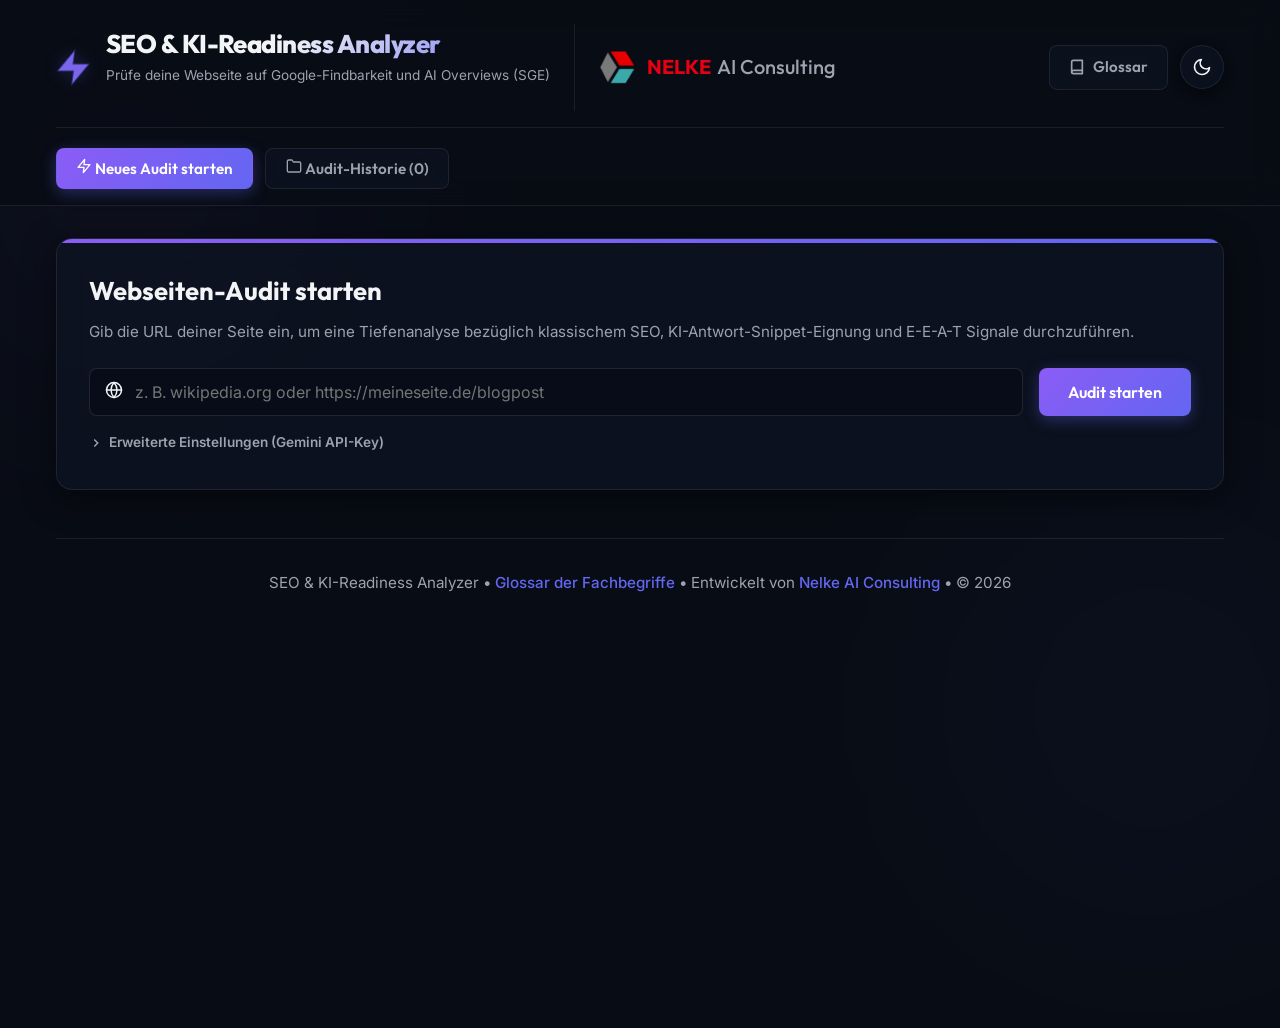
==== static/index.html @ fa499abd "Initialize project and add deploy workflow" ====
<!DOCTYPE html>
<html lang="de">
<head>
    <meta charset="UTF-8">
    <meta name="viewport" content="width=device-width, initial-scale=1.0">
    <title>SEO & KI-Readiness Analyzer | Dashboard</title>
    <!-- Google Fonts -->
    <link rel="preconnect" href="https://fonts.googleapis.com">
    <link rel="preconnect" href="https://fonts.gstatic.com" crossorigin>
    <link href="https://fonts.googleapis.com/css2?family=Inter:wght@300;400;500;600;700&family=Outfit:wght@400;500;600;700;800&display=swap" rel="stylesheet">
    <link rel="icon" type="image/x-icon" href="/static/favicon.ico">
    <link rel="stylesheet" href="/static/style.css">
</head>
<body>
    <div class="glow-bg bg-violet"></div>
    <div class="glow-bg bg-indigo"></div>

    <!-- STICKY HEADER & NAV WRAPPER -->
    <div class="sticky-nav-wrapper">
        <div class="container">
            <!-- HEADER -->
            <header>
                <div style="display: flex; align-items: center; gap: 1.5rem; flex-wrap: wrap;">
                    <div class="logo-container">
                        <img src="/static/seo-optimizer-logo.png" alt="SEO & KI-Readiness Analyzer Logo" class="header-logo" style="height: 38px; width: auto; border-radius: 6px; display: block; filter: drop-shadow(0 0 8px rgba(99, 102, 241, 0.25));">
                        <div class="logo-text">
                            <h1>SEO & KI-Readiness Analyzer</h1>
                            <p>Prüfe deine Webseite auf Google-Findbarkeit und AI Overviews (SGE)</p>
                        </div>
                    </div>
                    <a href="https://nelke.com" target="_blank" class="nelke-logo-link" style="display: flex; align-items: center; gap: 0.75rem; text-decoration: none; transition: transform 0.3s ease;">
                        <img src="/static/quadar.png" alt="Nelke Logo" style="height: 36px; width: auto; display: block; transition: transform 0.4s cubic-bezier(0.16, 1, 0.3, 1);">
                        <span style="font-family: 'Space Grotesk', 'Outfit', sans-serif; font-size: 1.25rem; font-weight: 500; color: var(--text-primary); display: flex; gap: 0.35rem; align-items: center;">
                            <span style="font-weight: 700; color: #E50013;">NELKE</span>
                            <span style="color: var(--text-secondary);">AI Consulting</span>
                        </span>
                    </a>
                </div>
                <div style="display: flex; align-items: center; gap: 0.75rem;">
                    <!-- Glossar Link -->
                    <a href="/glossar" class="nav-btn" id="navGlossaryBtn" style="text-decoration: none; display: inline-flex; align-items: center; gap: 0.5rem;">
                        <svg class="btn-icon-svg" viewBox="0 0 24 24" width="16" height="16" fill="none" stroke="currentColor" stroke-width="2.5" stroke-linecap="round" stroke-linejoin="round">
                            <path d="M4 19.5A2.5 2.5 0 0 1 6.5 17H20"></path>
                            <path d="M6.5 2H20v20H6.5A2.5 2.5 0 0 1 4 19.5v-15A2.5 2.5 0 0 1 6.5 2z"></path>
                        </svg>
                        <span>Glossar</span>
                    </a>
                    <!-- Theme Toggle Switch -->
                    <button class="theme-toggle" id="themeToggleBtn" aria-label="Farbschema umschalten">
                        <svg class="moon-icon" viewBox="0 0 24 24">
                            <path d="M21 12.79A9 9 0 1 1 11.21 3 7 7 0 0 0 21 12.79z"></path>
                        </svg>
                        <svg class="sun-icon" viewBox="0 0 24 24">
                            <circle cx="12" cy="12" r="5"></circle>
                            <line x1="12" y1="1" x2="12" y2="3"></line>
                            <line x1="12" y1="21" x2="12" y2="23"></line>
                            <line x1="4.22" y1="4.22" x2="5.64" y2="5.64"></line>
                            <line x1="18.36" y1="18.36" x2="19.78" y2="19.78"></line>
                            <line x1="1" y1="12" x2="3" y2="12"></line>
                            <line x1="21" y1="12" x2="23" y2="12"></line>
                            <line x1="4.22" y1="19.78" x2="5.64" y2="18.36"></line>
                            <line x1="18.36" y1="5.64" x2="19.78" y2="4.22"></line>
                        </svg>
                    </button>
                </div>
            </header>

            <!-- GLOBAL NAVIGATION -->
            <nav class="global-nav">
                <button class="nav-btn active" id="navAuditBtn">
                    <svg class="btn-icon-svg" viewBox="0 0 24 24" width="16" height="16" fill="none" stroke="currentColor" stroke-width="2" stroke-linecap="round" stroke-linejoin="round">
                        <polygon points="13 2 3 14 12 14 11 22 21 10 12 10 13 2"></polygon>
                    </svg>
                    <span>Neues Audit starten</span>
                </button>
                <button class="nav-btn" id="navHistoryBtn">
                    <svg class="btn-icon-svg" viewBox="0 0 24 24" width="16" height="16" fill="none" stroke="currentColor" stroke-width="2" stroke-linecap="round" stroke-linejoin="round">
                        <path d="M22 19a2 2 0 0 1-2 2H4a2 2 0 0 1-2-2V5a2 2 0 0 1 2-2h5l2 3h9a2 2 0 0 1 2 2z"></path>
                    </svg>
                    <span>Audit-Historie (<span id="historyCount">0</span>)</span>
                </button>
            </nav>
        </div>
    </div>

    <div class="container">

        <!-- MAIN AUDIT INPUT AREA -->
        <div id="auditInputArea">
            <!-- ANALYZE INPUT SECTION -->
            <section class="card search-card">
                <h2>Webseiten-Audit starten</h2>
                <p>Gib die URL deiner Seite ein, um eine Tiefenanalyse bezüglich klassischem SEO, KI-Antwort-Snippet-Eignung und E-E-A-T Signale durchzuführen.</p>
                <form id="analyzeForm" class="search-form">
                    <div class="input-wrapper">
                        <span class="input-icon">
                            <svg viewBox="0 0 24 24" width="18" height="18" fill="none" stroke="currentColor" stroke-width="2" stroke-linecap="round" stroke-linejoin="round">
                                <circle cx="12" cy="12" r="10"></circle>
                                <line x1="2" y1="12" x2="22" y2="12"></line>
                                <path d="M12 2a15.3 15.3 0 0 1 4 10 15.3 15.3 0 0 1-4 10 15.3 15.3 0 0 1-4-10 15.3 15.3 0 0 1 4-10z"></path>
                            </svg>
                        </span>
                        <input type="text" id="urlInput" placeholder="z. B. wikipedia.org oder https://meineseite.de/blogpost" required autocomplete="off">
                    </div>
                    <button type="submit" class="btn btn-primary">
                        <span class="btn-text">Audit starten</span>
                        <span class="loading-spinner-btn" id="btnSpinner"></span>
                    </button>
                </form>

                <!-- Advanced settings for Gemini Key -->
                <div class="advanced-settings-wrapper" style="margin-top: 1rem;">
                    <div class="advanced-toggle" id="advancedToggle" style="display: inline-flex; align-items: center; gap: 0.35rem; cursor: pointer; font-size: 0.85rem; font-weight: 600; color: var(--text-secondary); user-select: none;">
                        <svg viewBox="0 0 24 24" width="14" height="14" fill="none" stroke="currentColor" stroke-width="2.5" class="arrow-icon" style="transition: transform 0.2s;">
                            <polyline points="9 18 15 12 9 6"></polyline>
                        </svg>
                        <span>Erweiterte Einstellungen (Gemini API-Key)</span>
                    </div>
                    <div class="advanced-panel" id="advancedPanel" style="display: none; padding-top: 0.75rem;">
                        <div class="form-control-group">
                            <label for="geminiApiKeyInput" style="font-size: 0.8rem; color: var(--text-secondary); margin-bottom: 0.35rem; display: block; font-weight: 500;">Gemini API-Key (Optional, für präzise KI-Textanalyse):</label>
                            <input type="password" id="geminiApiKeyInput" placeholder="AIzaSy..." style="width: 100%; padding: 0.6rem 1rem; background-color: var(--input-bg); border: 1px solid var(--input-border); border-radius: 8px; color: var(--text-primary); outline: none; transition: border-color 0.2s;">
                            <span style="font-size: 0.7rem; color: var(--text-muted); margin-top: 0.3rem; display: block;">Hinweis: Hier können Sie Ihren eigenen Gemini API-Key eingeben, damit die Text-Qualitätsanalyse über die offizielle Gemini-Schnittstelle läuft und ausführlichere Ergebnisse liefert. Ohne Key wird eine einfache, lokale Heuristik-Analyse durchgeführt. Der Key wird lokal in Ihrem Browser (`localStorage`) gespeichert und zur Analyse an die Gemini-Schnittstelle gesendet.</span>
                        </div>
                    </div>
                </div>
                <div class="error-banner" id="errorBanner" style="display: none;">
                    <span class="error-icon" style="display: inline-flex; align-items: center;">
                        <svg viewBox="0 0 24 24" width="18" height="18" fill="none" stroke="currentColor" stroke-width="2" stroke-linecap="round" stroke-linejoin="round" style="color: var(--accent-rose);">
                            <path d="M10.29 3.86L1.82 18a2 2 0 0 0 1.71 3h16.94a2 2 0 0 0 1.71-3L13.71 3.86a2 2 0 0 0-3.42 0z"></path>
                            <line x1="12" y1="9" x2="12" y2="13"></line>
                            <line x1="12" y1="17" x2="12.01" y2="17"></line>
                        </svg>
                    </span>
                    <span class="error-msg" id="errorMsg">Fehlermeldung hier</span>
                </div>
            </section>

            <!-- LOADING STATE -->
            <section class="card loading-card" id="loadingSection" style="display: none;">
                <div class="loader-content">
                    <div class="circular-spinner"></div>
                    <h3>Analysiere Webseite...</h3>
                    <p id="loaderStatusText">Rufe HTML ab und durchsuche Inhalte...</p>
                    <div class="progress-steps">
                        <div class="step active" id="step1"><span>✓</span> HTML abrufen</div>
                        <div class="step" id="step2"><span>✓</span> SEO & AEO auswerten</div>
                        <div class="step" id="step3"><span>✓</span> Schemas prüfen</div>
                        <div class="step" id="step4"><span>✓</span> E-E-A-T bewerten</div>
                        <div class="step" id="step5"><span>✓</span> Text-Qualität analysieren</div>
                    </div>
                </div>
            </section>
        </div>

        <!-- RESULTS DASHBOARD -->
        <main id="dashboardSection" style="display: none;">
            <!-- METRICS PANEL -->
            <section class="metrics-panel">
                <!-- Overall Score Gauge -->
                <div class="card main-gauge-card">
                    <h3>Gesamtscore</h3>
                    <div class="gauge-container">
                        <svg viewBox="0 0 120 120" class="gauge-svg">
                            <circle class="gauge-track" cx="60" cy="60" r="50"></circle>
                            <circle class="gauge-fill" id="overallScoreFill" cx="60" cy="60" r="50" stroke-dasharray="314.16" stroke-dashoffset="314.16"></circle>
                        </svg>
                        <div class="gauge-text">
                            <span class="score-value" id="overallScoreVal">0</span>
                            <span class="score-label">Ready</span>
                        </div>
                    </div>
                    <p class="gauge-feedback" id="overallFeedback">Deine Seite ist mäßig auf KI-Suchen vorbereitet.</p>
                    <a href="/glossar#scoring" class="score-info-link" style="font-size: 0.82rem; color: var(--accent-indigo); text-decoration: none; display: inline-flex; align-items: center; gap: 0.35rem; margin-top: 0.75rem; font-weight: 500; transition: color 0.2s; border: 1px dashed rgba(99, 102, 241, 0.3); padding: 0.35rem 0.75rem; border-radius: 6px; background: rgba(99, 102, 241, 0.03);">
                        <svg viewBox="0 0 24 24" width="14" height="14" fill="none" stroke="currentColor" stroke-width="2.5" stroke-linecap="round" stroke-linejoin="round" style="flex-shrink: 0;">
                            <circle cx="12" cy="12" r="10"></circle>
                            <line x1="12" y1="16" x2="12" y2="12"></line>
                            <line x1="12" y1="8" x2="12.01" y2="8"></line>
                        </svg>
                        <span>Wie berechnet sich der Score?</span>
                    </a>
                </div>

                <!-- Dimension Progress Bars -->
                <div class="card sub-scores-card">
                    <div style="display: flex; justify-content: space-between; align-items: center; margin-bottom: 1.25rem; flex-wrap: wrap; gap: 0.5rem;">
                        <h3 style="margin-bottom: 0;">Audit-Dimensionen</h3>
                        <a href="/glossar#scoring" class="score-info-link" style="font-size: 0.82rem; color: var(--accent-indigo); text-decoration: none; display: inline-flex; align-items: center; gap: 0.35rem; font-weight: 500; transition: color 0.2s; border: 1px dashed rgba(99, 102, 241, 0.3); padding: 0.35rem 0.75rem; border-radius: 6px; background: rgba(99, 102, 241, 0.03);">
                            <svg viewBox="0 0 24 24" width="14" height="14" fill="none" stroke="currentColor" stroke-width="2.5" stroke-linecap="round" stroke-linejoin="round" style="flex-shrink: 0;">
                                <circle cx="12" cy="12" r="10"></circle>
                                <line x1="12" y1="16" x2="12" y2="12"></line>
                                <line x1="12" y1="8" x2="12.01" y2="8"></line>
                            </svg>
                            <span>Gewichtung &amp; Berechnung</span>
                        </a>
                    </div>
                    
                    <div class="score-bar-group">
                        <div class="score-bar-header">
                            <span><a href="/glossar#seo" style="color: inherit; text-decoration: underline; text-decoration-style: dotted;">Klassisches SEO</a> (20%)</span>
                            <span class="score-bar-val" id="seoScoreVal">0/100</span>
                        </div>
                        <div class="progress-track">
                            <div class="progress-bar" id="seoScoreBar" style="width: 0%;"></div>
                        </div>
                    </div>

                    <div class="score-bar-group">
                        <div class="score-bar-header">
                            <span><a href="/glossar#aeo" style="color: inherit; text-decoration: underline; text-decoration-style: dotted;">AEO / KI-Antwortfähigkeit</a> (25%)</span>
                            <span class="score-bar-val" id="aeoScoreVal">0/100</span>
                        </div>
                        <div class="progress-track">
                            <div class="progress-bar" id="aeoScoreBar" style="width: 0%;"></div>
                        </div>
                    </div>

                    <div class="score-bar-group">
                        <div class="score-bar-header">
                            <span><a href="/glossar#schema" style="color: inherit; text-decoration: underline; text-decoration-style: dotted;">Strukturierte Daten / Schema</a> (15%)</span>
                            <span class="score-bar-val" id="schemaScoreVal">0/100</span>
                        </div>
                        <div class="progress-track">
                            <div class="progress-bar" id="schemaScoreBar" style="width: 0%;"></div>
                        </div>
                    </div>

                    <div class="score-bar-group">
                        <div class="score-bar-header">
                            <span><a href="/glossar#eeat" style="color: inherit; text-decoration: underline; text-decoration-style: dotted;">E-E-A-T & Vertrauenssignale</a> (20%)</span>
                            <span class="score-bar-val" id="eeatScoreVal">0/100</span>
                        </div>
                        <div class="progress-track">
                            <div class="progress-bar" id="eeatScoreBar" style="width: 0%;"></div>
                        </div>
                    </div>

                    <div class="score-bar-group">
                        <div class="score-bar-header">
                            <span><a href="/glossar#text-eval" style="color: inherit; text-decoration: underline; text-decoration-style: dotted;">Text-Qualität & Tonalität</a> (20%)</span>
                            <span class="score-bar-val" id="textScoreVal">0/100</span>
                        </div>
                        <div class="progress-track">
                            <div class="progress-bar" id="textScoreBar" style="width: 0%;"></div>
                        </div>
                    </div>
                </div>
            </section>

            <!-- ISSUES OVERVIEW -->
            <section class="card issues-overview">
                <h3>Handlungsbedarf</h3>
                <div class="issues-grid">
                    <div class="issue-column col-critical">
                        <h4 class="col-title"><span class="badge badge-danger">Dringend</span> Kritische Fehler</h4>
                        <ul id="criticalList" class="issue-list">
                            <li>Keine kritischen Fehler gefunden.</li>
                        </ul>
                    </div>
                    <div class="issue-column col-optimization">
                        <h4 class="col-title"><span class="badge badge-warning">Empfohlen</span> Optimierungspotenzial</h4>
                        <ul id="optimizationList" class="issue-list">
                            <li>Keine Optimierungen vorgeschlagen.</li>
                        </ul>
                    </div>
                    <div class="issue-column col-success">
                        <h4 class="col-title"><span class="badge badge-success">Erfolgreich</span> Best Practices</h4>
                        <ul id="successList" class="issue-list">
                            <li>Keine erfolgreichen Audits gelistet.</li>
                        </ul>
                    </div>
                </div>
            </section>

            <!-- TABS CONTAINER -->
            <section class="card tabs-card">
                <div class="tabs-header">
                    <button class="tab-btn active" data-tab="overviewTab">Übersicht</button>
                    <button class="tab-btn" data-tab="structureTab">Struktur & Outline</button>
                    <button class="tab-btn" data-tab="aeoTab">KI-Text-Audit (AEO)</button>
                    <button class="tab-btn" data-tab="schemaTab">Schema-Explorer</button>
                    <button class="tab-btn" data-tab="eeatTab">E-E-A-T Audit</button>
                    <button class="tab-btn" data-tab="textEvalTab">Text-Bewertung</button>
                    <button class="tab-btn" data-tab="generatorTab">Schema-Generator</button>
                </div>

                <div class="tabs-body">
                    <!-- T1: OVERVIEW -->
                    <div class="tab-content active" id="overviewTab">
                        <h3>Zusammenfassung der Kennzahlen</h3>
                        <div class="stats-grid">
                            <div class="stat-box">
                                <span class="stat-num" id="statH1Count">0</span>
                                <span class="stat-name">H1 Überschriften</span>
                            </div>
                            <div class="stat-box">
                                <span class="stat-num" id="statQuestions">0</span>
                                <span class="stat-name">Frage-Überschriften</span>
                            </div>
                            <div class="stat-box">
                                <span class="stat-num" id="statImages">0</span>
                                <span class="stat-name">Bilder insgesamt</span>
                            </div>
                            <div class="stat-box">
                                <span class="stat-num" id="statSchemaCount">0</span>
                                <span class="stat-name">Schema-Objekte</span>
                            </div>
                            <div class="stat-box">
                                <span class="stat-num" id="statAvgSentence">0</span>
                                <span class="stat-name">Ø Wörter/Satz</span>
                            </div>
                            <div class="stat-box">
                                <span class="stat-num" id="statExternalLinks">0</span>
                                <span class="stat-name">Externe Quellen-Links</span>
                            </div>
                        </div>
                        <div class="overview-meta">
                            <div class="meta-row">
                                <div class="meta-text-side">
                                    <h4>Geprüfte Seite:</h4>
                                    <code id="metaAuditedUrl">https://example.com</code>
                                </div>
                                <div class="meta-action-side">
                                    <button class="btn btn-primary btn-sm" id="reAuditDashboardBtn">
                                        <svg viewBox="0 0 24 24" width="14" height="14" fill="none" stroke="currentColor" stroke-width="2.5" stroke-linecap="round" stroke-linejoin="round" style="margin-right: 0.25rem;">
                                            <path d="M21.5 2v6h-6M21.34 15.57a10 10 0 1 1-.57-8.38l5.67-5.67"></path>
                                        </svg>
                                        <span>Seite neu analysieren</span>
                                    </button>
                                </div>
                            </div>
                        </div>
                    </div>

                    <!-- T2: AEO TEXT AUDIT -->
                    <div class="tab-content" id="aeoTab">
                        <h3>KI-Text-Audit: Direct Answer Snippets</h3>
                        <p class="tab-desc">Google <a href="/glossar#sge" style="color: var(--accent-indigo); text-decoration: none;">AI Overviews</a> bevorzugen präzise Direktantworten im Anschluss an Fragen. Hier sind die auf deiner Seite gefundenen <a href="/glossar#qa-pairs" style="color: var(--accent-indigo); text-decoration: none;">Q&A-Blöcke</a>:</p>
                        <div class="qa-pairs-list" id="qaPairsList">
                            <!-- JS injected Q&A items -->
                        </div>
                    </div>

                    <!-- T2b: TEXT QUALITY EVALUATION -->
                    <div class="tab-content" id="textEvalTab">
                        <h3>Text-Qualitätsanalyse & Tonalität</h3>
                        <p class="tab-desc">Bewertet die Webseitentexte nach vier zentralen Qualitätskriterien (Klarheit, Originalität, emotionale Wirkung und Konkretheit). Eine gute Textqualität verbessert sowohl die Nutzererfahrung als auch das KI-Ranking.</p>
                        
                        <div class="ai-status-banner" id="textEvalAiBanner" style="margin-bottom: 1.5rem; padding: 0.75rem 1rem; border-radius: 8px; font-size: 0.9rem; font-weight: 500; display: flex; align-items: center; gap: 0.5rem;">
                            <!-- Injected by JS -->
                        </div>

                        <div class="text-criteria-grid" style="display: grid; grid-template-columns: repeat(auto-fit, minmax(260px, 1fr)); gap: 1.5rem;">
                            <!-- Criterion 1: Klarheit -->
                            <div class="criterion-card" style="background: rgba(255,255,255,0.02); border: 1px solid var(--card-border); padding: 1.5rem; border-radius: 12px; display: flex; flex-direction: column; justify-content: space-between;">
                                <div>
                                    <div class="crit-header" style="display: flex; justify-content: space-between; align-items: center; margin-bottom: 0.75rem;">
                                        <h4 class="crit-title" style="font-size: 1.1rem; font-weight: 700; margin: 0;">Klarheit</h4>
                                        <div class="crit-stars" id="starsKlarheit" style="display: flex; gap: 0.15rem; color: var(--accent-amber); font-size: 1.1rem;"></div>
                                    </div>
                                    <p class="crit-desc" id="descKlarheit" style="font-size: 0.88rem; color: var(--text-secondary); margin-bottom: 1rem; min-height: 50px;">Lade Bewertung...</p>
                                </div>
                                <div>
                                    <h5 style="font-size: 0.85rem; font-weight: 600; color: var(--text-primary); margin-bottom: 0.5rem;">Empfehlungen:</h5>
                                    <ul class="crit-recs" id="recsKlarheit" style="list-style: none; padding: 0; margin: 0;">
                                        <!-- Injected by JS -->
                                    </ul>
                                </div>
                            </div>

                            <!-- Criterion 2: Originalität -->
                            <div class="criterion-card" style="background: rgba(255,255,255,0.02); border: 1px solid var(--card-border); padding: 1.5rem; border-radius: 12px; display: flex; flex-direction: column; justify-content: space-between;">
                                <div>
                                    <div class="crit-header" style="display: flex; justify-content: space-between; align-items: center; margin-bottom: 0.75rem;">
                                        <h4 class="crit-title" style="font-size: 1.1rem; font-weight: 700; margin: 0;">Originalität</h4>
                                        <div class="crit-stars" id="starsOriginalitaet" style="display: flex; gap: 0.15rem; color: var(--accent-amber); font-size: 1.1rem;"></div>
                                    </div>
                                    <p class="crit-desc" id="descOriginalitaet" style="font-size: 0.88rem; color: var(--text-secondary); margin-bottom: 1rem; min-height: 50px;">Lade Bewertung...</p>
                                </div>
                                <div>
                                    <h5 style="font-size: 0.85rem; font-weight: 600; color: var(--text-primary); margin-bottom: 0.5rem;">Empfehlungen:</h5>
                                    <ul class="crit-recs" id="recsOriginalitaet" style="list-style: none; padding: 0; margin: 0;">
                                        <!-- Injected by JS -->
                                    </ul>
                                </div>
                            </div>

                            <!-- Criterion 3: Emotionale Wirkung -->
                            <div class="criterion-card" style="background: rgba(255,255,255,0.02); border: 1px solid var(--card-border); padding: 1.5rem; border-radius: 12px; display: flex; flex-direction: column; justify-content: space-between;">
                                <div>
                                    <div class="crit-header" style="display: flex; justify-content: space-between; align-items: center; margin-bottom: 0.75rem;">
                                        <h4 class="crit-title" style="font-size: 1.1rem; font-weight: 700; margin: 0;">Emotionale Wirkung</h4>
                                        <div class="crit-stars" id="starsEmotion" style="display: flex; gap: 0.15rem; color: var(--accent-amber); font-size: 1.1rem;"></div>
                                    </div>
                                    <p class="crit-desc" id="descEmotion" style="font-size: 0.88rem; color: var(--text-secondary); margin-bottom: 1rem; min-height: 50px;">Lade Bewertung...</p>
                                </div>
                                <div>
                                    <h5 style="font-size: 0.85rem; font-weight: 600; color: var(--text-primary); margin-bottom: 0.5rem;">Empfehlungen:</h5>
                                    <ul class="crit-recs" id="recsEmotion" style="list-style: none; padding: 0; margin: 0;">
                                        <!-- Injected by JS -->
                                    </ul>
                                </div>
                            </div>

                            <!-- Criterion 4: Konkretheit -->
                            <div class="criterion-card" style="background: rgba(255,255,255,0.02); border: 1px solid var(--card-border); padding: 1.5rem; border-radius: 12px; display: flex; flex-direction: column; justify-content: space-between;">
                                <div>
                                    <div class="crit-header" style="display: flex; justify-content: space-between; align-items: center; margin-bottom: 0.75rem;">
                                        <h4 class="crit-title" style="font-size: 1.1rem; font-weight: 700; margin: 0;">Konkretheit</h4>
                                        <div class="crit-stars" id="starsKonkretheit" style="display: flex; gap: 0.15rem; color: var(--accent-amber); font-size: 1.1rem;"></div>
                                    </div>
                                    <p class="crit-desc" id="descKonkretheit" style="font-size: 0.88rem; color: var(--text-secondary); margin-bottom: 1rem; min-height: 50px;">Lade Bewertung...</p>
                                </div>
                                <div>
                                    <h5 style="font-size: 0.85rem; font-weight: 600; color: var(--text-primary); margin-bottom: 0.5rem;">Empfehlungen:</h5>
                                    <ul class="crit-recs" id="recsKonkretheit" style="list-style: none; padding: 0; margin: 0;">
                                        <!-- Injected by JS -->
                                    </ul>
                                </div>
                            </div>
                        </div>
                    </div>

                    <!-- T3: SCHEMA EXPLORER -->
                    <div class="tab-content" id="schemaTab">
                        <h3>Schema-Daten Explorer</h3>
                        <p class="tab-desc">Hier sind die strukturierten <a href="/glossar#json-ld" style="color: var(--accent-indigo); text-decoration: none;">JSON-LD</a> <a href="/glossar#schema" style="color: var(--accent-indigo); text-decoration: none;">Schemas</a>, die auf deiner Seite im HTML-Code gefunden wurden. Diese helfen Suchmaschinen, logische Entitäten eindeutig zuzuordnen.</p>
                        <div id="schemaListContainer">
                            <!-- JS injected schema objects -->
                        </div>
                    </div>

                    <!-- T4: STRUCTURE & OUTLINE -->
                    <div class="tab-content" id="structureTab">
                        <h3>Überschriften-Struktur (Hierarchie-Check)</h3>
                        <p class="tab-desc">Die korrekte <a href="/glossar#outline" style="color: var(--accent-indigo); text-decoration: none;">Überschriftenhierarchie</a> ist entscheidend für das Verständnis semantischer Ebenen durch Suchmaschinen und KI-Crawler.</p>
                        <div class="outline-tree" id="outlineTreeContainer">
                            <!-- JS injected outline -->
                        </div>
                    </div>

                    <!-- T5: E-E-A-T AUDIT -->
                    <div class="tab-content" id="eeatTab">
                        <h3>E-E-A-T Audit (Expertise, Autorität, Vertrauen)</h3>
                        <p class="tab-desc">Dieser Bereich prüft das Vorhandensein von <a href="/glossar#trust-links" style="color: var(--accent-indigo); text-decoration: none;">Vertrauenssignalen</a> wie Impressum und Autorenprofile sowie vertrauenswürdige <a href="/glossar#citations" style="color: var(--accent-indigo); text-decoration: none;">Quellennachweise</a> gemäß den <a href="/glossar#eeat" style="color: var(--accent-indigo); text-decoration: none;">Google E-E-A-T-Richtlinien</a>.</p>
                        <div class="eeat-details">
                            <div class="eeat-group">
                                <h4>Erkannte Vertrauens-Links:</h4>
                                <div class="trust-tags" id="eeatTrustTags">
                                    <!-- JS tags -->
                                </div>
                            </div>
                            <div class="eeat-group" style="margin-top: 1.5rem;">
                                <h4>Erkannte Quellennachweise (Autoritative Links):</h4>
                                <ul class="citation-links-list" id="eeatCitationsList">
                                    <!-- JS citations -->
                                </ul>
                            </div>
                        </div>
                    </div>

                    <!-- T6: SCHEMA GENERATOR -->
                    <div class="tab-content" id="generatorTab">
                        <h3>FAQ-Schema Generator (JSON-LD)</h3>
                        <p class="tab-desc">Erstelle hier direkt gültiges FAQ-Schema-Markup für deine Seite. Füge Fragen und Antworten hinzu, um es zu generieren und zu kopieren.</p>
                        <div class="generator-workspace">
                            <div class="generator-form-side">
                                <div id="faqQuestionsContainer">
                                    <div class="faq-input-group">
                                        <div class="form-control-group">
                                            <label>Frage 1</label>
                                            <input type="text" class="faq-question-input" placeholder="z. B. Was kostet Dienstleistung X?">
                                        </div>
                                        <div class="form-control-group">
                                            <label>Antwort 1</label>
                                            <textarea class="faq-answer-input" rows="3" placeholder="z. B. Dienstleistung X kostet im Durchschnitt..."></textarea>
                                        </div>
                                    </div>
                                </div>
                                <button type="button" class="btn btn-secondary btn-sm" id="addQuestionBtn">+ Frage hinzufügen</button>
                                <button type="button" class="btn btn-emerald" id="generateSchemaBtn">Schema Generieren</button>
                            </div>
                            <div class="generator-output-side">
                                <div class="output-header">
                                    <span>JSON-LD Output</span>
                                    <button class="btn btn-sm btn-outline" id="copySchemaBtn">Kopieren</button>
                                </div>
                                <pre><code id="schemaOutputText">// Generierter JSON-LD Code wird hier angezeigt...</code></pre>
                            </div>
                        </div>
                    </div>
                </div>
            </section>
        </main>

        <!-- AUDIT HISTORY SECTION -->
        <section class="card history-section" id="historySection" style="display: none;">
            <h2 style="display:flex; align-items:center; gap:0.5rem; margin-bottom: 0.5rem;">
                <svg viewBox="0 0 24 24" width="24" height="24" fill="none" stroke="currentColor" stroke-width="2" stroke-linecap="round" stroke-linejoin="round">
                    <path d="M22 19a2 2 0 0 1-2 2H4a2 2 0 0 1-2-2V5a2 2 0 0 1 2-2h5l2 3h9a2 2 0 0 1 2 2z"></path>
                </svg>
                <span>Audit-Historie</span>
            </h2>
            <p>Hier siehst du alle bisher analysierten Domains. Klicke auf eine Domain, um deren Prüfungs-Verlauf auszuklappen. Du kannst zwei Versionen markieren, um deren Änderungen direkt zu vergleichen.</p>
            
            <div class="compare-actions-bar" id="compareActionsBar" style="display: none;">
                <span class="compare-info" id="compareInfoText">Wähle 2 Berichte aus, um den Fortschritt zu vergleichen.</span>
                <button class="btn btn-primary btn-sm" id="triggerCompareBtn">Ausgewählte vergleichen</button>
            </div>
            
            <!-- History Filters Bar -->
            <div class="history-filters-bar">
                <div class="filter-group-item search-group">
                    <label for="historySearchInput">Domain suchen</label>
                    <input type="text" id="historySearchInput" placeholder="z. B. nelke.com">
                </div>
                
                <div class="filter-group-item score-filter-group">
                    <label>Score-Filter</label>
                    <div class="score-inputs">
                        <select id="historyScoreOp">
                            <option value="all">Alle Scores</option>
                            <option value="gte">&ge; (Größer gleich)</option>
                            <option value="gt">&gt; (Größer als)</option>
                            <option value="lte">&le; (Kleiner gleich)</option>
                            <option value="lt">&lt; (Kleiner als)</option>
                        </select>
                        <input type="number" id="historyScoreVal" min="0" max="100" placeholder="Wert">
                    </div>
                </div>

                <div class="filter-group-item sort-group">
                    <label for="historySortSelect">Sortierung</label>
                    <select id="historySortSelect">
                        <option value="newest">Zuletzt geprüft</option>
                        <option value="score_desc" selected>Score: Absteigend</option>
                        <option value="score_asc">Score: Aufsteigend</option>
                        <option value="alphabetical">Alphabetisch (A-Z)</option>
                    </select>
                </div>
            </div>
            
            <!-- Pagination Controls (Einträge pro Seite / Seiten-Nav) -->
            <div class="pagination-container" id="historyPagination" style="display: none;">
                <div class="page-size-selector">
                    <span>Einträge pro Seite:</span>
                    <div class="page-size-options">
                        <button class="page-size-btn active" data-size="10">10</button>
                        <button class="page-size-btn" data-size="50">50</button>
                        <button class="page-size-btn" data-size="100">100</button>
                    </div>
                </div>
                <div class="pagination-nav">
                    <button class="btn btn-secondary btn-sm" id="prevPageBtn" title="Vorherige Seite">◀ Zurück</button>
                    <div id="pageNumbers"></div>
                    <button class="btn btn-secondary btn-sm" id="nextPageBtn" title="Nächste Seite">Weiter ▶</button>
                </div>
            </div>

            <div class="history-list" id="historyList">
                <!-- Injected via JavaScript -->
                <p class="empty-history-text">Keine historischen Audits gefunden. Starte dein erstes Audit!</p>
            </div>
        </section>

        <!-- COMPARISON SECTION -->
        <section class="card comparison-section" id="comparisonSection" style="display: none;">
            <div class="comparison-header">
                <button class="btn btn-secondary btn-sm" id="backToHistoryBtn">← Zurück zur Historie</button>
                <h2>Analyse-Vergleich</h2>
                <p id="comparisonMeta">Vergleich zwischen Version A und Version B</p>
            </div>
            
            <div class="comparison-scores-grid">
                <div class="comparison-score-card">
                    <h4>Ältere Version</h4>
                    <span class="comparison-date" id="compDateOld">09.06.2026, 11:00</span>
                    <div class="comp-score-value" id="compScoreOld">0</div>
                </div>
                <div class="comparison-score-card highlight">
                    <h4>Neuere Version</h4>
                    <span class="comparison-date" id="compDateNew">09.06.2026, 11:30</span>
                    <div class="comp-score-value" id="compScoreNew">0</div>
                    <div class="comp-delta-badge" id="compScoreDelta">+0</div>
                </div>
            </div>

            <!-- Detailed comparison bars -->
            <div class="comparison-details-card">
                <h3>Verlauf der Audit-Dimensionen</h3>
                <div class="comparison-bar-row">
                    <div class="bar-row-label">Klassisches SEO</div>
                    <div class="bar-row-values"><span id="compSeoOld">0</span> ➔ <span id="compSeoNew">0</span> <span class="delta-inline" id="compSeoDelta">+0</span></div>
                </div>
                <div class="comparison-bar-row">
                    <div class="bar-row-label">AEO / KI-Antwortfähigkeit</div>
                    <div class="bar-row-values"><span id="compAeoOld">0</span> ➔ <span id="compAeoNew">0</span> <span class="delta-inline" id="compAeoDelta">+0</span></div>
                </div>
                <div class="comparison-bar-row">
                    <div class="bar-row-label">Strukturierte Daten</div>
                    <div class="bar-row-values"><span id="compSchemaOld">0</span> ➔ <span id="compSchemaNew">0</span> <span class="delta-inline" id="compSchemaDelta">+0</span></div>
                </div>
                <div class="comparison-bar-row">
                    <div class="bar-row-label">E-E-A-T & Vertrauenssignale</div>
                    <div class="bar-row-values"><span id="compEeatOld">0</span> ➔ <span id="compEeatNew">0</span> <span class="delta-inline" id="compEeatDelta">+0</span></div>
                </div>
                <div class="comparison-bar-row">
                    <div class="bar-row-label">Text-Qualität & Tonalität</div>
                    <div class="bar-row-values"><span id="compTextOld">0</span> ➔ <span id="compTextNew">0</span> <span class="delta-inline" id="compTextDelta">+0</span></div>
                </div>
            </div>

            <!-- Changelog Lists -->
            <div class="comparison-changelog-grid">
                <div class="changelog-col col-improved">
                    <h4 style="display: flex; align-items: center; gap: 0.5rem; margin-bottom: 1rem;">
                        <svg viewBox="0 0 24 24" width="18" height="18" fill="none" stroke="currentColor" stroke-width="2.5" stroke-linecap="round" stroke-linejoin="round" style="color: var(--accent-emerald); flex-shrink: 0;">
                            <polyline points="23 6 13.5 15.5 8.5 10.5 1 18"></polyline>
                            <polyline points="17 6 23 6 23 12"></polyline>
                        </svg>
                        <span>Verbesserungen / Behobene Fehler</span>
                    </h4>
                    <ul id="compImprovedList">
                        <li>Keine Änderungen erfasst.</li>
                    </ul>
                </div>
                <div class="changelog-col col-worsened">
                    <h4 style="display: flex; align-items: center; gap: 0.5rem; margin-bottom: 1rem;">
                        <svg viewBox="0 0 24 24" width="18" height="18" fill="none" stroke="currentColor" stroke-width="2.5" stroke-linecap="round" stroke-linejoin="round" style="color: var(--accent-rose); flex-shrink: 0;">
                            <polyline points="23 18 13.5 8.5 8.5 13.5 1 6"></polyline>
                            <polyline points="17 18 23 18 23 12"></polyline>
                        </svg>
                        <span>Verschlechterungen / Regressionen</span>
                    </h4>
                    <ul id="compWorsenedList">
                        <li>Keine Änderungen erfasst.</li>
                    </ul>
                </div>
            </div>
        </section>

        <!-- FOOTER -->
        <footer>
            <p>SEO & KI-Readiness Analyzer • <a href="/glossar" style="color: var(--accent-indigo); text-decoration: none; font-weight: 500;">Glossar der Fachbegriffe</a> • Entwickelt von <a href="https://nelke.com" target="_blank" style="color: var(--accent-indigo); text-decoration: none; font-weight: 500;">Nelke AI Consulting</a> • &copy; 2026</p>
        </footer>
    </div>

    <!-- CUSTOM CONFIRMATION MODAL -->
    <div id="customConfirmModal" class="confirm-modal-overlay">
        <div class="confirm-modal-card">
            <div class="confirm-modal-icon">
                <svg viewBox="0 0 24 24" width="28" height="28" fill="none" stroke="currentColor" stroke-width="2" stroke-linecap="round" stroke-linejoin="round">
                    <path d="M10.29 3.86L1.82 18a2 2 0 0 0 1.71 3h16.94a2 2 0 0 0 1.71-3L13.71 3.86a2 2 0 0 0-3.42 0z"></path>
                    <line x1="12" y1="9" x2="12" y2="13"></line>
                    <line x1="12" y1="17" x2="12.01" y2="17"></line>
                </svg>
            </div>
            <h3 id="confirmModalTitle">Löschen bestätigen</h3>
            <p id="confirmModalMessage">Möchtest du dieses Element wirklich unwiderruflich löschen?</p>
            <div class="confirm-modal-actions">
                <button id="confirmModalCancelBtn" class="btn btn-secondary">Abbrechen</button>
                <button id="confirmModalConfirmBtn" class="btn btn-danger">Löschen</button>
            </div>
        </div>
    </div>

    <!-- JS Logic -->
    <script src="/static/app.js"></script>
</body>
</html>
---- static/style.css ----
:root {
    /* Theme: Dark Mode (Default) */
    --bg-color: #080c14;
    --card-bg: rgba(13, 20, 35, 0.7);
    --card-border: rgba(255, 255, 255, 0.08);
    --text-primary: #f3f4f6;
    --text-secondary: #9ca3af;
    --text-muted: #6b7280;
    
    --accent-violet: #8b5cf6;
    --accent-indigo: #6366f1;
    --accent-emerald: #10b981;
    --accent-amber: #f59e0b;
    --accent-rose: #ef4444;
    
    --glow-violet: rgba(139, 92, 246, 0.12);
    --glow-indigo: rgba(99, 102, 241, 0.12);
    
    --shadow-color: rgba(0, 0, 0, 0.5);
    --input-bg: rgba(7, 11, 22, 0.6);
    --input-border: rgba(255, 255, 255, 0.1);
    
    --code-bg: rgba(0, 0, 0, 0.3);
    --code-text: #a5b4fc;
    
    --gauge-track: rgba(255, 255, 255, 0.05);
    
    --transition-speed: 0.3s;
    --header-bg: rgba(8, 12, 20, 0.75);
}

:root.light-mode {
    /* Theme: Light Mode */
    --bg-color: #f1f5f9;
    --card-bg: rgba(255, 255, 255, 0.75);
    --card-border: rgba(0, 0, 0, 0.08);
    --text-primary: #0f172a;
    --text-secondary: #475569;
    --text-muted: #64748b;
    
    --accent-violet: #7c3aed;
    --accent-indigo: #4f46e5;
    --accent-emerald: #059669;
    --accent-amber: #d97706;
    --accent-rose: #dc2626;
    
    --glow-violet: rgba(124, 58, 237, 0.05);
    --glow-indigo: rgba(79, 70, 229, 0.05);
    
    --shadow-color: rgba(0, 0, 0, 0.05);
    --input-bg: rgba(255, 255, 255, 0.9);
    --input-border: rgba(0, 0, 0, 0.1);
    
    --code-bg: rgba(0, 0, 0, 0.04);
    --code-text: #4f46e5;
    
    --gauge-track: rgba(0, 0, 0, 0.05);
    --header-bg: rgba(241, 245, 249, 0.75);
}

/* RESET & BASE */
* {
    box-sizing: border-box;
    margin: 0;
    padding: 0;
}

body {
    font-family: 'Inter', sans-serif;
    background-color: var(--bg-color);
    color: var(--text-primary);
    line-height: 1.6;
    padding: 0;
    padding-bottom: 2rem;
    position: relative;
    overflow-x: hidden;
    min-height: 100vh;
    transition: background-color var(--transition-speed), color var(--transition-speed);
}

/* Ambient Glow Blobs */
.glow-bg {
    position: absolute;
    width: 50vw;
    height: 50vw;
    border-radius: 50%;
    z-index: -1;
    filter: blur(120px);
    opacity: 0.6;
    pointer-events: none;
    transition: background var(--transition-speed);
}
.bg-violet {
    top: -10vw;
    left: -15vw;
    background: radial-gradient(circle, var(--glow-violet) 0%, transparent 70%);
}
.bg-indigo {
    bottom: -10vw;
    right: -15vw;
    background: radial-gradient(circle, var(--glow-indigo) 0%, transparent 70%);
}

.container {
    max-width: 1200px;
    margin: 0 auto;
    padding-left: 1rem;
    padding-right: 1rem;
}

/* STICKY HEADER & NAV WRAPPER */
.sticky-nav-wrapper {
    position: sticky;
    top: 0;
    z-index: 1000;
    background: var(--header-bg);
    backdrop-filter: blur(16px);
    -webkit-backdrop-filter: blur(16px);
    border-bottom: 1px solid var(--card-border);
    padding-top: 1.5rem;
    padding-bottom: 0.5rem;
    margin-bottom: 2rem;
    transition: background-color var(--transition-speed), border-color var(--transition-speed);
}

.sticky-nav-wrapper .global-nav {
    margin-bottom: 0;
    padding-bottom: 0.5rem;
}

.sticky-nav-wrapper header:last-child {
    border-bottom: none;
    margin-bottom: 0;
    padding-bottom: 0.5rem;
}

/* GLOBAL NAV */
.global-nav {
    display: flex;
    gap: 0.75rem;
    margin-bottom: 1.5rem;
}

.nav-btn {
    background: var(--card-bg);
    border: 1px solid var(--card-border);
    color: var(--text-secondary);
    font-family: 'Outfit', sans-serif;
    font-weight: 600;
    font-size: 0.95rem;
    padding: 0.6rem 1.2rem;
    border-radius: 8px;
    cursor: pointer;
    backdrop-filter: blur(16px);
    -webkit-backdrop-filter: blur(16px);
    transition: background-color 0.2s, color 0.2s, border-color 0.2s;
}

.nav-btn:hover {
    color: var(--text-primary);
    border-color: var(--accent-violet);
}

.nav-btn.active {
    background: linear-gradient(135deg, var(--accent-violet), var(--accent-indigo));
    color: #ffffff;
    border-color: transparent;
    box-shadow: 0 4px 15px rgba(99, 102, 241, 0.35);
}

/* HEADER */
header {
    display: flex;
    justify-content: space-between;
    align-items: center;
    margin-bottom: 1.25rem;
    padding-bottom: 1rem;
    border-bottom: 1px solid var(--card-border);
}

.logo-container {
    display: flex;
    align-items: center;
    gap: 1rem;
    border-right: 1px solid var(--card-border);
    padding-right: 1.5rem;
}

.logo-icon {
    font-size: 2.2rem;
    background: linear-gradient(135deg, var(--accent-violet), var(--accent-indigo));
    -webkit-background-clip: text;
    -webkit-text-fill-color: transparent;
    filter: drop-shadow(0 0 10px rgba(139, 92, 246, 0.3));
}

.logo-text h1 {
    font-family: 'Outfit', sans-serif;
    font-size: 1.6rem;
    font-weight: 800;
    letter-spacing: -0.02em;
    background: linear-gradient(135deg, var(--text-primary) 40%, var(--accent-indigo) 100%);
    -webkit-background-clip: text;
    -webkit-text-fill-color: transparent;
}

.logo-text p {
    font-size: 0.85rem;
    color: var(--text-secondary);
}

/* THEME TOGGLE */
.theme-toggle {
    background: var(--card-bg);
    border: 1px solid var(--card-border);
    color: var(--text-primary);
    width: 44px;
    height: 44px;
    border-radius: 50%;
    display: flex;
    align-items: center;
    justify-content: center;
    cursor: pointer;
    backdrop-filter: blur(16px);
    -webkit-backdrop-filter: blur(16px);
    box-shadow: 0 4px 12px var(--shadow-color);
    transition: transform 0.2s, border-color 0.2s, background-color var(--transition-speed);
}

.theme-toggle:hover {
    transform: scale(1.05);
    border-color: var(--accent-violet);
}

.theme-toggle svg {
    width: 20px;
    height: 20px;
    fill: none;
    stroke: currentColor;
    stroke-width: 2;
    stroke-linecap: round;
    stroke-linejoin: round;
}

.theme-toggle .sun-icon { display: none; }
.theme-toggle .moon-icon { display: block; }
.light-mode .theme-toggle .sun-icon { display: block; }
.light-mode .theme-toggle .moon-icon { display: none; }

/* CARDS */
.card {
    background: var(--card-bg);
    border: 1px solid var(--card-border);
    border-radius: 16px;
    padding: 2rem;
    margin-bottom: 2rem;
    backdrop-filter: blur(16px);
    -webkit-backdrop-filter: blur(16px);
    box-shadow: 0 8px 32px var(--shadow-color);
    transition: transform 0.3s ease, border-color 0.3s ease, background-color var(--transition-speed), border-color var(--transition-speed), box-shadow var(--transition-speed);
}

.card:hover {
    border-color: rgba(139, 92, 246, 0.2);
}

h2, h3, h4 {
    font-family: 'Outfit', sans-serif;
    color: var(--text-primary);
    font-weight: 700;
}

h2 { font-size: 1.6rem; margin-bottom: 0.5rem; }
h3 { font-size: 1.25rem; margin-bottom: 1rem; }

p {
    color: var(--text-secondary);
    font-size: 0.95rem;
    margin-bottom: 1.5rem;
}

/* SEARCH CARD */
.search-card {
    position: relative;
    overflow: hidden;
}

.search-card::after {
    content: '';
    position: absolute;
    top: 0;
    left: 0;
    right: 0;
    height: 4px;
    background: linear-gradient(90deg, var(--accent-violet), var(--accent-indigo));
}

.search-form {
    display: flex;
    gap: 1rem;
    margin-bottom: 1rem;
}

.input-wrapper {
    flex: 1;
    position: relative;
    display: flex;
    align-items: center;
}

.input-icon {
    position: absolute;
    left: 1rem;
    font-size: 1.2rem;
    pointer-events: none;
}

.search-form input {
    width: 100%;
    padding: 0.8rem 1rem 0.8rem 2.8rem;
    font-family: inherit;
    font-size: 1rem;
    color: var(--text-primary);
    background-color: var(--input-bg);
    border: 1px solid var(--input-border);
    border-radius: 8px;
    outline: none;
    transition: border-color 0.2s, box-shadow 0.2s;
}

.search-form input:focus {
    border-color: var(--accent-violet);
    box-shadow: 0 0 10px rgba(139, 92, 246, 0.25);
}

/* BUTTONS */
.btn {
    font-family: 'Outfit', sans-serif;
    font-weight: 600;
    padding: 0.8rem 1.8rem;
    border-radius: 8px;
    border: none;
    cursor: pointer;
    display: flex;
    align-items: center;
    justify-content: center;
    gap: 0.5rem;
    font-size: 1rem;
    transition: transform 0.2s, box-shadow 0.2s, background-color 0.2s;
}

.btn:active {
    transform: scale(0.98);
}

.btn-primary {
    background: linear-gradient(135deg, var(--accent-violet), var(--accent-indigo));
    color: #ffffff;
    box-shadow: 0 4px 15px rgba(99, 102, 241, 0.35);
}

.btn-primary:hover {
    box-shadow: 0 6px 20px rgba(99, 102, 241, 0.5);
    transform: translateY(-1px);
}

.btn-secondary {
    background-color: rgba(255, 255, 255, 0.06);
    color: var(--text-primary);
    border: 1px solid var(--card-border);
}
.btn-secondary:hover {
    background-color: rgba(255, 255, 255, 0.1);
}
.light-mode .btn-secondary {
    background-color: rgba(0, 0, 0, 0.03);
}

.btn-emerald {
    background: var(--accent-emerald);
    color: #ffffff;
}
.btn-emerald:hover {
    opacity: 0.9;
    transform: translateY(-1px);
}

.btn-outline {
    background: transparent;
    border: 1px solid var(--accent-indigo);
    color: var(--accent-indigo);
    padding: 0.4rem 1rem;
    font-size: 0.85rem;
}
.btn-outline:hover {
    background-color: rgba(99, 102, 241, 0.1);
}

.btn-sm {
    padding: 0.45rem 1rem;
    font-size: 0.85rem;
}

/* ERROR BANNER */
.error-banner {
    display: flex;
    align-items: center;
    gap: 0.8rem;
    background-color: rgba(239, 68, 68, 0.15);
    border: 1px solid rgba(239, 68, 68, 0.25);
    padding: 0.75rem 1.25rem;
    border-radius: 8px;
    margin-top: 1rem;
}

.error-msg {
    color: #fca5a5;
    font-size: 0.9rem;
    font-weight: 500;
}
.light-mode .error-msg {
    color: #991b1b;
}

/* LOADER SPIN STATS */
.loading-spinner-btn {
    width: 20px;
    height: 20px;
    border: 2px solid rgba(255, 255, 255, 0.3);
    border-radius: 50%;
    border-top-color: white;
    animation: spin 0.8s linear infinite;
    display: none;
}

@keyframes spin {
    to { transform: rotate(360deg); }
}

.loading-card {
    text-align: center;
    padding: 3rem;
}

.circular-spinner {
    width: 60px;
    height: 60px;
    border: 4px solid var(--gauge-track);
    border-radius: 50%;
    border-top-color: var(--accent-violet);
    border-right-color: var(--accent-indigo);
    animation: spin 1s linear infinite;
    margin: 0 auto 1.5rem auto;
}

.progress-steps {
    display: flex;
    justify-content: center;
    gap: 1.5rem;
    margin-top: 2rem;
    flex-wrap: wrap;
}

.step {
    font-size: 0.85rem;
    color: var(--text-muted);
    display: flex;
    align-items: center;
    gap: 0.4rem;
}

.step span {
    width: 20px;
    height: 20px;
    border-radius: 50%;
    border: 1px solid var(--text-muted);
    display: flex;
    align-items: center;
    justify-content: center;
    font-size: 0.7rem;
}

.step.active {
    color: var(--accent-violet);
    font-weight: 600;
}
.step.active span {
    border-color: var(--accent-violet);
    background-color: rgba(139, 92, 246, 0.1);
}

.step.done {
    color: var(--accent-emerald);
}
.step.done span {
    border-color: var(--accent-emerald);
    background-color: var(--accent-emerald);
    color: white;
}

/* METRICS PANEL */
.metrics-panel {
    display: grid;
    grid-template-columns: 1fr 1.5fr;
    gap: 2rem;
    margin-bottom: 2rem;
}

@media (max-width: 768px) {
    .metrics-panel {
        grid-template-columns: 1fr;
    }
}

.main-gauge-card {
    display: flex;
    flex-direction: column;
    align-items: center;
    text-align: center;
    justify-content: space-between;
}

.gauge-container {
    position: relative;
    width: 170px;
    height: 170px;
    margin: 1rem 0;
}

.gauge-svg {
    width: 100%;
    height: 100%;
    transform: rotate(-90deg);
}

.gauge-track {
    fill: none;
    stroke: var(--gauge-track);
    stroke-width: 8;
}

.gauge-fill {
    fill: none;
    stroke: var(--accent-violet);
    stroke-width: 8;
    stroke-linecap: round;
    transition: stroke-dashoffset 1.5s cubic-bezier(0.1, 0.8, 0.2, 1), stroke var(--transition-speed);
}

.gauge-text {
    position: absolute;
    top: 50%;
    left: 50%;
    transform: translate(-50%, -50%);
    display: flex;
    flex-direction: column;
    align-items: center;
}

.score-value {
    font-family: 'Outfit', sans-serif;
    font-size: 3rem;
    font-weight: 800;
    color: var(--text-primary);
    line-height: 1;
}

.score-label {
    font-size: 0.75rem;
    color: var(--text-secondary);
    text-transform: uppercase;
    letter-spacing: 0.05em;
    font-weight: 600;
}

.gauge-feedback {
    font-size: 0.9rem;
    color: var(--text-secondary);
    margin-bottom: 0;
    font-weight: 500;
}

/* SUB SCORES */
.sub-scores-card {
    display: flex;
    flex-direction: column;
    justify-content: space-between;
}

.score-bar-group {
    margin-bottom: 1.25rem;
}

.score-bar-group:last-child {
    margin-bottom: 0;
}

.score-bar-header {
    display: flex;
    justify-content: space-between;
    font-size: 0.9rem;
    font-weight: 500;
    margin-bottom: 0.4rem;
}

.score-bar-val {
    font-weight: 700;
    color: var(--text-primary);
}

.progress-track {
    width: 100%;
    height: 10px;
    background-color: var(--gauge-track);
    border-radius: 999px;
    overflow: hidden;
}

.progress-bar {
    height: 100%;
    border-radius: 999px;
    background: linear-gradient(90deg, var(--accent-violet), var(--accent-indigo));
    transition: width 1.2s cubic-bezier(0.1, 0.8, 0.2, 1);
}

/* ISSUES GRID */
.issues-overview h3 {
    margin-bottom: 1.5rem;
}

.issues-grid {
    display: grid;
    grid-template-columns: repeat(auto-fit, minmax(300px, 1fr));
    gap: 1.5rem;
}

.issue-column {
    background-color: rgba(255, 255, 255, 0.02);
    border: 1px solid var(--card-border);
    border-radius: 12px;
    padding: 1.25rem;
}

.col-title {
    font-size: 1.05rem;
    margin-bottom: 1rem;
    display: flex;
    align-items: center;
    gap: 0.5rem;
}

.badge {
    padding: 0.25rem 0.6rem;
    border-radius: 4px;
    font-size: 0.75rem;
    font-weight: 600;
    color: white;
}

.badge-danger { background-color: var(--accent-rose); }
.badge-warning { background-color: var(--accent-amber); }
.badge-success { background-color: var(--accent-emerald); }

.issue-list {
    list-style: none;
}

.issue-list li {
    font-size: 0.85rem;
    color: var(--text-secondary);
    margin-bottom: 0.75rem;
    padding-left: 1.2rem;
    position: relative;
}

.issue-list li:last-child {
    margin-bottom: 0;
}

.col-critical .issue-list li::before {
    content: '●';
    color: var(--accent-rose);
    position: absolute;
    left: 0;
    font-size: 0.8rem;
}

.col-optimization .issue-list li::before {
    content: '●';
    color: var(--accent-amber);
    position: absolute;
    left: 0;
    font-size: 0.8rem;
}

.col-success .issue-list li::before {
    content: '✓';
    color: var(--accent-emerald);
    position: absolute;
    left: 0;
    font-weight: bold;
}

/* TABS SYSTEM */
.tabs-card {
    padding: 1.5rem;
}

.tabs-header {
    display: flex;
    flex-wrap: wrap;
    border-bottom: 1px solid var(--card-border);
    margin-bottom: 1.5rem;
    gap: 0.5rem;
    padding-bottom: 0.25rem;
}

.tab-btn {
    background: transparent;
    border: none;
    padding: 0.75rem 1.25rem;
    color: var(--text-secondary);
    font-family: 'Outfit', sans-serif;
    font-weight: 600;
    font-size: 0.95rem;
    cursor: pointer;
    border-radius: 8px;
    transition: background-color 0.2s, color 0.2s;
    white-space: nowrap;
}

.tab-btn:hover {
    background-color: rgba(255, 255, 255, 0.04);
    color: var(--text-primary);
}

.tab-btn.active {
    background-color: rgba(139, 92, 246, 0.1);
    color: var(--accent-violet);
}

.tab-content {
    display: none;
    animation: fadeIn 0.4s ease;
}

.tab-content.active {
    display: block;
}

@keyframes fadeIn {
    from { opacity: 0; transform: translateY(5px); }
    to { opacity: 1; transform: translateY(0); }
}

.tab-desc {
    font-size: 0.9rem;
    margin-bottom: 1.5rem;
}

/* TAB 1: OVERVIEW STATS */
.stats-grid {
    display: grid;
    grid-template-columns: repeat(auto-fit, minmax(150px, 1fr));
    gap: 1.25rem;
    margin-bottom: 2rem;
}

.stat-box {
    background: rgba(255, 255, 255, 0.02);
    border: 1px solid var(--card-border);
    border-radius: 8px;
    padding: 1.25rem 1rem;
    text-align: center;
}

.stat-num {
    display: block;
    font-family: 'Outfit', sans-serif;
    font-size: 2rem;
    font-weight: 800;
    color: var(--accent-violet);
    margin-bottom: 0.25rem;
}

.stat-name {
    font-size: 0.8rem;
    color: var(--text-secondary);
    font-weight: 500;
}

.overview-meta {
    background-color: var(--code-bg);
    border-radius: 8px;
    padding: 1rem 1.5rem;
    border: 1px solid var(--card-border);
}

.meta-row {
    display: flex;
    justify-content: space-between;
    align-items: center;
    flex-wrap: wrap;
    gap: 1rem;
}

.meta-text-side h4 {
    font-size: 0.9rem;
    margin-bottom: 0.25rem;
}

.meta-text-side code {
    font-family: monospace;
    color: var(--code-text);
    word-break: break-all;
}

/* TAB 2: AEO Q&A */
.qa-pairs-list {
    display: flex;
    flex-direction: column;
    gap: 1.5rem;
}

.qa-card {
    background: rgba(255, 255, 255, 0.01);
    border-radius: 12px;
    border: 1px solid var(--card-border);
    padding: 1.5rem;
    position: relative;
    border-left: 4px solid var(--card-border);
}

.qa-card.qa-optimized { border-left-color: var(--accent-emerald); }
.qa-card.qa-needs_work { border-left-color: var(--accent-amber); }
.qa-card.qa-danger { border-left-color: var(--accent-rose); }

.qa-header {
    display: flex;
    justify-content: space-between;
    align-items: flex-start;
    margin-bottom: 1rem;
    flex-wrap: wrap;
    gap: 0.5rem;
}

.qa-heading {
    font-size: 1.1rem;
    font-weight: 700;
    color: var(--text-primary);
}

.qa-badge-group {
    display: flex;
    gap: 0.5rem;
    align-items: center;
}

.qa-tag {
    font-size: 0.7rem;
    font-weight: 600;
    text-transform: uppercase;
    padding: 0.2rem 0.5rem;
    border-radius: 4px;
    background-color: rgba(255, 255, 255, 0.05);
    color: var(--text-secondary);
    border: 1px solid var(--card-border);
}

.qa-answer-box {
    background-color: rgba(0, 0, 0, 0.15);
    border-radius: 8px;
    padding: 1rem;
    font-size: 0.9rem;
    color: var(--text-primary);
    border: 1px solid var(--card-border);
    margin-bottom: 0.75rem;
}

.qa-feedback {
    font-size: 0.85rem;
    color: var(--text-secondary);
    display: flex;
    align-items: center;
    gap: 0.4rem;
}

.qa-feedback::before {
    content: '';
    display: inline-block;
    width: 6px;
    height: 6px;
    background-color: var(--accent-indigo);
    border-radius: 50%;
    margin-right: 0.5rem;
    flex-shrink: 0;
}

/* TAB 3: SCHEMA EXPLORER */
.schema-node {
    margin-left: 1.5rem;
    border-left: 1px dashed var(--card-border);
    padding-left: 1rem;
    margin-top: 0.5rem;
}

.schema-object {
    background-color: var(--code-bg);
    border: 1px solid var(--card-border);
    border-radius: 8px;
    padding: 1.25rem;
    margin-bottom: 1rem;
    overflow-x: auto;
}

.schema-object h4 {
    color: var(--accent-indigo);
    font-family: monospace;
    font-size: 1rem;
    margin-bottom: 0.75rem;
    border-bottom: 1px solid var(--card-border);
    padding-bottom: 0.4rem;
}

.schema-object pre {
    font-family: monospace;
    font-size: 0.85rem;
    color: var(--code-text);
}

/* TAB 4: OUTLINE TREE */
.outline-tree-item {
    padding: 0.5rem 1rem;
    margin-bottom: 0.5rem;
    border-radius: 6px;
    background-color: rgba(255, 255, 255, 0.01);
    border: 1px solid var(--card-border);
    display: flex;
    justify-content: space-between;
    align-items: center;
}

.outline-level-1 { margin-left: 0; font-weight: 700; border-left: 3px solid var(--accent-violet); }
.outline-level-2 { margin-left: 1.5rem; font-weight: 600; border-left: 3px solid var(--accent-indigo); }
.outline-level-3 { margin-left: 3rem; font-size: 0.92rem; border-left: 3px solid var(--accent-emerald); }
.outline-level-4 { margin-left: 4.5rem; font-size: 0.88rem; color: var(--text-secondary); }
.outline-level-5 { margin-left: 6rem; font-size: 0.85rem; color: var(--text-muted); }
.outline-level-6 { margin-left: 7.5rem; font-size: 0.85rem; color: var(--text-muted); }

.outline-tag {
    font-family: monospace;
    font-size: 0.7rem;
    background-color: rgba(255, 255, 255, 0.05);
    padding: 0.1rem 0.35rem;
    border-radius: 4px;
    margin-right: 0.5rem;
}

.outline-question-badge {
    font-size: 0.7rem;
    color: var(--accent-emerald);
    background-color: rgba(16, 185, 129, 0.1);
    border: 1px solid rgba(16, 185, 129, 0.2);
    padding: 0.15rem 0.4rem;
    border-radius: 4px;
    font-weight: 600;
}

/* TAB 5: EEAT DETAILS */
.eeat-group h4 {
    font-size: 1.05rem;
    margin-bottom: 0.75rem;
}

.trust-tags {
    display: flex;
    gap: 0.75rem;
    flex-wrap: wrap;
}

.trust-tag-item {
    display: flex;
    align-items: center;
    gap: 0.5rem;
    background-color: rgba(16, 185, 129, 0.1);
    border: 1px solid rgba(16, 185, 129, 0.25);
    color: var(--accent-emerald);
    padding: 0.4rem 0.8rem;
    border-radius: 6px;
    font-size: 0.85rem;
    font-weight: 500;
}

.trust-tag-item.missing {
    background-color: rgba(239, 68, 68, 0.08);
    border-color: rgba(239, 68, 68, 0.2);
    color: var(--accent-rose);
}

.citation-links-list {
    list-style: none;
}

.citation-links-list li {
    font-size: 0.9rem;
    margin-bottom: 0.5rem;
    padding-left: 1.5rem;
    position: relative;
}

.citation-links-list li::before {
    content: '→';
    position: absolute;
    left: 0;
    color: var(--accent-indigo);
    font-weight: bold;
}

.citation-links-list a {
    color: var(--accent-indigo);
    text-decoration: none;
    word-break: break-all;
}

.citation-links-list a:hover {
    text-decoration: underline;
}

/* TAB 6: SCHEMA GENERATOR WORKSPACE */
.generator-workspace {
    display: grid;
    grid-template-columns: 1fr 1.2fr;
    gap: 2rem;
}

@media (max-width: 768px) {
    .generator-workspace {
        grid-template-columns: 1fr;
    }
}

.generator-form-side {
    display: flex;
    flex-direction: column;
    gap: 1.25rem;
}

.faq-input-group {
    background-color: rgba(255, 255, 255, 0.01);
    border: 1px solid var(--card-border);
    border-radius: 8px;
    padding: 1.25rem;
    margin-bottom: 1rem;
    position: relative;
}

.form-control-group {
    margin-bottom: 0.75rem;
    display: flex;
    flex-direction: column;
    gap: 0.35rem;
}

.form-control-group:last-child {
    margin-bottom: 0;
}

.form-control-group label {
    font-size: 0.8rem;
    font-weight: 600;
    color: var(--text-secondary);
}

.faq-input-group input, .faq-input-group textarea {
    width: 100%;
    padding: 0.6rem 0.8rem;
    background-color: var(--input-bg);
    border: 1px solid var(--input-border);
    border-radius: 6px;
    color: var(--text-primary);
    font-family: inherit;
    font-size: 0.9rem;
    outline: none;
    transition: border-color 0.2s;
}

.faq-input-group input:focus, .faq-input-group textarea:focus {
    border-color: var(--accent-violet);
}

.generator-output-side {
    display: flex;
    flex-direction: column;
}

.output-header {
    display: flex;
    justify-content: space-between;
    align-items: center;
    background-color: rgba(255, 255, 255, 0.02);
    border: 1px solid var(--card-border);
    border-bottom: none;
    padding: 0.5rem 1rem;
    border-top-left-radius: 8px;
    border-top-right-radius: 8px;
    font-size: 0.85rem;
    font-weight: 600;
}

.generator-output-side pre {
    flex: 1;
    background-color: var(--code-bg);
    border: 1px solid var(--card-border);
    border-bottom-left-radius: 8px;
    border-bottom-right-radius: 8px;
    padding: 1.25rem;
    overflow: auto;
    max-height: 400px;
}

.generator-output-side code {
    font-family: monospace;
    font-size: 0.85rem;
    color: var(--code-text);
}

/* === AUDIT HISTORY STYLES === */
.empty-history-text {
    text-align: center;
    color: var(--text-muted);
    font-style: italic;
    padding: 2rem 0;
}

.compare-actions-bar {
    background: linear-gradient(90deg, rgba(99, 102, 241, 0.15), rgba(139, 92, 246, 0.15));
    border: 1px solid var(--accent-indigo);
    padding: 1rem 1.5rem;
    border-radius: 10px;
    display: flex;
    justify-content: space-between;
    align-items: center;
    margin-bottom: 1.5rem;
    backdrop-filter: blur(8px);
    animation: fadeIn 0.3s ease;
}

.compare-info {
    font-size: 0.9rem;
    font-weight: 600;
    color: var(--text-primary);
}

.history-domain-group {
    margin-bottom: 0.5rem;
    border-radius: 12px;
    border: 1px solid var(--card-border);
    overflow: hidden;
}

.domain-header {
    display: flex;
    justify-content: space-between;
    align-items: center;
    padding: 0.5rem 1.25rem;
    background-color: rgba(255, 255, 255, 0.02);
    cursor: pointer;
    transition: background-color 0.2s;
    user-select: none;
}

.domain-header:hover {
    background-color: rgba(255, 255, 255, 0.04);
}

.domain-title-side {
    display: flex;
    align-items: center;
    gap: 0.75rem;
}

.domain-icon { font-size: 1.2rem; }
.domain-name {
    font-family: 'Outfit', sans-serif;
    font-weight: 700;
    font-size: 1.1rem;
    color: var(--text-primary);
}

.domain-meta-side {
    display: flex;
    align-items: center;
    gap: 1rem;
}

.accordion-arrow {
    display: inline-flex;
    width: 16px;
    height: 16px;
    color: var(--text-muted);
    transition: transform 0.2s;
    align-items: center;
    justify-content: center;
}

.history-domain-group.open .accordion-arrow {
    transform: rotate(90deg);
}

.btn-delete-domain {
    background: transparent;
    border: none;
    color: var(--text-muted);
    cursor: pointer;
    padding: 6px;
    border-radius: 6px;
    display: inline-flex;
    align-items: center;
    justify-content: center;
    transition: color 0.2s, background-color 0.2s;
    vertical-align: middle;
}

.btn-delete-domain:hover {
    color: var(--accent-rose);
    background-color: rgba(239, 68, 68, 0.1);
}

.history-domain-group .domain-icon svg {
    color: var(--accent-indigo);
    vertical-align: middle;
}

.domain-runs-container {
    display: none;
    background-color: rgba(255, 255, 255, 0.01);
    border-top: 1px solid var(--card-border);
}

:root.light-mode .domain-runs-container {
    background-color: rgba(0, 0, 0, 0.015);
}

.history-domain-group.open .domain-runs-container {
    display: block;
}

.run-row {
    display: grid;
    grid-template-columns: 50px 1.5fr 80px 150px;
    align-items: center;
    padding: 0.5rem 1.25rem;
    border-bottom: 1px solid var(--card-border);
    font-size: 0.9rem;
    transition: background-color 0.2s ease;
}

.run-row:not(.header-row):hover {
    background-color: rgba(255, 255, 255, 0.02);
}

:root.light-mode .run-row:not(.header-row):hover {
    background-color: rgba(0, 0, 0, 0.015);
}

.run-row:last-child {
    border-bottom: none;
}

.run-row.header-row {
    font-weight: 700;
    color: var(--text-primary);
    background-color: rgba(255, 255, 255, 0.04);
    border-bottom: 1px solid var(--card-border);
    font-size: 0.8rem;
    text-transform: uppercase;
    letter-spacing: 0.06em;
    padding: 0.6rem 1.25rem;
}

:root.light-mode .run-row.header-row {
    background-color: rgba(0, 0, 0, 0.03);
    color: var(--text-primary);
}

.sortable-run-header {
    transition: color var(--transition-speed);
}

.sortable-run-header:hover {
    color: var(--accent-indigo);
}

.run-checkbox {
    width: 18px;
    height: 18px;
    accent-color: var(--accent-violet);
    cursor: pointer;
}

.run-date {
    color: var(--text-primary);
}

.run-score {
    font-family: 'Outfit', sans-serif;
    font-weight: 700;
}

.run-actions {
    display: flex;
    gap: 0.5rem;
    justify-content: flex-end;
}

.btn-icon {
    padding: 0.3rem 0.6rem;
    border-radius: 4px;
    font-size: 0.8rem;
}

.btn-delete {
    background-color: rgba(239, 68, 68, 0.1);
    border: 1px solid rgba(239, 68, 68, 0.2);
    color: var(--accent-rose);
}
.btn-delete:hover {
    background-color: var(--accent-rose);
    color: white;
}

/* === COMPARISON SECTION STYLES === */
.comparison-header {
    margin-bottom: 2rem;
    border-bottom: 1px solid var(--card-border);
    padding-bottom: 1.5rem;
}

.comparison-header h2 {
    margin-top: 1rem;
}

.comparison-scores-grid {
    display: grid;
    grid-template-columns: 1fr 1fr;
    gap: 2rem;
    margin-bottom: 2rem;
}

@media (max-width: 600px) {
    .comparison-scores-grid {
        grid-template-columns: 1fr;
    }
}

.comparison-score-card {
    background: rgba(255, 255, 255, 0.01);
    border: 1px solid var(--card-border);
    border-radius: 12px;
    padding: 2rem;
    text-align: center;
    position: relative;
}

.comparison-score-card.highlight {
    border-color: var(--accent-indigo);
    box-shadow: 0 0 20px rgba(99, 102, 241, 0.1);
}

.comparison-date {
    font-size: 0.85rem;
    color: var(--text-muted);
    display: block;
    margin-top: 0.25rem;
}

.comp-score-value {
    font-family: 'Outfit', sans-serif;
    font-size: 4rem;
    font-weight: 800;
    margin: 1rem 0;
    color: var(--text-primary);
}

.comp-delta-badge {
    position: absolute;
    top: 1rem;
    right: 1rem;
    font-size: 0.85rem;
    font-weight: 700;
    padding: 0.25rem 0.75rem;
    border-radius: 9999px;
}

.comp-delta-badge.positive {
    background-color: rgba(16, 185, 129, 0.15);
    color: var(--accent-emerald);
    border: 1px solid rgba(16, 185, 129, 0.3);
}

.comp-delta-badge.negative {
    background-color: rgba(239, 68, 68, 0.15);
    color: var(--accent-rose);
    border: 1px solid rgba(239, 68, 68, 0.3);
}

.comp-delta-badge.neutral {
    background-color: rgba(107, 114, 128, 0.15);
    color: var(--text-secondary);
    border: 1px solid rgba(107, 114, 128, 0.3);
}

.comparison-details-card {
    margin-bottom: 2rem;
}

.comparison-bar-row {
    display: flex;
    justify-content: space-between;
    align-items: center;
    padding: 0.8rem 1rem;
    border-bottom: 1px solid rgba(255, 255, 255, 0.03);
}

.comparison-bar-row:last-child {
    border-bottom: none;
}

.bar-row-label {
    font-weight: 600;
    font-size: 0.95rem;
}

.bar-row-values {
    font-family: 'Outfit', sans-serif;
    font-weight: 700;
    display: flex;
    align-items: center;
    gap: 0.75rem;
}

.delta-inline {
    font-size: 0.8rem;
    padding: 0.15rem 0.5rem;
    border-radius: 4px;
}

.delta-inline.positive {
    background-color: rgba(16, 185, 129, 0.1);
    color: var(--accent-emerald);
}

.delta-inline.negative {
    background-color: rgba(239, 68, 68, 0.1);
    color: var(--accent-rose);
}

.delta-inline.neutral {
    background-color: rgba(255, 255, 255, 0.05);
    color: var(--text-muted);
}

.comparison-changelog-grid {
    display: grid;
    grid-template-columns: 1fr 1fr;
    gap: 2rem;
}

@media (max-width: 768px) {
    .comparison-changelog-grid {
        grid-template-columns: 1fr;
    }
}

.changelog-col {
    background-color: rgba(255, 255, 255, 0.01);
    border: 1px solid var(--card-border);
    border-radius: 12px;
    padding: 1.5rem;
}

.changelog-col h4 {
    margin-bottom: 1rem;
    font-size: 1.1rem;
}

.changelog-col ul {
    list-style: none;
}

.changelog-col li {
    font-size: 0.85rem;
    color: var(--text-secondary);
    margin-bottom: 0.75rem;
    padding-left: 1.25rem;
    position: relative;
}

.col-improved li::before {
    content: '▲';
    color: var(--accent-emerald);
    position: absolute;
    left: 0;
    font-size: 0.75rem;
}

.col-worsened li::before {
    content: '▼';
    color: var(--accent-rose);
    position: absolute;
    left: 0;
    font-size: 0.75rem;
}

/* HISTORY FILTERS */
.history-filters-bar {
    display: grid;
    grid-template-columns: 2fr 1.5fr 1.2fr;
    gap: 1.25rem;
    margin-bottom: 1.5rem;
    padding: 1.25rem;
    background: rgba(255, 255, 255, 0.02);
    border: 1px solid var(--card-border);
    border-radius: 12px;
    backdrop-filter: blur(8px);
    -webkit-backdrop-filter: blur(8px);
}

@media (max-width: 768px) {
    .history-filters-bar {
        grid-template-columns: 1fr;
        gap: 1rem;
    }
}

.filter-group-item {
    display: flex;
    flex-direction: column;
    gap: 0.5rem;
}

.filter-group-item label {
    font-family: 'Outfit', sans-serif;
    font-size: 0.85rem;
    font-weight: 600;
    color: var(--text-secondary);
}

.filter-group-item input,
.filter-group-item select {
    padding: 0.6rem 0.8rem;
    font-family: inherit;
    font-size: 0.9rem;
    color: var(--text-primary);
    background-color: var(--input-bg);
    border: 1px solid var(--input-border);
    border-radius: 8px;
    outline: none;
    transition: border-color 0.2s, box-shadow 0.2s;
}

.filter-group-item input:focus,
.filter-group-item select:focus {
    border-color: var(--accent-violet);
    box-shadow: 0 0 8px rgba(139, 92, 246, 0.2);
}

.score-inputs {
    display: flex;
    gap: 0.5rem;
}

.score-inputs select {
    flex: 1.5;
}

.score-inputs input {
    flex: 1;
    width: 100%;
}

/* GLOSSARY SPECIFIC STYLES */
.glossary-header-actions {
    display: flex;
    align-items: center;
    gap: 0.75rem;
}

.glossary-search-bar {
    margin-bottom: 2rem;
    display: flex;
    flex-direction: column;
    gap: 1rem;
}

.glossary-search-bar input {
    width: 100%;
    padding: 0.8rem 1.2rem;
    font-size: 1rem;
    color: var(--text-primary);
    background-color: var(--input-bg);
    border: 1px solid var(--input-border);
    border-radius: 8px;
    outline: none;
    transition: border-color 0.2s, box-shadow 0.2s;
}

.glossary-search-bar input:focus {
    border-color: var(--accent-violet);
    box-shadow: 0 0 10px rgba(139, 92, 246, 0.25);
}

.glossary-filters {
    display: flex;
    gap: 0.5rem;
    flex-wrap: wrap;
}

.filter-btn {
    background: var(--card-bg);
    border: 1px solid var(--card-border);
    color: var(--text-secondary);
    font-family: 'Outfit', sans-serif;
    font-weight: 600;
    font-size: 0.85rem;
    padding: 0.4rem 1rem;
    border-radius: 6px;
    cursor: pointer;
    backdrop-filter: blur(8px);
    -webkit-backdrop-filter: blur(8px);
    transition: background-color 0.2s, color 0.2s, border-color 0.2s;
}

.filter-btn:hover {
    color: var(--text-primary);
    border-color: var(--accent-violet);
}

.filter-btn.active {
    background: linear-gradient(135deg, var(--accent-violet), var(--accent-indigo));
    color: #ffffff;
    border-color: transparent;
    box-shadow: 0 2px 10px rgba(99, 102, 241, 0.3);
}

.glossary-grid {
    display: grid;
    grid-template-columns: repeat(auto-fill, minmax(320px, 1fr));
    gap: 1.5rem;
    margin-top: 2rem;
}

.glossary-card {
    position: relative;
    padding: 1.5rem;
    display: flex;
    flex-direction: column;
    justify-content: space-between;
}

.glossary-card-header {
    display: flex;
    justify-content: space-between;
    align-items: flex-start;
    margin-bottom: 0.75rem;
    gap: 1rem;
}

.glossary-card h3 {
    margin-bottom: 0;
    font-size: 1.25rem;
    line-height: 1.3;
}

.glossary-card p {
    font-size: 0.9rem;
    line-height: 1.55;
    margin-bottom: 1.25rem;
    flex-grow: 1;
}

.glossary-context {
    font-size: 0.825rem;
    background-color: rgba(255, 255, 255, 0.02);
    border-left: 3px solid var(--accent-indigo);
    padding: 0.6rem 0.8rem;
    border-radius: 4px;
    color: var(--text-secondary);
}

.light-mode .glossary-context {
    background-color: rgba(0, 0, 0, 0.02);
}

/* Flash highlight for anchor linking */
.glossary-card.highlight-flash {
    animation: flashAnimation 2s ease-out;
}

@keyframes flashAnimation {
    0% {
        box-shadow: 0 0 0px var(--accent-violet);
        border-color: var(--card-border);
    }
    15% {
        box-shadow: 0 0 25px var(--accent-violet);
        border-color: var(--accent-violet);
        background-color: rgba(139, 92, 246, 0.1);
    }
    100% {
        box-shadow: 0 0 0px var(--accent-violet);
        border-color: var(--card-border);
    }
}

/* FOOTER */
footer {
    text-align: center;
    padding: 2rem 0;
    color: var(--text-muted);
    font-size: 0.8rem;
    border-top: 1px solid var(--card-border);
    margin-top: 3rem;
}

/* NELKE BRAND LOGO HOVER EFFECTS */
.nelke-logo-link:hover img {
    transform: scale(1.05) rotate(5deg);
    filter: drop-shadow(0 4px 12px rgba(229, 0, 19, 0.25));
}

/* ==========================================
   PAGINATION CONTROLS (LeadScanner Style)
   ========================================== */
.pagination-container {
    display: flex;
    justify-content: space-between;
    align-items: center;
    margin-bottom: 1.5rem;
    flex-wrap: wrap;
    gap: 1rem;
    padding-bottom: 1rem;
    border-bottom: 1px solid var(--card-border);
}

.page-size-selector {
    display: flex;
    align-items: center;
    gap: 0.75rem;
    font-size: 0.85rem;
    font-weight: 600;
    color: var(--text-secondary);
}

.page-size-options {
    display: flex;
    gap: 0.25rem;
    background: var(--input-bg);
    padding: 0.25rem;
    border-radius: 20px;
    border: 1px solid var(--input-border);
}

.page-size-btn {
    background: none;
    color: var(--text-muted);
    border: none;
    padding: 0.3rem 0.8rem;
    border-radius: 15px;
    font-weight: 700;
    font-size: 0.8rem;
    cursor: pointer;
    transition: all 0.2s ease;
}

.page-size-btn:hover {
    color: var(--text-primary);
}

.page-size-btn.active {
    background: var(--accent-violet) !important;
    color: #ffffff !important;
    box-shadow: 0 2px 8px rgba(139, 92, 246, 0.25);
}

.pagination-nav {
    display: flex;
    align-items: center;
    gap: 0.5rem;
}

#pageNumbers {
    display: flex;
    gap: 0.35rem;
    align-items: center;
}

.page-num-btn {
    background: var(--input-bg);
    border: 1px solid var(--input-border);
    color: var(--text-secondary);
    width: 32px;
    height: 32px;
    border-radius: 50%;
    display: flex;
    align-items: center;
    justify-content: center;
    font-size: 0.85rem;
    font-weight: 700;
    cursor: pointer;
    transition: all 0.2s ease;
}

.page-num-btn:hover {
    border-color: var(--accent-violet);
    color: var(--accent-violet);
    background: rgba(139, 92, 246, 0.05);
}

.page-num-btn.active {
    background: rgba(139, 92, 246, 0.15) !important;
    border-color: var(--accent-violet) !important;
    color: var(--accent-violet) !important;
    box-shadow: 0 0 10px rgba(139, 92, 246, 0.25);
}

.pagination-ellipsis {
    font-weight: 600;
    padding: 0 0.25rem;
    user-select: none;
}

/* ==========================================
   TEXT QUALITY AUDIT STYLES
   ========================================== */
.advanced-toggle:hover {
    color: var(--text-primary) !important;
}
.advanced-toggle:hover svg {
    color: var(--accent-violet);
}

.criterion-card {
    transition: transform 0.2s ease, border-color 0.2s ease, box-shadow 0.2s ease;
}

.criterion-card:hover {
    transform: translateY(-2px);
    border-color: rgba(139, 92, 246, 0.15) !important;
    box-shadow: 0 4px 12px rgba(0, 0, 0, 0.15);
}

.crit-stars span {
    display: inline-block;
    animation: starPulse 0.4s cubic-bezier(0.175, 0.885, 0.32, 1.275) forwards;
}

@keyframes starPulse {
    0% { transform: scale(0.6); opacity: 0.3; }
    70% { transform: scale(1.2); }
    100% { transform: scale(1); opacity: 1; }
}

.light-mode .criterion-card {
    background: rgba(0, 0, 0, 0.01) !important;
}

/* MOBILE OPTIMIZATIONS */
@media (max-width: 600px) {
    /* Hide header sublines */
    .logo-text p {
        display: none !important;
    }
    
    /* Hide Nelke logo on mobile */
    .nelke-logo-link {
        display: none !important;
    }
    
    /* Remove vertical line separator on mobile */
    .logo-container {
        border-right: none !important;
        padding-right: 0 !important;
    }
    
    /* Stack search form (URL Input & Start Audit Button) vertically on mobile */
    .search-form {
        flex-direction: column !important;
    }
    .search-form .input-wrapper {
        width: 100% !important;
    }
    .search-form .btn {
        width: 100% !important;
    }

    /* Accordion Domain Header on mobile */
    .domain-header {
        flex-direction: column;
        align-items: flex-start;
        gap: 0.75rem;
        padding: 0.75rem 1rem;
    }
    .domain-meta-side {
        width: 100%;
        justify-content: space-between;
    }
    
    /* Horizontal scroll for runs table on mobile */
    .domain-runs-container {
        overflow-x: auto;
        -webkit-overflow-scrolling: touch;
    }
    .run-row {
        min-width: 480px;
    }
}

/* ==========================================
   CUSTOM CONFIRMATION MODAL
   ========================================== */
.confirm-modal-overlay {
    position: fixed;
    top: 0;
    left: 0;
    width: 100%;
    height: 100%;
    background-color: rgba(8, 12, 20, 0.65);
    backdrop-filter: blur(8px);
    -webkit-backdrop-filter: blur(8px);
    z-index: 9999;
    display: flex;
    align-items: center;
    justify-content: center;
    opacity: 0;
    transition: opacity var(--transition-speed) ease;
    pointer-events: none;
}

.confirm-modal-overlay.show {
    opacity: 1;
    pointer-events: auto;
}

.confirm-modal-card {
    background: var(--card-bg);
    border: 1px solid var(--card-border);
    box-shadow: 0 20px 25px -5px rgba(0, 0, 0, 0.4), 0 10px 10px -5px rgba(0, 0, 0, 0.4);
    border-radius: 16px;
    width: 90%;
    max-width: 420px;
    padding: 2rem;
    text-align: center;
    transform: scale(0.92) translateY(15px);
    transition: transform var(--transition-speed) cubic-bezier(0.16, 1, 0.3, 1);
}

.confirm-modal-overlay.show .confirm-modal-card {
    transform: scale(1) translateY(0);
}

.confirm-modal-icon {
    width: 58px;
    height: 58px;
    background-color: rgba(239, 68, 68, 0.12);
    color: var(--accent-rose);
    border-radius: 50%;
    display: flex;
    align-items: center;
    justify-content: center;
    margin: 0 auto 1.25rem;
    border: 1px solid rgba(239, 68, 68, 0.2);
}

.confirm-modal-card h3 {
    font-family: 'Outfit', sans-serif;
    font-size: 1.3rem;
    font-weight: 700;
    margin-bottom: 0.75rem;
    color: var(--text-primary);
}

.confirm-modal-card p {
    font-size: 0.95rem;
    color: var(--text-secondary);
    line-height: 1.5;
    margin-bottom: 1.75rem;
}

.confirm-modal-actions {
    display: flex;
    gap: 1rem;
    justify-content: center;
}

.confirm-modal-actions .btn {
    flex: 1;
    padding: 0.75rem 1rem;
    font-size: 0.95rem;
    font-weight: 600;
    border-radius: 8px;
    height: auto;
}

.btn-danger {
    background: var(--accent-rose);
    color: #ffffff;
    box-shadow: 0 4px 12px rgba(239, 68, 68, 0.25);
}

.btn-danger:hover {
    background-color: #dc2626;
    box-shadow: 0 6px 16px rgba(239, 68, 68, 0.4);
    transform: translateY(-1px);
}

/* Light mode overrides for confirmation modal */
:root.light-mode .confirm-modal-overlay {
    background-color: rgba(15, 23, 42, 0.35);
}

:root.light-mode .confirm-modal-card {
    box-shadow: 0 20px 25px -5px rgba(0, 0, 0, 0.1), 0 10px 10px -5px rgba(0, 0, 0, 0.04);
}

/* Table Styles used in Glossary and elsewhere */
.table-responsive {
    overflow-x: auto;
    margin-bottom: 1.5rem;
    border: 1px solid var(--card-border);
    border-radius: 8px;
}

table.score-table {
    width: 100%;
    border-collapse: collapse;
    text-align: left;
}

table.score-table th, table.score-table td {
    padding: 0.75rem 1rem;
    border-bottom: 1px solid var(--card-border);
    font-size: 0.85rem;
}

table.score-table th {
    background-color: var(--code-bg);
    color: var(--text-primary);
    font-weight: 600;
}

table.score-table tr:last-child td {
    border-bottom: none;
}
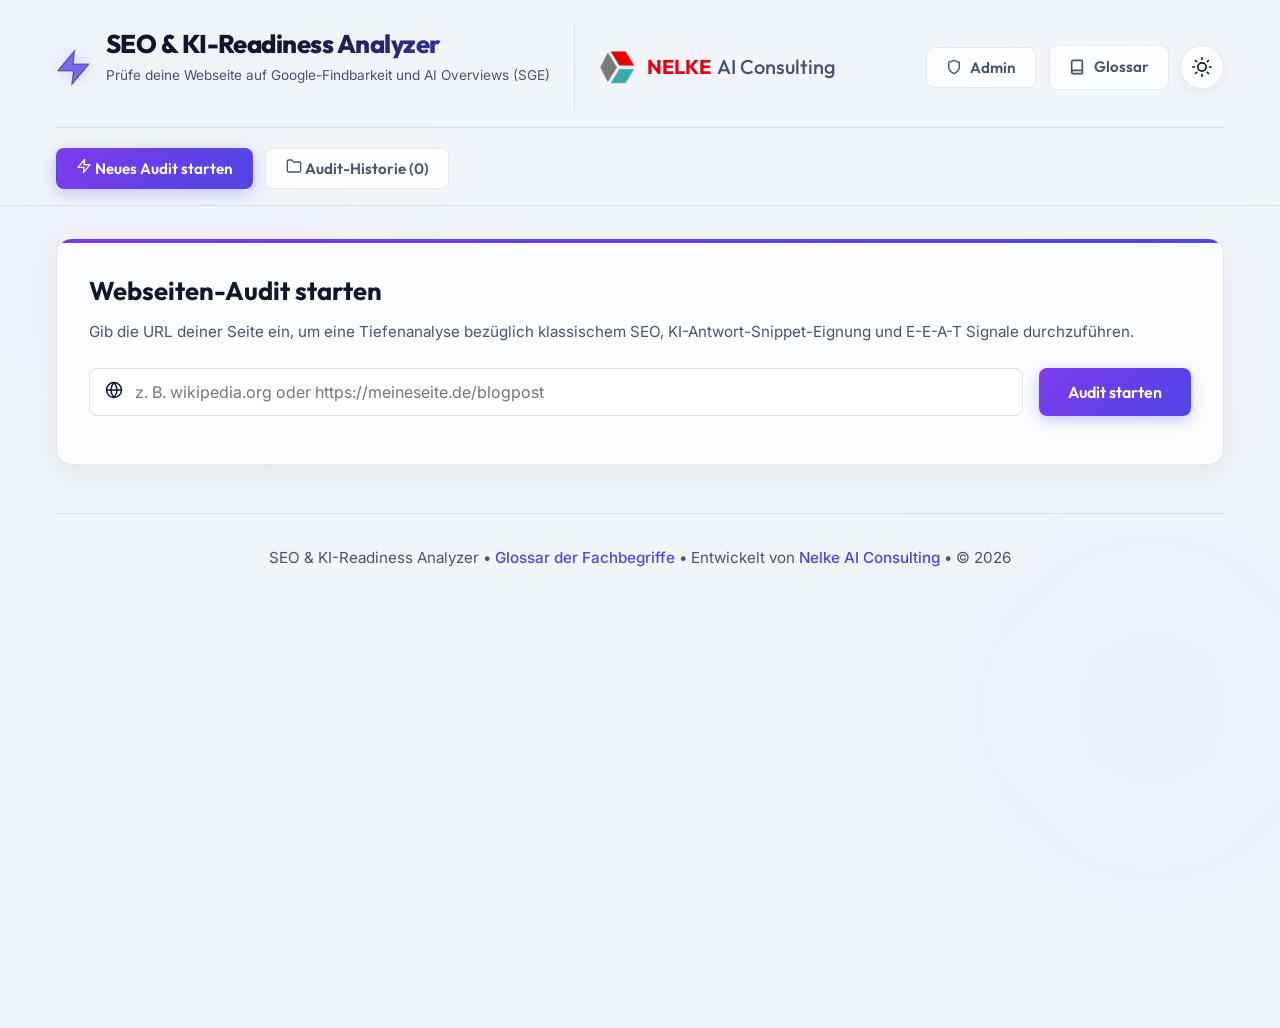
==== commit 02a78035: "feat: Add Admin login, audit history management modal, and Gemini API/LLM model settings" ====
--- a/static/index.html
+++ b/static/index.html
@@ -1,670 +1,905 @@
-<!DOCTYPE html>
-<html lang="de">
-<head>
-    <meta charset="UTF-8">
-    <meta name="viewport" content="width=device-width, initial-scale=1.0">
-    <title>SEO & KI-Readiness Analyzer | Dashboard</title>
-    <!-- Google Fonts -->
-    <link rel="preconnect" href="https://fonts.googleapis.com">
-    <link rel="preconnect" href="https://fonts.gstatic.com" crossorigin>
-    <link href="https://fonts.googleapis.com/css2?family=Inter:wght@300;400;500;600;700&family=Outfit:wght@400;500;600;700;800&display=swap" rel="stylesheet">
-    <link rel="icon" type="image/x-icon" href="/static/favicon.ico">
-    <link rel="stylesheet" href="/static/style.css">
-</head>
-<body>
-    <div class="glow-bg bg-violet"></div>
-    <div class="glow-bg bg-indigo"></div>
-
-    <!-- STICKY HEADER & NAV WRAPPER -->
-    <div class="sticky-nav-wrapper">
-        <div class="container">
-            <!-- HEADER -->
-            <header>
-                <div style="display: flex; align-items: center; gap: 1.5rem; flex-wrap: wrap;">
-                    <div class="logo-container">
-                        <img src="/static/seo-optimizer-logo.png" alt="SEO & KI-Readiness Analyzer Logo" class="header-logo" style="height: 38px; width: auto; border-radius: 6px; display: block; filter: drop-shadow(0 0 8px rgba(99, 102, 241, 0.25));">
-                        <div class="logo-text">
-                            <h1>SEO & KI-Readiness Analyzer</h1>
-                            <p>Prüfe deine Webseite auf Google-Findbarkeit und AI Overviews (SGE)</p>
-                        </div>
-                    </div>
-                    <a href="https://nelke.com" target="_blank" class="nelke-logo-link" style="display: flex; align-items: center; gap: 0.75rem; text-decoration: none; transition: transform 0.3s ease;">
-                        <img src="/static/quadar.png" alt="Nelke Logo" style="height: 36px; width: auto; display: block; transition: transform 0.4s cubic-bezier(0.16, 1, 0.3, 1);">
-                        <span style="font-family: 'Space Grotesk', 'Outfit', sans-serif; font-size: 1.25rem; font-weight: 500; color: var(--text-primary); display: flex; gap: 0.35rem; align-items: center;">
-                            <span style="font-weight: 700; color: #E50013;">NELKE</span>
-                            <span style="color: var(--text-secondary);">AI Consulting</span>
-                        </span>
-                    </a>
-                </div>
-                <div style="display: flex; align-items: center; gap: 0.75rem;">
-                    <!-- Glossar Link -->
-                    <a href="/glossar" class="nav-btn" id="navGlossaryBtn" style="text-decoration: none; display: inline-flex; align-items: center; gap: 0.5rem;">
-                        <svg class="btn-icon-svg" viewBox="0 0 24 24" width="16" height="16" fill="none" stroke="currentColor" stroke-width="2.5" stroke-linecap="round" stroke-linejoin="round">
-                            <path d="M4 19.5A2.5 2.5 0 0 1 6.5 17H20"></path>
-                            <path d="M6.5 2H20v20H6.5A2.5 2.5 0 0 1 4 19.5v-15A2.5 2.5 0 0 1 6.5 2z"></path>
-                        </svg>
-                        <span>Glossar</span>
-                    </a>
-                    <!-- Theme Toggle Switch -->
-                    <button class="theme-toggle" id="themeToggleBtn" aria-label="Farbschema umschalten">
-                        <svg class="moon-icon" viewBox="0 0 24 24">
-                            <path d="M21 12.79A9 9 0 1 1 11.21 3 7 7 0 0 0 21 12.79z"></path>
-                        </svg>
-                        <svg class="sun-icon" viewBox="0 0 24 24">
-                            <circle cx="12" cy="12" r="5"></circle>
-                            <line x1="12" y1="1" x2="12" y2="3"></line>
-                            <line x1="12" y1="21" x2="12" y2="23"></line>
-                            <line x1="4.22" y1="4.22" x2="5.64" y2="5.64"></line>
-                            <line x1="18.36" y1="18.36" x2="19.78" y2="19.78"></line>
-                            <line x1="1" y1="12" x2="3" y2="12"></line>
-                            <line x1="21" y1="12" x2="23" y2="12"></line>
-                            <line x1="4.22" y1="19.78" x2="5.64" y2="18.36"></line>
-                            <line x1="18.36" y1="5.64" x2="19.78" y2="4.22"></line>
-                        </svg>
-                    </button>
-                </div>
-            </header>
-
-            <!-- GLOBAL NAVIGATION -->
-            <nav class="global-nav">
-                <button class="nav-btn active" id="navAuditBtn">
-                    <svg class="btn-icon-svg" viewBox="0 0 24 24" width="16" height="16" fill="none" stroke="currentColor" stroke-width="2" stroke-linecap="round" stroke-linejoin="round">
-                        <polygon points="13 2 3 14 12 14 11 22 21 10 12 10 13 2"></polygon>
-                    </svg>
-                    <span>Neues Audit starten</span>
-                </button>
-                <button class="nav-btn" id="navHistoryBtn">
-                    <svg class="btn-icon-svg" viewBox="0 0 24 24" width="16" height="16" fill="none" stroke="currentColor" stroke-width="2" stroke-linecap="round" stroke-linejoin="round">
-                        <path d="M22 19a2 2 0 0 1-2 2H4a2 2 0 0 1-2-2V5a2 2 0 0 1 2-2h5l2 3h9a2 2 0 0 1 2 2z"></path>
-                    </svg>
-                    <span>Audit-Historie (<span id="historyCount">0</span>)</span>
-                </button>
-            </nav>
-        </div>
-    </div>
-
-    <div class="container">
-
-        <!-- MAIN AUDIT INPUT AREA -->
-        <div id="auditInputArea">
-            <!-- ANALYZE INPUT SECTION -->
-            <section class="card search-card">
-                <h2>Webseiten-Audit starten</h2>
-                <p>Gib die URL deiner Seite ein, um eine Tiefenanalyse bezüglich klassischem SEO, KI-Antwort-Snippet-Eignung und E-E-A-T Signale durchzuführen.</p>
-                <form id="analyzeForm" class="search-form">
-                    <div class="input-wrapper">
-                        <span class="input-icon">
-                            <svg viewBox="0 0 24 24" width="18" height="18" fill="none" stroke="currentColor" stroke-width="2" stroke-linecap="round" stroke-linejoin="round">
-                                <circle cx="12" cy="12" r="10"></circle>
-                                <line x1="2" y1="12" x2="22" y2="12"></line>
-                                <path d="M12 2a15.3 15.3 0 0 1 4 10 15.3 15.3 0 0 1-4 10 15.3 15.3 0 0 1-4-10 15.3 15.3 0 0 1 4-10z"></path>
-                            </svg>
-                        </span>
-                        <input type="text" id="urlInput" placeholder="z. B. wikipedia.org oder https://meineseite.de/blogpost" required autocomplete="off">
-                    </div>
-                    <button type="submit" class="btn btn-primary">
-                        <span class="btn-text">Audit starten</span>
-                        <span class="loading-spinner-btn" id="btnSpinner"></span>
-                    </button>
-                </form>
-
-                <!-- Advanced settings for Gemini Key -->
-                <div class="advanced-settings-wrapper" style="margin-top: 1rem;">
-                    <div class="advanced-toggle" id="advancedToggle" style="display: inline-flex; align-items: center; gap: 0.35rem; cursor: pointer; font-size: 0.85rem; font-weight: 600; color: var(--text-secondary); user-select: none;">
-                        <svg viewBox="0 0 24 24" width="14" height="14" fill="none" stroke="currentColor" stroke-width="2.5" class="arrow-icon" style="transition: transform 0.2s;">
-                            <polyline points="9 18 15 12 9 6"></polyline>
-                        </svg>
-                        <span>Erweiterte Einstellungen (Gemini API-Key)</span>
-                    </div>
-                    <div class="advanced-panel" id="advancedPanel" style="display: none; padding-top: 0.75rem;">
-                        <div class="form-control-group">
-                            <label for="geminiApiKeyInput" style="font-size: 0.8rem; color: var(--text-secondary); margin-bottom: 0.35rem; display: block; font-weight: 500;">Gemini API-Key (Optional, für präzise KI-Textanalyse):</label>
-                            <input type="password" id="geminiApiKeyInput" placeholder="AIzaSy..." style="width: 100%; padding: 0.6rem 1rem; background-color: var(--input-bg); border: 1px solid var(--input-border); border-radius: 8px; color: var(--text-primary); outline: none; transition: border-color 0.2s;">
-                            <span style="font-size: 0.7rem; color: var(--text-muted); margin-top: 0.3rem; display: block;">Hinweis: Hier können Sie Ihren eigenen Gemini API-Key eingeben, damit die Text-Qualitätsanalyse über die offizielle Gemini-Schnittstelle läuft und ausführlichere Ergebnisse liefert. Ohne Key wird eine einfache, lokale Heuristik-Analyse durchgeführt. Der Key wird lokal in Ihrem Browser (`localStorage`) gespeichert und zur Analyse an die Gemini-Schnittstelle gesendet.</span>
-                        </div>
-                    </div>
-                </div>
-                <div class="error-banner" id="errorBanner" style="display: none;">
-                    <span class="error-icon" style="display: inline-flex; align-items: center;">
-                        <svg viewBox="0 0 24 24" width="18" height="18" fill="none" stroke="currentColor" stroke-width="2" stroke-linecap="round" stroke-linejoin="round" style="color: var(--accent-rose);">
-                            <path d="M10.29 3.86L1.82 18a2 2 0 0 0 1.71 3h16.94a2 2 0 0 0 1.71-3L13.71 3.86a2 2 0 0 0-3.42 0z"></path>
-                            <line x1="12" y1="9" x2="12" y2="13"></line>
-                            <line x1="12" y1="17" x2="12.01" y2="17"></line>
-                        </svg>
-                    </span>
-                    <span class="error-msg" id="errorMsg">Fehlermeldung hier</span>
-                </div>
-            </section>
-
-            <!-- LOADING STATE -->
-            <section class="card loading-card" id="loadingSection" style="display: none;">
-                <div class="loader-content">
-                    <div class="circular-spinner"></div>
-                    <h3>Analysiere Webseite...</h3>
-                    <p id="loaderStatusText">Rufe HTML ab und durchsuche Inhalte...</p>
-                    <div class="progress-steps">
-                        <div class="step active" id="step1"><span>✓</span> HTML abrufen</div>
-                        <div class="step" id="step2"><span>✓</span> SEO & AEO auswerten</div>
-                        <div class="step" id="step3"><span>✓</span> Schemas prüfen</div>
-                        <div class="step" id="step4"><span>✓</span> E-E-A-T bewerten</div>
-                        <div class="step" id="step5"><span>✓</span> Text-Qualität analysieren</div>
-                    </div>
-                </div>
-            </section>
-        </div>
-
-        <!-- RESULTS DASHBOARD -->
-        <main id="dashboardSection" style="display: none;">
-            <!-- METRICS PANEL -->
-            <section class="metrics-panel">
-                <!-- Overall Score Gauge -->
-                <div class="card main-gauge-card">
-                    <h3>Gesamtscore</h3>
-                    <div class="gauge-container">
-                        <svg viewBox="0 0 120 120" class="gauge-svg">
-                            <circle class="gauge-track" cx="60" cy="60" r="50"></circle>
-                            <circle class="gauge-fill" id="overallScoreFill" cx="60" cy="60" r="50" stroke-dasharray="314.16" stroke-dashoffset="314.16"></circle>
-                        </svg>
-                        <div class="gauge-text">
-                            <span class="score-value" id="overallScoreVal">0</span>
-                            <span class="score-label">Ready</span>
-                        </div>
-                    </div>
-                    <p class="gauge-feedback" id="overallFeedback">Deine Seite ist mäßig auf KI-Suchen vorbereitet.</p>
-                    <a href="/glossar#scoring" class="score-info-link" style="font-size: 0.82rem; color: var(--accent-indigo); text-decoration: none; display: inline-flex; align-items: center; gap: 0.35rem; margin-top: 0.75rem; font-weight: 500; transition: color 0.2s; border: 1px dashed rgba(99, 102, 241, 0.3); padding: 0.35rem 0.75rem; border-radius: 6px; background: rgba(99, 102, 241, 0.03);">
-                        <svg viewBox="0 0 24 24" width="14" height="14" fill="none" stroke="currentColor" stroke-width="2.5" stroke-linecap="round" stroke-linejoin="round" style="flex-shrink: 0;">
-                            <circle cx="12" cy="12" r="10"></circle>
-                            <line x1="12" y1="16" x2="12" y2="12"></line>
-                            <line x1="12" y1="8" x2="12.01" y2="8"></line>
-                        </svg>
-                        <span>Wie berechnet sich der Score?</span>
-                    </a>
-                </div>
-
-                <!-- Dimension Progress Bars -->
-                <div class="card sub-scores-card">
-                    <div style="display: flex; justify-content: space-between; align-items: center; margin-bottom: 1.25rem; flex-wrap: wrap; gap: 0.5rem;">
-                        <h3 style="margin-bottom: 0;">Audit-Dimensionen</h3>
-                        <a href="/glossar#scoring" class="score-info-link" style="font-size: 0.82rem; color: var(--accent-indigo); text-decoration: none; display: inline-flex; align-items: center; gap: 0.35rem; font-weight: 500; transition: color 0.2s; border: 1px dashed rgba(99, 102, 241, 0.3); padding: 0.35rem 0.75rem; border-radius: 6px; background: rgba(99, 102, 241, 0.03);">
-                            <svg viewBox="0 0 24 24" width="14" height="14" fill="none" stroke="currentColor" stroke-width="2.5" stroke-linecap="round" stroke-linejoin="round" style="flex-shrink: 0;">
-                                <circle cx="12" cy="12" r="10"></circle>
-                                <line x1="12" y1="16" x2="12" y2="12"></line>
-                                <line x1="12" y1="8" x2="12.01" y2="8"></line>
-                            </svg>
-                            <span>Gewichtung &amp; Berechnung</span>
-                        </a>
-                    </div>
-                    
-                    <div class="score-bar-group">
-                        <div class="score-bar-header">
-                            <span><a href="/glossar#seo" style="color: inherit; text-decoration: underline; text-decoration-style: dotted;">Klassisches SEO</a> (20%)</span>
-                            <span class="score-bar-val" id="seoScoreVal">0/100</span>
-                        </div>
-                        <div class="progress-track">
-                            <div class="progress-bar" id="seoScoreBar" style="width: 0%;"></div>
-                        </div>
-                    </div>
-
-                    <div class="score-bar-group">
-                        <div class="score-bar-header">
-                            <span><a href="/glossar#aeo" style="color: inherit; text-decoration: underline; text-decoration-style: dotted;">AEO / KI-Antwortfähigkeit</a> (25%)</span>
-                            <span class="score-bar-val" id="aeoScoreVal">0/100</span>
-                        </div>
-                        <div class="progress-track">
-                            <div class="progress-bar" id="aeoScoreBar" style="width: 0%;"></div>
-                        </div>
-                    </div>
-
-                    <div class="score-bar-group">
-                        <div class="score-bar-header">
-                            <span><a href="/glossar#schema" style="color: inherit; text-decoration: underline; text-decoration-style: dotted;">Strukturierte Daten / Schema</a> (15%)</span>
-                            <span class="score-bar-val" id="schemaScoreVal">0/100</span>
-                        </div>
-                        <div class="progress-track">
-                            <div class="progress-bar" id="schemaScoreBar" style="width: 0%;"></div>
-                        </div>
-                    </div>
-
-                    <div class="score-bar-group">
-                        <div class="score-bar-header">
-                            <span><a href="/glossar#eeat" style="color: inherit; text-decoration: underline; text-decoration-style: dotted;">E-E-A-T & Vertrauenssignale</a> (20%)</span>
-                            <span class="score-bar-val" id="eeatScoreVal">0/100</span>
-                        </div>
-                        <div class="progress-track">
-                            <div class="progress-bar" id="eeatScoreBar" style="width: 0%;"></div>
-                        </div>
-                    </div>
-
-                    <div class="score-bar-group">
-                        <div class="score-bar-header">
-                            <span><a href="/glossar#text-eval" style="color: inherit; text-decoration: underline; text-decoration-style: dotted;">Text-Qualität & Tonalität</a> (20%)</span>
-                            <span class="score-bar-val" id="textScoreVal">0/100</span>
-                        </div>
-                        <div class="progress-track">
-                            <div class="progress-bar" id="textScoreBar" style="width: 0%;"></div>
-                        </div>
-                    </div>
-                </div>
-            </section>
-
-            <!-- ISSUES OVERVIEW -->
-            <section class="card issues-overview">
-                <h3>Handlungsbedarf</h3>
-                <div class="issues-grid">
-                    <div class="issue-column col-critical">
-                        <h4 class="col-title"><span class="badge badge-danger">Dringend</span> Kritische Fehler</h4>
-                        <ul id="criticalList" class="issue-list">
-                            <li>Keine kritischen Fehler gefunden.</li>
-                        </ul>
-                    </div>
-                    <div class="issue-column col-optimization">
-                        <h4 class="col-title"><span class="badge badge-warning">Empfohlen</span> Optimierungspotenzial</h4>
-                        <ul id="optimizationList" class="issue-list">
-                            <li>Keine Optimierungen vorgeschlagen.</li>
-                        </ul>
-                    </div>
-                    <div class="issue-column col-success">
-                        <h4 class="col-title"><span class="badge badge-success">Erfolgreich</span> Best Practices</h4>
-                        <ul id="successList" class="issue-list">
-                            <li>Keine erfolgreichen Audits gelistet.</li>
-                        </ul>
-                    </div>
-                </div>
-            </section>
-
-            <!-- TABS CONTAINER -->
-            <section class="card tabs-card">
-                <div class="tabs-header">
-                    <button class="tab-btn active" data-tab="overviewTab">Übersicht</button>
-                    <button class="tab-btn" data-tab="structureTab">Struktur & Outline</button>
-                    <button class="tab-btn" data-tab="aeoTab">KI-Text-Audit (AEO)</button>
-                    <button class="tab-btn" data-tab="schemaTab">Schema-Explorer</button>
-                    <button class="tab-btn" data-tab="eeatTab">E-E-A-T Audit</button>
-                    <button class="tab-btn" data-tab="textEvalTab">Text-Bewertung</button>
-                    <button class="tab-btn" data-tab="generatorTab">Schema-Generator</button>
-                </div>
-
-                <div class="tabs-body">
-                    <!-- T1: OVERVIEW -->
-                    <div class="tab-content active" id="overviewTab">
-                        <h3>Zusammenfassung der Kennzahlen</h3>
-                        <div class="stats-grid">
-                            <div class="stat-box">
-                                <span class="stat-num" id="statH1Count">0</span>
-                                <span class="stat-name">H1 Überschriften</span>
-                            </div>
-                            <div class="stat-box">
-                                <span class="stat-num" id="statQuestions">0</span>
-                                <span class="stat-name">Frage-Überschriften</span>
-                            </div>
-                            <div class="stat-box">
-                                <span class="stat-num" id="statImages">0</span>
-                                <span class="stat-name">Bilder insgesamt</span>
-                            </div>
-                            <div class="stat-box">
-                                <span class="stat-num" id="statSchemaCount">0</span>
-                                <span class="stat-name">Schema-Objekte</span>
-                            </div>
-                            <div class="stat-box">
-                                <span class="stat-num" id="statAvgSentence">0</span>
-                                <span class="stat-name">Ø Wörter/Satz</span>
-                            </div>
-                            <div class="stat-box">
-                                <span class="stat-num" id="statExternalLinks">0</span>
-                                <span class="stat-name">Externe Quellen-Links</span>
-                            </div>
-                        </div>
-                        <div class="overview-meta">
-                            <div class="meta-row">
-                                <div class="meta-text-side">
-                                    <h4>Geprüfte Seite:</h4>
-                                    <code id="metaAuditedUrl">https://example.com</code>
-                                </div>
-                                <div class="meta-action-side">
-                                    <button class="btn btn-primary btn-sm" id="reAuditDashboardBtn">
-                                        <svg viewBox="0 0 24 24" width="14" height="14" fill="none" stroke="currentColor" stroke-width="2.5" stroke-linecap="round" stroke-linejoin="round" style="margin-right: 0.25rem;">
-                                            <path d="M21.5 2v6h-6M21.34 15.57a10 10 0 1 1-.57-8.38l5.67-5.67"></path>
-                                        </svg>
-                                        <span>Seite neu analysieren</span>
-                                    </button>
-                                </div>
-                            </div>
-                        </div>
-                    </div>
-
-                    <!-- T2: AEO TEXT AUDIT -->
-                    <div class="tab-content" id="aeoTab">
-                        <h3>KI-Text-Audit: Direct Answer Snippets</h3>
-                        <p class="tab-desc">Google <a href="/glossar#sge" style="color: var(--accent-indigo); text-decoration: none;">AI Overviews</a> bevorzugen präzise Direktantworten im Anschluss an Fragen. Hier sind die auf deiner Seite gefundenen <a href="/glossar#qa-pairs" style="color: var(--accent-indigo); text-decoration: none;">Q&A-Blöcke</a>:</p>
-                        <div class="qa-pairs-list" id="qaPairsList">
-                            <!-- JS injected Q&A items -->
-                        </div>
-                    </div>
-
-                    <!-- T2b: TEXT QUALITY EVALUATION -->
-                    <div class="tab-content" id="textEvalTab">
-                        <h3>Text-Qualitätsanalyse & Tonalität</h3>
-                        <p class="tab-desc">Bewertet die Webseitentexte nach vier zentralen Qualitätskriterien (Klarheit, Originalität, emotionale Wirkung und Konkretheit). Eine gute Textqualität verbessert sowohl die Nutzererfahrung als auch das KI-Ranking.</p>
-                        
-                        <div class="ai-status-banner" id="textEvalAiBanner" style="margin-bottom: 1.5rem; padding: 0.75rem 1rem; border-radius: 8px; font-size: 0.9rem; font-weight: 500; display: flex; align-items: center; gap: 0.5rem;">
-                            <!-- Injected by JS -->
-                        </div>
-
-                        <div class="text-criteria-grid" style="display: grid; grid-template-columns: repeat(auto-fit, minmax(260px, 1fr)); gap: 1.5rem;">
-                            <!-- Criterion 1: Klarheit -->
-                            <div class="criterion-card" style="background: rgba(255,255,255,0.02); border: 1px solid var(--card-border); padding: 1.5rem; border-radius: 12px; display: flex; flex-direction: column; justify-content: space-between;">
-                                <div>
-                                    <div class="crit-header" style="display: flex; justify-content: space-between; align-items: center; margin-bottom: 0.75rem;">
-                                        <h4 class="crit-title" style="font-size: 1.1rem; font-weight: 700; margin: 0;">Klarheit</h4>
-                                        <div class="crit-stars" id="starsKlarheit" style="display: flex; gap: 0.15rem; color: var(--accent-amber); font-size: 1.1rem;"></div>
-                                    </div>
-                                    <p class="crit-desc" id="descKlarheit" style="font-size: 0.88rem; color: var(--text-secondary); margin-bottom: 1rem; min-height: 50px;">Lade Bewertung...</p>
-                                </div>
-                                <div>
-                                    <h5 style="font-size: 0.85rem; font-weight: 600; color: var(--text-primary); margin-bottom: 0.5rem;">Empfehlungen:</h5>
-                                    <ul class="crit-recs" id="recsKlarheit" style="list-style: none; padding: 0; margin: 0;">
-                                        <!-- Injected by JS -->
-                                    </ul>
-                                </div>
-                            </div>
-
-                            <!-- Criterion 2: Originalität -->
-                            <div class="criterion-card" style="background: rgba(255,255,255,0.02); border: 1px solid var(--card-border); padding: 1.5rem; border-radius: 12px; display: flex; flex-direction: column; justify-content: space-between;">
-                                <div>
-                                    <div class="crit-header" style="display: flex; justify-content: space-between; align-items: center; margin-bottom: 0.75rem;">
-                                        <h4 class="crit-title" style="font-size: 1.1rem; font-weight: 700; margin: 0;">Originalität</h4>
-                                        <div class="crit-stars" id="starsOriginalitaet" style="display: flex; gap: 0.15rem; color: var(--accent-amber); font-size: 1.1rem;"></div>
-                                    </div>
-                                    <p class="crit-desc" id="descOriginalitaet" style="font-size: 0.88rem; color: var(--text-secondary); margin-bottom: 1rem; min-height: 50px;">Lade Bewertung...</p>
-                                </div>
-                                <div>
-                                    <h5 style="font-size: 0.85rem; font-weight: 600; color: var(--text-primary); margin-bottom: 0.5rem;">Empfehlungen:</h5>
-                                    <ul class="crit-recs" id="recsOriginalitaet" style="list-style: none; padding: 0; margin: 0;">
-                                        <!-- Injected by JS -->
-                                    </ul>
-                                </div>
-                            </div>
-
-                            <!-- Criterion 3: Emotionale Wirkung -->
-                            <div class="criterion-card" style="background: rgba(255,255,255,0.02); border: 1px solid var(--card-border); padding: 1.5rem; border-radius: 12px; display: flex; flex-direction: column; justify-content: space-between;">
-                                <div>
-                                    <div class="crit-header" style="display: flex; justify-content: space-between; align-items: center; margin-bottom: 0.75rem;">
-                                        <h4 class="crit-title" style="font-size: 1.1rem; font-weight: 700; margin: 0;">Emotionale Wirkung</h4>
-                                        <div class="crit-stars" id="starsEmotion" style="display: flex; gap: 0.15rem; color: var(--accent-amber); font-size: 1.1rem;"></div>
-                                    </div>
-                                    <p class="crit-desc" id="descEmotion" style="font-size: 0.88rem; color: var(--text-secondary); margin-bottom: 1rem; min-height: 50px;">Lade Bewertung...</p>
-                                </div>
-                                <div>
-                                    <h5 style="font-size: 0.85rem; font-weight: 600; color: var(--text-primary); margin-bottom: 0.5rem;">Empfehlungen:</h5>
-                                    <ul class="crit-recs" id="recsEmotion" style="list-style: none; padding: 0; margin: 0;">
-                                        <!-- Injected by JS -->
-                                    </ul>
-                                </div>
-                            </div>
-
-                            <!-- Criterion 4: Konkretheit -->
-                            <div class="criterion-card" style="background: rgba(255,255,255,0.02); border: 1px solid var(--card-border); padding: 1.5rem; border-radius: 12px; display: flex; flex-direction: column; justify-content: space-between;">
-                                <div>
-                                    <div class="crit-header" style="display: flex; justify-content: space-between; align-items: center; margin-bottom: 0.75rem;">
-                                        <h4 class="crit-title" style="font-size: 1.1rem; font-weight: 700; margin: 0;">Konkretheit</h4>
-                                        <div class="crit-stars" id="starsKonkretheit" style="display: flex; gap: 0.15rem; color: var(--accent-amber); font-size: 1.1rem;"></div>
-                                    </div>
-                                    <p class="crit-desc" id="descKonkretheit" style="font-size: 0.88rem; color: var(--text-secondary); margin-bottom: 1rem; min-height: 50px;">Lade Bewertung...</p>
-                                </div>
-                                <div>
-                                    <h5 style="font-size: 0.85rem; font-weight: 600; color: var(--text-primary); margin-bottom: 0.5rem;">Empfehlungen:</h5>
-                                    <ul class="crit-recs" id="recsKonkretheit" style="list-style: none; padding: 0; margin: 0;">
-                                        <!-- Injected by JS -->
-                                    </ul>
-                                </div>
-                            </div>
-                        </div>
-                    </div>
-
-                    <!-- T3: SCHEMA EXPLORER -->
-                    <div class="tab-content" id="schemaTab">
-                        <h3>Schema-Daten Explorer</h3>
-                        <p class="tab-desc">Hier sind die strukturierten <a href="/glossar#json-ld" style="color: var(--accent-indigo); text-decoration: none;">JSON-LD</a> <a href="/glossar#schema" style="color: var(--accent-indigo); text-decoration: none;">Schemas</a>, die auf deiner Seite im HTML-Code gefunden wurden. Diese helfen Suchmaschinen, logische Entitäten eindeutig zuzuordnen.</p>
-                        <div id="schemaListContainer">
-                            <!-- JS injected schema objects -->
-                        </div>
-                    </div>
-
-                    <!-- T4: STRUCTURE & OUTLINE -->
-                    <div class="tab-content" id="structureTab">
-                        <h3>Überschriften-Struktur (Hierarchie-Check)</h3>
-                        <p class="tab-desc">Die korrekte <a href="/glossar#outline" style="color: var(--accent-indigo); text-decoration: none;">Überschriftenhierarchie</a> ist entscheidend für das Verständnis semantischer Ebenen durch Suchmaschinen und KI-Crawler.</p>
-                        <div class="outline-tree" id="outlineTreeContainer">
-                            <!-- JS injected outline -->
-                        </div>
-                    </div>
-
-                    <!-- T5: E-E-A-T AUDIT -->
-                    <div class="tab-content" id="eeatTab">
-                        <h3>E-E-A-T Audit (Expertise, Autorität, Vertrauen)</h3>
-                        <p class="tab-desc">Dieser Bereich prüft das Vorhandensein von <a href="/glossar#trust-links" style="color: var(--accent-indigo); text-decoration: none;">Vertrauenssignalen</a> wie Impressum und Autorenprofile sowie vertrauenswürdige <a href="/glossar#citations" style="color: var(--accent-indigo); text-decoration: none;">Quellennachweise</a> gemäß den <a href="/glossar#eeat" style="color: var(--accent-indigo); text-decoration: none;">Google E-E-A-T-Richtlinien</a>.</p>
-                        <div class="eeat-details">
-                            <div class="eeat-group">
-                                <h4>Erkannte Vertrauens-Links:</h4>
-                                <div class="trust-tags" id="eeatTrustTags">
-                                    <!-- JS tags -->
-                                </div>
-                            </div>
-                            <div class="eeat-group" style="margin-top: 1.5rem;">
-                                <h4>Erkannte Quellennachweise (Autoritative Links):</h4>
-                                <ul class="citation-links-list" id="eeatCitationsList">
-                                    <!-- JS citations -->
-                                </ul>
-                            </div>
-                        </div>
-                    </div>
-
-                    <!-- T6: SCHEMA GENERATOR -->
-                    <div class="tab-content" id="generatorTab">
-                        <h3>FAQ-Schema Generator (JSON-LD)</h3>
-                        <p class="tab-desc">Erstelle hier direkt gültiges FAQ-Schema-Markup für deine Seite. Füge Fragen und Antworten hinzu, um es zu generieren und zu kopieren.</p>
-                        <div class="generator-workspace">
-                            <div class="generator-form-side">
-                                <div id="faqQuestionsContainer">
-                                    <div class="faq-input-group">
-                                        <div class="form-control-group">
-                                            <label>Frage 1</label>
-                                            <input type="text" class="faq-question-input" placeholder="z. B. Was kostet Dienstleistung X?">
-                                        </div>
-                                        <div class="form-control-group">
-                                            <label>Antwort 1</label>
-                                            <textarea class="faq-answer-input" rows="3" placeholder="z. B. Dienstleistung X kostet im Durchschnitt..."></textarea>
-                                        </div>
-                                    </div>
-                                </div>
-                                <button type="button" class="btn btn-secondary btn-sm" id="addQuestionBtn">+ Frage hinzufügen</button>
-                                <button type="button" class="btn btn-emerald" id="generateSchemaBtn">Schema Generieren</button>
-                            </div>
-                            <div class="generator-output-side">
-                                <div class="output-header">
-                                    <span>JSON-LD Output</span>
-                                    <button class="btn btn-sm btn-outline" id="copySchemaBtn">Kopieren</button>
-                                </div>
-                                <pre><code id="schemaOutputText">// Generierter JSON-LD Code wird hier angezeigt...</code></pre>
-                            </div>
-                        </div>
-                    </div>
-                </div>
-            </section>
-        </main>
-
-        <!-- AUDIT HISTORY SECTION -->
-        <section class="card history-section" id="historySection" style="display: none;">
-            <h2 style="display:flex; align-items:center; gap:0.5rem; margin-bottom: 0.5rem;">
-                <svg viewBox="0 0 24 24" width="24" height="24" fill="none" stroke="currentColor" stroke-width="2" stroke-linecap="round" stroke-linejoin="round">
-                    <path d="M22 19a2 2 0 0 1-2 2H4a2 2 0 0 1-2-2V5a2 2 0 0 1 2-2h5l2 3h9a2 2 0 0 1 2 2z"></path>
-                </svg>
-                <span>Audit-Historie</span>
-            </h2>
-            <p>Hier siehst du alle bisher analysierten Domains. Klicke auf eine Domain, um deren Prüfungs-Verlauf auszuklappen. Du kannst zwei Versionen markieren, um deren Änderungen direkt zu vergleichen.</p>
-            
-            <div class="compare-actions-bar" id="compareActionsBar" style="display: none;">
-                <span class="compare-info" id="compareInfoText">Wähle 2 Berichte aus, um den Fortschritt zu vergleichen.</span>
-                <button class="btn btn-primary btn-sm" id="triggerCompareBtn">Ausgewählte vergleichen</button>
-            </div>
-            
-            <!-- History Filters Bar -->
-            <div class="history-filters-bar">
-                <div class="filter-group-item search-group">
-                    <label for="historySearchInput">Domain suchen</label>
-                    <input type="text" id="historySearchInput" placeholder="z. B. nelke.com">
-                </div>
-                
-                <div class="filter-group-item score-filter-group">
-                    <label>Score-Filter</label>
-                    <div class="score-inputs">
-                        <select id="historyScoreOp">
-                            <option value="all">Alle Scores</option>
-                            <option value="gte">&ge; (Größer gleich)</option>
-                            <option value="gt">&gt; (Größer als)</option>
-                            <option value="lte">&le; (Kleiner gleich)</option>
-                            <option value="lt">&lt; (Kleiner als)</option>
-                        </select>
-                        <input type="number" id="historyScoreVal" min="0" max="100" placeholder="Wert">
-                    </div>
-                </div>
-
-                <div class="filter-group-item sort-group">
-                    <label for="historySortSelect">Sortierung</label>
-                    <select id="historySortSelect">
-                        <option value="newest">Zuletzt geprüft</option>
-                        <option value="score_desc" selected>Score: Absteigend</option>
-                        <option value="score_asc">Score: Aufsteigend</option>
-                        <option value="alphabetical">Alphabetisch (A-Z)</option>
-                    </select>
-                </div>
-            </div>
-            
-            <!-- Pagination Controls (Einträge pro Seite / Seiten-Nav) -->
-            <div class="pagination-container" id="historyPagination" style="display: none;">
-                <div class="page-size-selector">
-                    <span>Einträge pro Seite:</span>
-                    <div class="page-size-options">
-                        <button class="page-size-btn active" data-size="10">10</button>
-                        <button class="page-size-btn" data-size="50">50</button>
-                        <button class="page-size-btn" data-size="100">100</button>
-                    </div>
-                </div>
-                <div class="pagination-nav">
-                    <button class="btn btn-secondary btn-sm" id="prevPageBtn" title="Vorherige Seite">◀ Zurück</button>
-                    <div id="pageNumbers"></div>
-                    <button class="btn btn-secondary btn-sm" id="nextPageBtn" title="Nächste Seite">Weiter ▶</button>
-                </div>
-            </div>
-
-            <div class="history-list" id="historyList">
-                <!-- Injected via JavaScript -->
-                <p class="empty-history-text">Keine historischen Audits gefunden. Starte dein erstes Audit!</p>
-            </div>
-        </section>
-
-        <!-- COMPARISON SECTION -->
-        <section class="card comparison-section" id="comparisonSection" style="display: none;">
-            <div class="comparison-header">
-                <button class="btn btn-secondary btn-sm" id="backToHistoryBtn">← Zurück zur Historie</button>
-                <h2>Analyse-Vergleich</h2>
-                <p id="comparisonMeta">Vergleich zwischen Version A und Version B</p>
-            </div>
-            
-            <div class="comparison-scores-grid">
-                <div class="comparison-score-card">
-                    <h4>Ältere Version</h4>
-                    <span class="comparison-date" id="compDateOld">09.06.2026, 11:00</span>
-                    <div class="comp-score-value" id="compScoreOld">0</div>
-                </div>
-                <div class="comparison-score-card highlight">
-                    <h4>Neuere Version</h4>
-                    <span class="comparison-date" id="compDateNew">09.06.2026, 11:30</span>
-                    <div class="comp-score-value" id="compScoreNew">0</div>
-                    <div class="comp-delta-badge" id="compScoreDelta">+0</div>
-                </div>
-            </div>
-
-            <!-- Detailed comparison bars -->
-            <div class="comparison-details-card">
-                <h3>Verlauf der Audit-Dimensionen</h3>
-                <div class="comparison-bar-row">
-                    <div class="bar-row-label">Klassisches SEO</div>
-                    <div class="bar-row-values"><span id="compSeoOld">0</span> ➔ <span id="compSeoNew">0</span> <span class="delta-inline" id="compSeoDelta">+0</span></div>
-                </div>
-                <div class="comparison-bar-row">
-                    <div class="bar-row-label">AEO / KI-Antwortfähigkeit</div>
-                    <div class="bar-row-values"><span id="compAeoOld">0</span> ➔ <span id="compAeoNew">0</span> <span class="delta-inline" id="compAeoDelta">+0</span></div>
-                </div>
-                <div class="comparison-bar-row">
-                    <div class="bar-row-label">Strukturierte Daten</div>
-                    <div class="bar-row-values"><span id="compSchemaOld">0</span> ➔ <span id="compSchemaNew">0</span> <span class="delta-inline" id="compSchemaDelta">+0</span></div>
-                </div>
-                <div class="comparison-bar-row">
-                    <div class="bar-row-label">E-E-A-T & Vertrauenssignale</div>
-                    <div class="bar-row-values"><span id="compEeatOld">0</span> ➔ <span id="compEeatNew">0</span> <span class="delta-inline" id="compEeatDelta">+0</span></div>
-                </div>
-                <div class="comparison-bar-row">
-                    <div class="bar-row-label">Text-Qualität & Tonalität</div>
-                    <div class="bar-row-values"><span id="compTextOld">0</span> ➔ <span id="compTextNew">0</span> <span class="delta-inline" id="compTextDelta">+0</span></div>
-                </div>
-            </div>
-
-            <!-- Changelog Lists -->
-            <div class="comparison-changelog-grid">
-                <div class="changelog-col col-improved">
-                    <h4 style="display: flex; align-items: center; gap: 0.5rem; margin-bottom: 1rem;">
-                        <svg viewBox="0 0 24 24" width="18" height="18" fill="none" stroke="currentColor" stroke-width="2.5" stroke-linecap="round" stroke-linejoin="round" style="color: var(--accent-emerald); flex-shrink: 0;">
-                            <polyline points="23 6 13.5 15.5 8.5 10.5 1 18"></polyline>
-                            <polyline points="17 6 23 6 23 12"></polyline>
-                        </svg>
-                        <span>Verbesserungen / Behobene Fehler</span>
-                    </h4>
-                    <ul id="compImprovedList">
-                        <li>Keine Änderungen erfasst.</li>
-                    </ul>
-                </div>
-                <div class="changelog-col col-worsened">
-                    <h4 style="display: flex; align-items: center; gap: 0.5rem; margin-bottom: 1rem;">
-                        <svg viewBox="0 0 24 24" width="18" height="18" fill="none" stroke="currentColor" stroke-width="2.5" stroke-linecap="round" stroke-linejoin="round" style="color: var(--accent-rose); flex-shrink: 0;">
-                            <polyline points="23 18 13.5 8.5 8.5 13.5 1 6"></polyline>
-                            <polyline points="17 18 23 18 23 12"></polyline>
-                        </svg>
-                        <span>Verschlechterungen / Regressionen</span>
-                    </h4>
-                    <ul id="compWorsenedList">
-                        <li>Keine Änderungen erfasst.</li>
-                    </ul>
-                </div>
-            </div>
-        </section>
-
-        <!-- FOOTER -->
-        <footer>
-            <p>SEO & KI-Readiness Analyzer • <a href="/glossar" style="color: var(--accent-indigo); text-decoration: none; font-weight: 500;">Glossar der Fachbegriffe</a> • Entwickelt von <a href="https://nelke.com" target="_blank" style="color: var(--accent-indigo); text-decoration: none; font-weight: 500;">Nelke AI Consulting</a> • &copy; 2026</p>
-        </footer>
-    </div>
-
-    <!-- CUSTOM CONFIRMATION MODAL -->
-    <div id="customConfirmModal" class="confirm-modal-overlay">
-        <div class="confirm-modal-card">
-            <div class="confirm-modal-icon">
-                <svg viewBox="0 0 24 24" width="28" height="28" fill="none" stroke="currentColor" stroke-width="2" stroke-linecap="round" stroke-linejoin="round">
-                    <path d="M10.29 3.86L1.82 18a2 2 0 0 0 1.71 3h16.94a2 2 0 0 0 1.71-3L13.71 3.86a2 2 0 0 0-3.42 0z"></path>
-                    <line x1="12" y1="9" x2="12" y2="13"></line>
-                    <line x1="12" y1="17" x2="12.01" y2="17"></line>
-                </svg>
-            </div>
-            <h3 id="confirmModalTitle">Löschen bestätigen</h3>
-            <p id="confirmModalMessage">Möchtest du dieses Element wirklich unwiderruflich löschen?</p>
-            <div class="confirm-modal-actions">
-                <button id="confirmModalCancelBtn" class="btn btn-secondary">Abbrechen</button>
-                <button id="confirmModalConfirmBtn" class="btn btn-danger">Löschen</button>
-            </div>
-        </div>
-    </div>
-
-    <!-- JS Logic -->
-    <script src="/static/app.js"></script>
-</body>
-</html>
+<!DOCTYPE html>
+<html lang="de">
+<head>
+    <meta charset="UTF-8">
+    <meta name="viewport" content="width=device-width, initial-scale=1.0">
+    <title>SEO & KI-Readiness Analyzer | Dashboard</title>
+    <!-- Google Fonts -->
+    <link rel="preconnect" href="https://fonts.googleapis.com">
+    <link rel="preconnect" href="https://fonts.gstatic.com" crossorigin>
+    <link href="https://fonts.googleapis.com/css2?family=Inter:wght@300;400;500;600;700&family=Outfit:wght@400;500;600;700;800&display=swap" rel="stylesheet">
+    <link rel="icon" type="image/x-icon" href="/static/favicon.ico">
+    <link rel="stylesheet" href="/static/style.css">
+</head>
+<body>
+    <div class="glow-bg bg-violet"></div>
+    <div class="glow-bg bg-indigo"></div>
+
+    <!-- STICKY HEADER & NAV WRAPPER -->
+    <div class="sticky-nav-wrapper">
+        <div class="container">
+            <!-- HEADER -->
+            <header>
+                <div style="display: flex; align-items: center; gap: 1.5rem; flex-wrap: wrap;">
+                    <div class="logo-container">
+                        <img src="/static/seo-optimizer-logo.png" alt="SEO & KI-Readiness Analyzer Logo" class="header-logo" style="height: 38px; width: auto; border-radius: 6px; display: block; filter: drop-shadow(0 0 8px rgba(99, 102, 241, 0.25));">
+                        <div class="logo-text">
+                            <h1>SEO & KI-Readiness Analyzer</h1>
+                            <p>Prüfe deine Webseite auf Google-Findbarkeit und AI Overviews (SGE)</p>
+                        </div>
+                    </div>
+                    <a href="https://nelke.com" target="_blank" class="nelke-logo-link" style="display: flex; align-items: center; gap: 0.75rem; text-decoration: none; transition: transform 0.3s ease;">
+                        <img src="/static/quadar.png" alt="Nelke Logo" style="height: 36px; width: auto; display: block; transition: transform 0.4s cubic-bezier(0.16, 1, 0.3, 1);">
+                        <span style="font-family: 'Space Grotesk', 'Outfit', sans-serif; font-size: 1.25rem; font-weight: 500; color: var(--text-primary); display: flex; gap: 0.35rem; align-items: center;">
+                            <span style="font-weight: 700; color: #E50013;">NELKE</span>
+                            <span style="color: var(--text-secondary);">AI Consulting</span>
+                        </span>
+                    </a>
+                </div>
+                <div style="display: flex; align-items: center; gap: 0.75rem;">
+                    <!-- Admin Button -->
+                    <button type="button" class="nav-btn admin-nav-btn" id="adminHeaderBtn" style="display: inline-flex; align-items: center; gap: 0.5rem;" title="Admin-Bereich öffnen">
+                        <svg class="btn-icon-svg" viewBox="0 0 24 24" width="16" height="16" fill="none" stroke="currentColor" stroke-width="2.2" stroke-linecap="round" stroke-linejoin="round">
+                            <path d="M12 22s8-4 8-10V5l-8-3-8 3v7c0 6 8 10 8 10z"></path>
+                        </svg>
+                        <span id="adminHeaderBtnText">Admin</span>
+                        <span class="admin-status-dot" id="adminStatusDot" style="display: none;"></span>
+                    </button>
+                    <!-- Glossar Link -->
+                    <a href="/glossar" class="nav-btn" id="navGlossaryBtn" style="text-decoration: none; display: inline-flex; align-items: center; gap: 0.5rem;">
+                        <svg class="btn-icon-svg" viewBox="0 0 24 24" width="16" height="16" fill="none" stroke="currentColor" stroke-width="2.5" stroke-linecap="round" stroke-linejoin="round">
+                            <path d="M4 19.5A2.5 2.5 0 0 1 6.5 17H20"></path>
+                            <path d="M6.5 2H20v20H6.5A2.5 2.5 0 0 1 4 19.5v-15A2.5 2.5 0 0 1 6.5 2z"></path>
+                        </svg>
+                        <span>Glossar</span>
+                    </a>
+                    <!-- Theme Toggle Switch -->
+                    <button class="theme-toggle" id="themeToggleBtn" aria-label="Farbschema umschalten">
+                        <svg class="moon-icon" viewBox="0 0 24 24">
+                            <path d="M21 12.79A9 9 0 1 1 11.21 3 7 7 0 0 0 21 12.79z"></path>
+                        </svg>
+                        <svg class="sun-icon" viewBox="0 0 24 24">
+                            <circle cx="12" cy="12" r="5"></circle>
+                            <line x1="12" y1="1" x2="12" y2="3"></line>
+                            <line x1="12" y1="21" x2="12" y2="23"></line>
+                            <line x1="4.22" y1="4.22" x2="5.64" y2="5.64"></line>
+                            <line x1="18.36" y1="18.36" x2="19.78" y2="19.78"></line>
+                            <line x1="1" y1="12" x2="3" y2="12"></line>
+                            <line x1="21" y1="12" x2="23" y2="12"></line>
+                            <line x1="4.22" y1="19.78" x2="5.64" y2="18.36"></line>
+                            <line x1="18.36" y1="5.64" x2="19.78" y2="4.22"></line>
+                        </svg>
+                    </button>
+                </div>
+            </header>
+
+            <!-- GLOBAL NAVIGATION -->
+            <nav class="global-nav">
+                <button class="nav-btn active" id="navAuditBtn">
+                    <svg class="btn-icon-svg" viewBox="0 0 24 24" width="16" height="16" fill="none" stroke="currentColor" stroke-width="2" stroke-linecap="round" stroke-linejoin="round">
+                        <polygon points="13 2 3 14 12 14 11 22 21 10 12 10 13 2"></polygon>
+                    </svg>
+                    <span>Neues Audit starten</span>
+                </button>
+                <button class="nav-btn" id="navHistoryBtn">
+                    <svg class="btn-icon-svg" viewBox="0 0 24 24" width="16" height="16" fill="none" stroke="currentColor" stroke-width="2" stroke-linecap="round" stroke-linejoin="round">
+                        <path d="M22 19a2 2 0 0 1-2 2H4a2 2 0 0 1-2-2V5a2 2 0 0 1 2-2h5l2 3h9a2 2 0 0 1 2 2z"></path>
+                    </svg>
+                    <span>Audit-Historie (<span id="historyCount">0</span>)</span>
+                </button>
+            </nav>
+        </div>
+    </div>
+
+    <div class="container">
+
+        <!-- MAIN AUDIT INPUT AREA -->
+        <div id="auditInputArea">
+            <!-- ANALYZE INPUT SECTION -->
+            <section class="card search-card">
+                <h2>Webseiten-Audit starten</h2>
+                <p>Gib die URL deiner Seite ein, um eine Tiefenanalyse bezüglich klassischem SEO, KI-Antwort-Snippet-Eignung und E-E-A-T Signale durchzuführen.</p>
+                <form id="analyzeForm" class="search-form">
+                    <div class="input-wrapper">
+                        <span class="input-icon">
+                            <svg viewBox="0 0 24 24" width="18" height="18" fill="none" stroke="currentColor" stroke-width="2" stroke-linecap="round" stroke-linejoin="round">
+                                <circle cx="12" cy="12" r="10"></circle>
+                                <line x1="2" y1="12" x2="22" y2="12"></line>
+                                <path d="M12 2a15.3 15.3 0 0 1 4 10 15.3 15.3 0 0 1-4 10 15.3 15.3 0 0 1-4-10 15.3 15.3 0 0 1 4-10z"></path>
+                            </svg>
+                        </span>
+                        <input type="text" id="urlInput" placeholder="z. B. wikipedia.org oder https://meineseite.de/blogpost" required autocomplete="off">
+                    </div>
+                    <button type="submit" class="btn btn-primary">
+                        <span class="btn-text">Audit starten</span>
+                        <span class="loading-spinner-btn" id="btnSpinner"></span>
+                    </button>
+                </form>
+                <div class="error-banner" id="errorBanner" style="display: none;">
+                    <span class="error-icon" style="display: inline-flex; align-items: center;">
+                        <svg viewBox="0 0 24 24" width="18" height="18" fill="none" stroke="currentColor" stroke-width="2" stroke-linecap="round" stroke-linejoin="round" style="color: var(--accent-rose);">
+                            <path d="M10.29 3.86L1.82 18a2 2 0 0 0 1.71 3h16.94a2 2 0 0 0 1.71-3L13.71 3.86a2 2 0 0 0-3.42 0z"></path>
+                            <line x1="12" y1="9" x2="12" y2="13"></line>
+                            <line x1="12" y1="17" x2="12.01" y2="17"></line>
+                        </svg>
+                    </span>
+                    <span class="error-msg" id="errorMsg">Fehlermeldung hier</span>
+                </div>
+            </section>
+
+            <!-- LOADING STATE -->
+            <section class="card loading-card" id="loadingSection" style="display: none;">
+                <div class="loader-content">
+                    <div class="circular-spinner"></div>
+                    <h3>Analysiere Webseite...</h3>
+                    <p id="loaderStatusText">Rufe HTML ab und durchsuche Inhalte...</p>
+                    <div class="progress-steps">
+                        <div class="step active" id="step1"><span>✓</span> HTML abrufen</div>
+                        <div class="step" id="step2"><span>✓</span> SEO & AEO auswerten</div>
+                        <div class="step" id="step3"><span>✓</span> Schemas prüfen</div>
+                        <div class="step" id="step4"><span>✓</span> E-E-A-T bewerten</div>
+                        <div class="step" id="step5"><span>✓</span> Text-Qualität analysieren</div>
+                    </div>
+                </div>
+            </section>
+        </div>
+
+        <!-- RESULTS DASHBOARD -->
+        <main id="dashboardSection" style="display: none;">
+            <!-- METRICS PANEL -->
+            <section class="metrics-panel">
+                <!-- Overall Score Gauge -->
+                <div class="card main-gauge-card">
+                    <h3>Gesamtscore</h3>
+                    <div class="gauge-container">
+                        <svg viewBox="0 0 120 120" class="gauge-svg">
+                            <circle class="gauge-track" cx="60" cy="60" r="50"></circle>
+                            <circle class="gauge-fill" id="overallScoreFill" cx="60" cy="60" r="50" stroke-dasharray="314.16" stroke-dashoffset="314.16"></circle>
+                        </svg>
+                        <div class="gauge-text">
+                            <span class="score-value" id="overallScoreVal">0</span>
+                            <span class="score-label">Ready</span>
+                        </div>
+                    </div>
+                    <p class="gauge-feedback" id="overallFeedback">Deine Seite ist mäßig auf KI-Suchen vorbereitet.</p>
+                    <a href="/glossar#scoring" class="score-info-link" style="font-size: 0.82rem; color: var(--accent-indigo); text-decoration: none; display: inline-flex; align-items: center; gap: 0.35rem; margin-top: 0.75rem; font-weight: 500; transition: color 0.2s; border: 1px dashed rgba(99, 102, 241, 0.3); padding: 0.35rem 0.75rem; border-radius: 6px; background: rgba(99, 102, 241, 0.03);">
+                        <svg viewBox="0 0 24 24" width="14" height="14" fill="none" stroke="currentColor" stroke-width="2.5" stroke-linecap="round" stroke-linejoin="round" style="flex-shrink: 0;">
+                            <circle cx="12" cy="12" r="10"></circle>
+                            <line x1="12" y1="16" x2="12" y2="12"></line>
+                            <line x1="12" y1="8" x2="12.01" y2="8"></line>
+                        </svg>
+                        <span>Wie berechnet sich der Score?</span>
+                    </a>
+                </div>
+
+                <!-- Dimension Progress Bars -->
+                <div class="card sub-scores-card">
+                    <div style="display: flex; justify-content: space-between; align-items: center; margin-bottom: 1.25rem; flex-wrap: wrap; gap: 0.5rem;">
+                        <h3 style="margin-bottom: 0;">Audit-Dimensionen</h3>
+                        <a href="/glossar#scoring" class="score-info-link" style="font-size: 0.82rem; color: var(--accent-indigo); text-decoration: none; display: inline-flex; align-items: center; gap: 0.35rem; font-weight: 500; transition: color 0.2s; border: 1px dashed rgba(99, 102, 241, 0.3); padding: 0.35rem 0.75rem; border-radius: 6px; background: rgba(99, 102, 241, 0.03);">
+                            <svg viewBox="0 0 24 24" width="14" height="14" fill="none" stroke="currentColor" stroke-width="2.5" stroke-linecap="round" stroke-linejoin="round" style="flex-shrink: 0;">
+                                <circle cx="12" cy="12" r="10"></circle>
+                                <line x1="12" y1="16" x2="12" y2="12"></line>
+                                <line x1="12" y1="8" x2="12.01" y2="8"></line>
+                            </svg>
+                            <span>Gewichtung &amp; Berechnung</span>
+                        </a>
+                    </div>
+                    
+                    <div class="score-bar-group">
+                        <div class="score-bar-header">
+                            <span><a href="/glossar#seo" style="color: inherit; text-decoration: underline; text-decoration-style: dotted;">Klassisches SEO</a> (20%)</span>
+                            <span class="score-bar-val" id="seoScoreVal">0/100</span>
+                        </div>
+                        <div class="progress-track">
+                            <div class="progress-bar" id="seoScoreBar" style="width: 0%;"></div>
+                        </div>
+                    </div>
+
+                    <div class="score-bar-group">
+                        <div class="score-bar-header">
+                            <span><a href="/glossar#aeo" style="color: inherit; text-decoration: underline; text-decoration-style: dotted;">AEO / KI-Antwortfähigkeit</a> (25%)</span>
+                            <span class="score-bar-val" id="aeoScoreVal">0/100</span>
+                        </div>
+                        <div class="progress-track">
+                            <div class="progress-bar" id="aeoScoreBar" style="width: 0%;"></div>
+                        </div>
+                    </div>
+
+                    <div class="score-bar-group">
+                        <div class="score-bar-header">
+                            <span><a href="/glossar#schema" style="color: inherit; text-decoration: underline; text-decoration-style: dotted;">Strukturierte Daten / Schema</a> (15%)</span>
+                            <span class="score-bar-val" id="schemaScoreVal">0/100</span>
+                        </div>
+                        <div class="progress-track">
+                            <div class="progress-bar" id="schemaScoreBar" style="width: 0%;"></div>
+                        </div>
+                    </div>
+
+                    <div class="score-bar-group">
+                        <div class="score-bar-header">
+                            <span><a href="/glossar#eeat" style="color: inherit; text-decoration: underline; text-decoration-style: dotted;">E-E-A-T & Vertrauenssignale</a> (20%)</span>
+                            <span class="score-bar-val" id="eeatScoreVal">0/100</span>
+                        </div>
+                        <div class="progress-track">
+                            <div class="progress-bar" id="eeatScoreBar" style="width: 0%;"></div>
+                        </div>
+                    </div>
+
+                    <div class="score-bar-group">
+                        <div class="score-bar-header">
+                            <span><a href="/glossar#text-eval" style="color: inherit; text-decoration: underline; text-decoration-style: dotted;">Text-Qualität & Tonalität</a> (20%)</span>
+                            <span class="score-bar-val" id="textScoreVal">0/100</span>
+                        </div>
+                        <div class="progress-track">
+                            <div class="progress-bar" id="textScoreBar" style="width: 0%;"></div>
+                        </div>
+                    </div>
+                </div>
+            </section>
+
+            <!-- ISSUES OVERVIEW -->
+            <section class="card issues-overview">
+                <h3>Handlungsbedarf</h3>
+                <div class="issues-grid">
+                    <div class="issue-column col-critical">
+                        <h4 class="col-title"><span class="badge badge-danger">Dringend</span> Kritische Fehler</h4>
+                        <ul id="criticalList" class="issue-list">
+                            <li>Keine kritischen Fehler gefunden.</li>
+                        </ul>
+                    </div>
+                    <div class="issue-column col-optimization">
+                        <h4 class="col-title"><span class="badge badge-warning">Empfohlen</span> Optimierungspotenzial</h4>
+                        <ul id="optimizationList" class="issue-list">
+                            <li>Keine Optimierungen vorgeschlagen.</li>
+                        </ul>
+                    </div>
+                    <div class="issue-column col-success">
+                        <h4 class="col-title"><span class="badge badge-success">Erfolgreich</span> Best Practices</h4>
+                        <ul id="successList" class="issue-list">
+                            <li>Keine erfolgreichen Audits gelistet.</li>
+                        </ul>
+                    </div>
+                </div>
+            </section>
+
+            <!-- TABS CONTAINER -->
+            <section class="card tabs-card">
+                <div class="tabs-header">
+                    <button class="tab-btn active" data-tab="overviewTab">Übersicht</button>
+                    <button class="tab-btn" data-tab="structureTab">Struktur & Outline</button>
+                    <button class="tab-btn" data-tab="aeoTab">KI-Text-Audit (AEO)</button>
+                    <button class="tab-btn" data-tab="schemaTab">Schema-Explorer</button>
+                    <button class="tab-btn" data-tab="eeatTab">E-E-A-T Audit</button>
+                    <button class="tab-btn" data-tab="textEvalTab">Text-Bewertung</button>
+                    <button class="tab-btn" data-tab="generatorTab">Schema-Generator</button>
+                </div>
+
+                <div class="tabs-body">
+                    <!-- T1: OVERVIEW -->
+                    <div class="tab-content active" id="overviewTab">
+                        <h3>Zusammenfassung der Kennzahlen</h3>
+                        <div class="stats-grid">
+                            <div class="stat-box">
+                                <span class="stat-num" id="statH1Count">0</span>
+                                <span class="stat-name">H1 Überschriften</span>
+                            </div>
+                            <div class="stat-box">
+                                <span class="stat-num" id="statQuestions">0</span>
+                                <span class="stat-name">Frage-Überschriften</span>
+                            </div>
+                            <div class="stat-box">
+                                <span class="stat-num" id="statImages">0</span>
+                                <span class="stat-name">Bilder insgesamt</span>
+                            </div>
+                            <div class="stat-box">
+                                <span class="stat-num" id="statSchemaCount">0</span>
+                                <span class="stat-name">Schema-Objekte</span>
+                            </div>
+                            <div class="stat-box">
+                                <span class="stat-num" id="statAvgSentence">0</span>
+                                <span class="stat-name">Ø Wörter/Satz</span>
+                            </div>
+                            <div class="stat-box">
+                                <span class="stat-num" id="statExternalLinks">0</span>
+                                <span class="stat-name">Externe Quellen-Links</span>
+                            </div>
+                        </div>
+                        <div class="overview-meta">
+                            <div class="meta-row">
+                                <div class="meta-text-side">
+                                    <h4>Geprüfte Seite:</h4>
+                                    <code id="metaAuditedUrl">https://example.com</code>
+                                </div>
+                                <div class="meta-action-side">
+                                    <button class="btn btn-primary btn-sm" id="reAuditDashboardBtn">
+                                        <svg viewBox="0 0 24 24" width="14" height="14" fill="none" stroke="currentColor" stroke-width="2.5" stroke-linecap="round" stroke-linejoin="round" style="margin-right: 0.25rem;">
+                                            <path d="M21.5 2v6h-6M21.34 15.57a10 10 0 1 1-.57-8.38l5.67-5.67"></path>
+                                        </svg>
+                                        <span>Seite neu analysieren</span>
+                                    </button>
+                                </div>
+                            </div>
+                        </div>
+                    </div>
+
+                    <!-- T2: AEO TEXT AUDIT -->
+                    <div class="tab-content" id="aeoTab">
+                        <h3>KI-Text-Audit: Direct Answer Snippets</h3>
+                        <p class="tab-desc">Google <a href="/glossar#sge" style="color: var(--accent-indigo); text-decoration: none;">AI Overviews</a> bevorzugen präzise Direktantworten im Anschluss an Fragen. Hier sind die auf deiner Seite gefundenen <a href="/glossar#qa-pairs" style="color: var(--accent-indigo); text-decoration: none;">Q&A-Blöcke</a>:</p>
+                        <div class="qa-pairs-list" id="qaPairsList">
+                            <!-- JS injected Q&A items -->
+                        </div>
+                    </div>
+
+                    <!-- T2b: TEXT QUALITY EVALUATION -->
+                    <div class="tab-content" id="textEvalTab">
+                        <h3>Text-Qualitätsanalyse & Tonalität</h3>
+                        <p class="tab-desc">Bewertet die Webseitentexte nach vier zentralen Qualitätskriterien (Klarheit, Originalität, emotionale Wirkung und Konkretheit). Eine gute Textqualität verbessert sowohl die Nutzererfahrung als auch das KI-Ranking.</p>
+                        
+                        <div class="ai-status-banner" id="textEvalAiBanner" style="margin-bottom: 1.5rem; padding: 0.75rem 1rem; border-radius: 8px; font-size: 0.9rem; font-weight: 500; display: flex; align-items: center; gap: 0.5rem;">
+                            <!-- Injected by JS -->
+                        </div>
+
+                        <div class="text-criteria-grid" style="display: grid; grid-template-columns: repeat(auto-fit, minmax(260px, 1fr)); gap: 1.5rem;">
+                            <!-- Criterion 1: Klarheit -->
+                            <div class="criterion-card" style="background: rgba(255,255,255,0.02); border: 1px solid var(--card-border); padding: 1.5rem; border-radius: 12px; display: flex; flex-direction: column; justify-content: space-between;">
+                                <div>
+                                    <div class="crit-header" style="display: flex; justify-content: space-between; align-items: center; margin-bottom: 0.75rem;">
+                                        <h4 class="crit-title" style="font-size: 1.1rem; font-weight: 700; margin: 0;">Klarheit</h4>
+                                        <div class="crit-stars" id="starsKlarheit" style="display: flex; gap: 0.15rem; color: var(--accent-amber); font-size: 1.1rem;"></div>
+                                    </div>
+                                    <p class="crit-desc" id="descKlarheit" style="font-size: 0.88rem; color: var(--text-secondary); margin-bottom: 1rem; min-height: 50px;">Lade Bewertung...</p>
+                                </div>
+                                <div>
+                                    <h5 style="font-size: 0.85rem; font-weight: 600; color: var(--text-primary); margin-bottom: 0.5rem;">Empfehlungen:</h5>
+                                    <ul class="crit-recs" id="recsKlarheit" style="list-style: none; padding: 0; margin: 0;">
+                                        <!-- Injected by JS -->
+                                    </ul>
+                                </div>
+                            </div>
+
+                            <!-- Criterion 2: Originalität -->
+                            <div class="criterion-card" style="background: rgba(255,255,255,0.02); border: 1px solid var(--card-border); padding: 1.5rem; border-radius: 12px; display: flex; flex-direction: column; justify-content: space-between;">
+                                <div>
+                                    <div class="crit-header" style="display: flex; justify-content: space-between; align-items: center; margin-bottom: 0.75rem;">
+                                        <h4 class="crit-title" style="font-size: 1.1rem; font-weight: 700; margin: 0;">Originalität</h4>
+                                        <div class="crit-stars" id="starsOriginalitaet" style="display: flex; gap: 0.15rem; color: var(--accent-amber); font-size: 1.1rem;"></div>
+                                    </div>
+                                    <p class="crit-desc" id="descOriginalitaet" style="font-size: 0.88rem; color: var(--text-secondary); margin-bottom: 1rem; min-height: 50px;">Lade Bewertung...</p>
+                                </div>
+                                <div>
+                                    <h5 style="font-size: 0.85rem; font-weight: 600; color: var(--text-primary); margin-bottom: 0.5rem;">Empfehlungen:</h5>
+                                    <ul class="crit-recs" id="recsOriginalitaet" style="list-style: none; padding: 0; margin: 0;">
+                                        <!-- Injected by JS -->
+                                    </ul>
+                                </div>
+                            </div>
+
+                            <!-- Criterion 3: Emotionale Wirkung -->
+                            <div class="criterion-card" style="background: rgba(255,255,255,0.02); border: 1px solid var(--card-border); padding: 1.5rem; border-radius: 12px; display: flex; flex-direction: column; justify-content: space-between;">
+                                <div>
+                                    <div class="crit-header" style="display: flex; justify-content: space-between; align-items: center; margin-bottom: 0.75rem;">
+                                        <h4 class="crit-title" style="font-size: 1.1rem; font-weight: 700; margin: 0;">Emotionale Wirkung</h4>
+                                        <div class="crit-stars" id="starsEmotion" style="display: flex; gap: 0.15rem; color: var(--accent-amber); font-size: 1.1rem;"></div>
+                                    </div>
+                                    <p class="crit-desc" id="descEmotion" style="font-size: 0.88rem; color: var(--text-secondary); margin-bottom: 1rem; min-height: 50px;">Lade Bewertung...</p>
+                                </div>
+                                <div>
+                                    <h5 style="font-size: 0.85rem; font-weight: 600; color: var(--text-primary); margin-bottom: 0.5rem;">Empfehlungen:</h5>
+                                    <ul class="crit-recs" id="recsEmotion" style="list-style: none; padding: 0; margin: 0;">
+                                        <!-- Injected by JS -->
+                                    </ul>
+                                </div>
+                            </div>
+
+                            <!-- Criterion 4: Konkretheit -->
+                            <div class="criterion-card" style="background: rgba(255,255,255,0.02); border: 1px solid var(--card-border); padding: 1.5rem; border-radius: 12px; display: flex; flex-direction: column; justify-content: space-between;">
+                                <div>
+                                    <div class="crit-header" style="display: flex; justify-content: space-between; align-items: center; margin-bottom: 0.75rem;">
+                                        <h4 class="crit-title" style="font-size: 1.1rem; font-weight: 700; margin: 0;">Konkretheit</h4>
+                                        <div class="crit-stars" id="starsKonkretheit" style="display: flex; gap: 0.15rem; color: var(--accent-amber); font-size: 1.1rem;"></div>
+                                    </div>
+                                    <p class="crit-desc" id="descKonkretheit" style="font-size: 0.88rem; color: var(--text-secondary); margin-bottom: 1rem; min-height: 50px;">Lade Bewertung...</p>
+                                </div>
+                                <div>
+                                    <h5 style="font-size: 0.85rem; font-weight: 600; color: var(--text-primary); margin-bottom: 0.5rem;">Empfehlungen:</h5>
+                                    <ul class="crit-recs" id="recsKonkretheit" style="list-style: none; padding: 0; margin: 0;">
+                                        <!-- Injected by JS -->
+                                    </ul>
+                                </div>
+                            </div>
+                        </div>
+                    </div>
+
+                    <!-- T3: SCHEMA EXPLORER -->
+                    <div class="tab-content" id="schemaTab">
+                        <h3>Schema-Daten Explorer</h3>
+                        <p class="tab-desc">Hier sind die strukturierten <a href="/glossar#json-ld" style="color: var(--accent-indigo); text-decoration: none;">JSON-LD</a> <a href="/glossar#schema" style="color: var(--accent-indigo); text-decoration: none;">Schemas</a>, die auf deiner Seite im HTML-Code gefunden wurden. Diese helfen Suchmaschinen, logische Entitäten eindeutig zuzuordnen.</p>
+                        <div id="schemaListContainer">
+                            <!-- JS injected schema objects -->
+                        </div>
+                    </div>
+
+                    <!-- T4: STRUCTURE & OUTLINE -->
+                    <div class="tab-content" id="structureTab">
+                        <h3>Überschriften-Struktur (Hierarchie-Check)</h3>
+                        <p class="tab-desc">Die korrekte <a href="/glossar#outline" style="color: var(--accent-indigo); text-decoration: none;">Überschriftenhierarchie</a> ist entscheidend für das Verständnis semantischer Ebenen durch Suchmaschinen und KI-Crawler.</p>
+                        <div class="outline-tree" id="outlineTreeContainer">
+                            <!-- JS injected outline -->
+                        </div>
+                    </div>
+
+                    <!-- T5: E-E-A-T AUDIT -->
+                    <div class="tab-content" id="eeatTab">
+                        <h3>E-E-A-T Audit (Expertise, Autorität, Vertrauen)</h3>
+                        <p class="tab-desc">Dieser Bereich prüft das Vorhandensein von <a href="/glossar#trust-links" style="color: var(--accent-indigo); text-decoration: none;">Vertrauenssignalen</a> wie Impressum und Autorenprofile sowie vertrauenswürdige <a href="/glossar#citations" style="color: var(--accent-indigo); text-decoration: none;">Quellennachweise</a> gemäß den <a href="/glossar#eeat" style="color: var(--accent-indigo); text-decoration: none;">Google E-E-A-T-Richtlinien</a>.</p>
+                        <div class="eeat-details">
+                            <div class="eeat-group">
+                                <h4>Erkannte Vertrauens-Links:</h4>
+                                <div class="trust-tags" id="eeatTrustTags">
+                                    <!-- JS tags -->
+                                </div>
+                            </div>
+                            <div class="eeat-group" style="margin-top: 1.5rem;">
+                                <h4>Erkannte Quellennachweise (Autoritative Links):</h4>
+                                <ul class="citation-links-list" id="eeatCitationsList">
+                                    <!-- JS citations -->
+                                </ul>
+                            </div>
+                        </div>
+                    </div>
+
+                    <!-- T6: SCHEMA GENERATOR -->
+                    <div class="tab-content" id="generatorTab">
+                        <h3>FAQ-Schema Generator (JSON-LD)</h3>
+                        <p class="tab-desc">Erstelle hier direkt gültiges FAQ-Schema-Markup für deine Seite. Füge Fragen und Antworten hinzu, um es zu generieren und zu kopieren.</p>
+                        <div class="generator-workspace">
+                            <div class="generator-form-side">
+                                <div id="faqQuestionsContainer">
+                                    <div class="faq-input-group">
+                                        <div class="form-control-group">
+                                            <label>Frage 1</label>
+                                            <input type="text" class="faq-question-input" placeholder="z. B. Was kostet Dienstleistung X?">
+                                        </div>
+                                        <div class="form-control-group">
+                                            <label>Antwort 1</label>
+                                            <textarea class="faq-answer-input" rows="3" placeholder="z. B. Dienstleistung X kostet im Durchschnitt..."></textarea>
+                                        </div>
+                                    </div>
+                                </div>
+                                <button type="button" class="btn btn-secondary btn-sm" id="addQuestionBtn">+ Frage hinzufügen</button>
+                                <button type="button" class="btn btn-emerald" id="generateSchemaBtn">Schema Generieren</button>
+                            </div>
+                            <div class="generator-output-side">
+                                <div class="output-header">
+                                    <span>JSON-LD Output</span>
+                                    <button class="btn btn-sm btn-outline" id="copySchemaBtn">Kopieren</button>
+                                </div>
+                                <pre><code id="schemaOutputText">// Generierter JSON-LD Code wird hier angezeigt...</code></pre>
+                            </div>
+                        </div>
+                    </div>
+                </div>
+            </section>
+        </main>
+
+        <!-- AUDIT HISTORY SECTION -->
+        <section class="card history-section" id="historySection" style="display: none;">
+            <h2 style="display:flex; align-items:center; gap:0.5rem; margin-bottom: 0.5rem;">
+                <svg viewBox="0 0 24 24" width="24" height="24" fill="none" stroke="currentColor" stroke-width="2" stroke-linecap="round" stroke-linejoin="round">
+                    <path d="M22 19a2 2 0 0 1-2 2H4a2 2 0 0 1-2-2V5a2 2 0 0 1 2-2h5l2 3h9a2 2 0 0 1 2 2z"></path>
+                </svg>
+                <span>Audit-Historie</span>
+            </h2>
+            <p>Hier siehst du alle bisher analysierten Domains. Klicke auf eine Domain, um deren Prüfungs-Verlauf auszuklappen. Du kannst zwei Versionen markieren, um deren Änderungen direkt zu vergleichen.</p>
+            
+            <div class="compare-actions-bar" id="compareActionsBar" style="display: none;">
+                <span class="compare-info" id="compareInfoText">Wähle 2 Berichte aus, um den Fortschritt zu vergleichen.</span>
+                <button class="btn btn-primary btn-sm" id="triggerCompareBtn">Ausgewählte vergleichen</button>
+            </div>
+            
+            <!-- History Filters Bar -->
+            <div class="history-filters-bar">
+                <div class="filter-group-item search-group">
+                    <label for="historySearchInput">Domain suchen</label>
+                    <input type="text" id="historySearchInput" placeholder="z. B. nelke.com">
+                </div>
+                
+                <div class="filter-group-item score-filter-group">
+                    <label>Score-Filter</label>
+                    <div class="score-inputs">
+                        <select id="historyScoreOp">
+                            <option value="all">Alle Scores</option>
+                            <option value="gte">&ge; (Größer gleich)</option>
+                            <option value="gt">&gt; (Größer als)</option>
+                            <option value="lte">&le; (Kleiner gleich)</option>
+                            <option value="lt">&lt; (Kleiner als)</option>
+                        </select>
+                        <input type="number" id="historyScoreVal" min="0" max="100" placeholder="Wert">
+                    </div>
+                </div>
+
+                <div class="filter-group-item sort-group">
+                    <label for="historySortSelect">Sortierung</label>
+                    <select id="historySortSelect">
+                        <option value="newest">Zuletzt geprüft</option>
+                        <option value="score_desc" selected>Score: Absteigend</option>
+                        <option value="score_asc">Score: Aufsteigend</option>
+                        <option value="alphabetical">Alphabetisch (A-Z)</option>
+                    </select>
+                </div>
+            </div>
+            
+            <!-- Pagination Controls (Einträge pro Seite / Seiten-Nav) -->
+            <div class="pagination-container" id="historyPagination" style="display: none;">
+                <div class="page-size-selector">
+                    <span>Einträge pro Seite:</span>
+                    <div class="page-size-options">
+                        <button class="page-size-btn active" data-size="10">10</button>
+                        <button class="page-size-btn" data-size="50">50</button>
+                        <button class="page-size-btn" data-size="100">100</button>
+                    </div>
+                </div>
+                <div class="pagination-nav">
+                    <button class="btn btn-secondary btn-sm" id="prevPageBtn" title="Vorherige Seite">◀ Zurück</button>
+                    <div id="pageNumbers"></div>
+                    <button class="btn btn-secondary btn-sm" id="nextPageBtn" title="Nächste Seite">Weiter ▶</button>
+                </div>
+            </div>
+
+            <div class="history-list" id="historyList">
+                <!-- Injected via JavaScript -->
+                <p class="empty-history-text">Keine historischen Audits gefunden. Starte dein erstes Audit!</p>
+            </div>
+        </section>
+
+        <!-- COMPARISON SECTION -->
+        <section class="card comparison-section" id="comparisonSection" style="display: none;">
+            <div class="comparison-header">
+                <button class="btn btn-secondary btn-sm" id="backToHistoryBtn">← Zurück zur Historie</button>
+                <h2>Analyse-Vergleich</h2>
+                <p id="comparisonMeta">Vergleich zwischen Version A und Version B</p>
+            </div>
+            
+            <div class="comparison-scores-grid">
+                <div class="comparison-score-card">
+                    <h4>Ältere Version</h4>
+                    <span class="comparison-date" id="compDateOld">09.06.2026, 11:00</span>
+                    <div class="comp-score-value" id="compScoreOld">0</div>
+                </div>
+                <div class="comparison-score-card highlight">
+                    <h4>Neuere Version</h4>
+                    <span class="comparison-date" id="compDateNew">09.06.2026, 11:30</span>
+                    <div class="comp-score-value" id="compScoreNew">0</div>
+                    <div class="comp-delta-badge" id="compScoreDelta">+0</div>
+                </div>
+            </div>
+
+            <!-- Detailed comparison bars -->
+            <div class="comparison-details-card">
+                <h3>Verlauf der Audit-Dimensionen</h3>
+                <div class="comparison-bar-row">
+                    <div class="bar-row-label">Klassisches SEO</div>
+                    <div class="bar-row-values"><span id="compSeoOld">0</span> ➔ <span id="compSeoNew">0</span> <span class="delta-inline" id="compSeoDelta">+0</span></div>
+                </div>
+                <div class="comparison-bar-row">
+                    <div class="bar-row-label">AEO / KI-Antwortfähigkeit</div>
+                    <div class="bar-row-values"><span id="compAeoOld">0</span> ➔ <span id="compAeoNew">0</span> <span class="delta-inline" id="compAeoDelta">+0</span></div>
+                </div>
+                <div class="comparison-bar-row">
+                    <div class="bar-row-label">Strukturierte Daten</div>
+                    <div class="bar-row-values"><span id="compSchemaOld">0</span> ➔ <span id="compSchemaNew">0</span> <span class="delta-inline" id="compSchemaDelta">+0</span></div>
+                </div>
+                <div class="comparison-bar-row">
+                    <div class="bar-row-label">E-E-A-T & Vertrauenssignale</div>
+                    <div class="bar-row-values"><span id="compEeatOld">0</span> ➔ <span id="compEeatNew">0</span> <span class="delta-inline" id="compEeatDelta">+0</span></div>
+                </div>
+                <div class="comparison-bar-row">
+                    <div class="bar-row-label">Text-Qualität & Tonalität</div>
+                    <div class="bar-row-values"><span id="compTextOld">0</span> ➔ <span id="compTextNew">0</span> <span class="delta-inline" id="compTextDelta">+0</span></div>
+                </div>
+            </div>
+
+            <!-- Changelog Lists -->
+            <div class="comparison-changelog-grid">
+                <div class="changelog-col col-improved">
+                    <h4 style="display: flex; align-items: center; gap: 0.5rem; margin-bottom: 1rem;">
+                        <svg viewBox="0 0 24 24" width="18" height="18" fill="none" stroke="currentColor" stroke-width="2.5" stroke-linecap="round" stroke-linejoin="round" style="color: var(--accent-emerald); flex-shrink: 0;">
+                            <polyline points="23 6 13.5 15.5 8.5 10.5 1 18"></polyline>
+                            <polyline points="17 6 23 6 23 12"></polyline>
+                        </svg>
+                        <span>Verbesserungen / Behobene Fehler</span>
+                    </h4>
+                    <ul id="compImprovedList">
+                        <li>Keine Änderungen erfasst.</li>
+                    </ul>
+                </div>
+                <div class="changelog-col col-worsened">
+                    <h4 style="display: flex; align-items: center; gap: 0.5rem; margin-bottom: 1rem;">
+                        <svg viewBox="0 0 24 24" width="18" height="18" fill="none" stroke="currentColor" stroke-width="2.5" stroke-linecap="round" stroke-linejoin="round" style="color: var(--accent-rose); flex-shrink: 0;">
+                            <polyline points="23 18 13.5 8.5 8.5 13.5 1 6"></polyline>
+                            <polyline points="17 18 23 18 23 12"></polyline>
+                        </svg>
+                        <span>Verschlechterungen / Regressionen</span>
+                    </h4>
+                    <ul id="compWorsenedList">
+                        <li>Keine Änderungen erfasst.</li>
+                    </ul>
+                </div>
+            </div>
+        </section>
+
+        <!-- FOOTER -->
+        <footer>
+            <p>SEO & KI-Readiness Analyzer • <a href="/glossar" style="color: var(--accent-indigo); text-decoration: none; font-weight: 500;">Glossar der Fachbegriffe</a> • Entwickelt von <a href="https://nelke.com" target="_blank" style="color: var(--accent-indigo); text-decoration: none; font-weight: 500;">Nelke AI Consulting</a> • &copy; 2026</p>
+        </footer>
+    </div>
+
+    <!-- ADMIN LOGIN MODAL -->
+    <div id="adminLoginModal" class="admin-modal-overlay" aria-hidden="true">
+        <div class="admin-login-card" role="dialog" aria-modal="true" aria-labelledby="adminLoginModalTitle">
+            <button type="button" class="admin-modal-close-btn" id="adminLoginCloseBtn" aria-label="Schließen">&times;</button>
+            <div class="admin-login-icon">
+                <svg viewBox="0 0 24 24" width="28" height="28" fill="none" stroke="currentColor" stroke-width="2" stroke-linecap="round" stroke-linejoin="round">
+                    <path d="M12 22s8-4 8-10V5l-8-3-8 3v7c0 6 8 10 8 10z"></path>
+                </svg>
+            </div>
+            <h3 id="adminLoginModalTitle">Admin-Login</h3>
+            <p class="admin-login-subtitle">Melde dich an, um die Audit-Historie sowie den Google API-Key &amp; LLM-Modelle zu verwalten.</p>
+            <form id="adminLoginForm" class="admin-login-form">
+                <div class="form-control-group" style="text-align: left;">
+                    <label for="adminUsernameInput">Benutzername (E-Mail)</label>
+                    <input type="email" id="adminUsernameInput" placeholder="hnelke@gmail.com" autocomplete="username" required>
+                </div>
+                <div class="form-control-group" style="text-align: left; margin-top: 0.85rem;">
+                    <label for="adminPasswordInput">Passwort</label>
+                    <div class="password-input-wrapper">
+                        <input type="password" id="adminPasswordInput" placeholder="Passwort eingeben" autocomplete="current-password" required>
+                        <button type="button" class="pw-toggle-btn" id="toggleAdminPwBtn" aria-label="Passwort anzeigen" title="Passwort anzeigen / verbergen">
+                            <!-- Eye open icon -->
+                            <svg class="eye-open-icon" viewBox="0 0 24 24" width="18" height="18" fill="none" stroke="currentColor" stroke-width="2" stroke-linecap="round" stroke-linejoin="round">
+                                <path d="M1 12s4-8 11-8 11 8 11 8-4 8-11 8-11-8-11-8z"></path>
+                                <circle cx="12" cy="12" r="3"></circle>
+                            </svg>
+                            <!-- Eye closed icon -->
+                            <svg class="eye-closed-icon" viewBox="0 0 24 24" width="18" height="18" fill="none" stroke="currentColor" stroke-width="2" stroke-linecap="round" stroke-linejoin="round" style="display: none;">
+                                <path d="M17.94 17.94A10.07 10.07 0 0 1 12 20c-7 0-11-8-11-8a18.45 18.45 0 0 1 5.06-5.94M9.9 4.24A9.12 9.12 0 0 1 12 4c7 0 11 8 11 8a18.5 18.5 0 0 1-2.16 3.19m-6.72-1.07a3 3 0 1 1-4.24-4.24"></path>
+                                <line x1="1" y1="1" x2="23" y2="23"></line>
+                            </svg>
+                        </button>
+                    </div>
+                </div>
+                <div class="error-banner" id="adminLoginError" style="display: none; margin-top: 0.85rem; padding: 0.6rem 0.9rem;">
+                    <span class="error-msg" id="adminLoginErrorMsg">Ungültige Zugangsdaten.</span>
+                </div>
+                <div class="admin-login-actions" style="margin-top: 1.5rem;">
+                    <button type="button" class="btn btn-secondary" id="adminLoginCancelBtn">Abbrechen</button>
+                    <button type="submit" class="btn btn-primary" id="adminLoginSubmitBtn">Anmelden</button>
+                </div>
+            </form>
+        </div>
+    </div>
+
+    <!-- ADMIN MANAGEMENT MODAL (AUDIT HISTORY & GEMINI LLM SETTINGS) -->
+    <div id="adminManageModal" class="admin-modal-overlay" aria-hidden="true">
+        <div class="admin-manage-card" role="dialog" aria-modal="true" aria-labelledby="adminManageModalTitle">
+            <!-- Modal Header -->
+            <div class="admin-manage-header">
+                <div class="admin-manage-title-group">
+                    <div class="admin-badge-icon">
+                        <svg viewBox="0 0 24 24" width="20" height="20" fill="none" stroke="currentColor" stroke-width="2.2" stroke-linecap="round" stroke-linejoin="round">
+                            <path d="M12 22s8-4 8-10V5l-8-3-8 3v7c0 6 8 10 8 10z"></path>
+                        </svg>
+                    </div>
+                    <div>
+                        <h3 id="adminManageModalTitle" style="margin-bottom: 0.1rem;">Admin-Verwaltung</h3>
+                        <span class="admin-user-pill" id="adminLoggedInUserText">hnelke@gmail.com</span>
+                    </div>
+                </div>
+                <div class="admin-manage-header-actions">
+                    <button type="button" class="btn btn-secondary btn-sm" id="adminLogoutBtn" title="Als Admin abmelden">
+                        <svg viewBox="0 0 24 24" width="14" height="14" fill="none" stroke="currentColor" stroke-width="2" stroke-linecap="round" stroke-linejoin="round">
+                            <path d="M9 21H5a2 2 0 0 1-2-2V5a2 2 0 0 1 2-2h4"></path>
+                            <polyline points="16 17 21 12 16 7"></polyline>
+                            <line x1="21" y1="12" x2="9" y2="12"></line>
+                        </svg>
+                        <span>Abmelden</span>
+                    </button>
+                    <button type="button" class="admin-modal-close-btn static-close" id="adminManageCloseBtn" aria-label="Schließen">&times;</button>
+                </div>
+            </div>
+
+            <!-- Modal Tabs -->
+            <div class="admin-modal-tabs">
+                <button type="button" class="admin-tab-btn active" data-admin-tab="adminHistoryTab">
+                    <svg viewBox="0 0 24 24" width="16" height="16" fill="none" stroke="currentColor" stroke-width="2" stroke-linecap="round" stroke-linejoin="round">
+                        <path d="M22 19a2 2 0 0 1-2 2H4a2 2 0 0 1-2-2V5a2 2 0 0 1 2-2h5l2 3h9a2 2 0 0 1 2 2z"></path>
+                    </svg>
+                    <span>Audit-Historie verwalten</span>
+                </button>
+                <button type="button" class="admin-tab-btn" data-admin-tab="adminAiSettingsTab">
+                    <svg viewBox="0 0 24 24" width="16" height="16" fill="none" stroke="currentColor" stroke-width="2" stroke-linecap="round" stroke-linejoin="round">
+                        <polygon points="13 2 3 14 12 14 11 22 21 10 12 10 13 2"></polygon>
+                    </svg>
+                    <span>Google API-Key &amp; LLM-Modelle</span>
+                </button>
+            </div>
+
+            <!-- Modal Body -->
+            <div class="admin-manage-body">
+                <!-- TAB 1: AUDIT HISTORY TABLE & DELETE -->
+                <div class="admin-tab-pane active" id="adminHistoryTab">
+                    <!-- Filter Bar -->
+                    <div class="admin-filters-grid">
+                        <div class="filter-group-item">
+                            <label for="adminSearchInput">Suche (Domain / URL)</label>
+                            <input type="text" id="adminSearchInput" placeholder="z. B. nelke.com oder /blog">
+                        </div>
+                        <div class="filter-group-item">
+                            <label for="adminDomainFilter">Domain filtern</label>
+                            <select id="adminDomainFilter">
+                                <option value="all">Alle Domains</option>
+                            </select>
+                        </div>
+                        <div class="filter-group-item">
+                            <label>Score-Filter</label>
+                            <div class="score-inputs">
+                                <select id="adminScoreOp">
+                                    <option value="all">Alle</option>
+                                    <option value="gte">&ge;</option>
+                                    <option value="gt">&gt;</option>
+                                    <option value="lte">&le;</option>
+                                    <option value="lt">&lt;</option>
+                                </select>
+                                <input type="number" id="adminScoreVal" min="0" max="100" placeholder="Score">
+                            </div>
+                        </div>
+                        <div class="filter-group-item">
+                            <label for="adminSortSelect">Sortierung</label>
+                            <select id="adminSortSelect">
+                                <option value="newest" selected>Datum: Neueste zuerst</option>
+                                <option value="oldest">Datum: Älteste zuerst</option>
+                                <option value="score_desc">Score: Absteigend</option>
+                                <option value="score_asc">Score: Aufsteigend</option>
+                                <option value="domain_asc">Domain (A–Z)</option>
+                            </select>
+                        </div>
+                    </div>
+
+                    <!-- Table Actions Bar -->
+                    <div class="admin-table-toolbar">
+                        <div class="admin-table-stats" id="adminTableStatsText">
+                            Lade Analysen...
+                        </div>
+                        <div class="admin-table-actions">
+                            <button type="button" class="btn btn-secondary btn-sm" id="adminResetFiltersBtn" title="Filter zurücksetzen">
+                                Filter zurücksetzen
+                            </button>
+                            <button type="button" class="btn btn-danger btn-sm" id="adminDeleteFilteredDomainBtn" style="display: none;">
+                                Komplette Domain löschen
+                            </button>
+                            <button type="button" class="btn btn-danger btn-sm" id="adminBulkDeleteBtn" disabled>
+                                <svg viewBox="0 0 24 24" width="14" height="14" fill="none" stroke="currentColor" stroke-width="2" stroke-linecap="round" stroke-linejoin="round">
+                                    <polyline points="3 6 5 6 21 6"></polyline>
+                                    <path d="M19 6v14a2 2 0 0 1-2 2H7a2 2 0 0 1-2-2V6m3 0V4a2 2 0 0 1 2-2h4a2 2 0 0 1 2 2v2"></path>
+                                </svg>
+                                <span id="adminBulkDeleteBtnText">Ausgewählte löschen (0)</span>
+                            </button>
+                        </div>
+                    </div>
+
+                    <!-- Table Container -->
+                    <div class="admin-table-container">
+                        <table class="admin-history-table">
+                            <thead>
+                                <tr>
+                                    <th style="width: 42px; text-align: center;">
+                                        <input type="checkbox" id="adminSelectAllCheckbox" class="run-checkbox" title="Alle angezeigten auswählen">
+                                    </th>
+                                    <th>Domain</th>
+                                    <th>Geprüfte URL</th>
+                                    <th>Zeitpunkt</th>
+                                    <th>Score</th>
+                                    <th style="text-align: right;">Aktionen</th>
+                                </tr>
+                            </thead>
+                            <tbody id="adminHistoryTableBody">
+                                <tr>
+                                    <td colspan="6" class="empty-history-text">Keine Analysen geladen.</td>
+                                </tr>
+                            </tbody>
+                        </table>
+                    </div>
+                </div>
+
+                <!-- TAB 2: GOOGLE GEMINI API KEY & LLM MODELS -->
+                <div class="admin-tab-pane" id="adminAiSettingsTab">
+                    <div class="admin-settings-section">
+                        <div class="admin-settings-header-row">
+                            <div>
+                                <h4>Google Gemini API &amp; LLM-Modell Konfiguration</h4>
+                                <p style="margin-bottom: 0; font-size: 0.88rem;">Verwalte hier zentral den Google API-Key sowie das verwendete Gemini Sprachmodell für die KI-Textqualitätsanalyse. Änderungen werden direkt in der <code>.env</code> auf dem Server gespeichert.</p>
+                            </div>
+                            <span class="badge" id="adminApiKeyStatusBadge">Prüfe Status...</span>
+                        </div>
+
+                        <form id="adminAiSettingsForm" class="admin-settings-form">
+                            <div class="form-control-group">
+                                <label for="adminGeminiKeyInput">Google Gemini API-Key (<code>GEMINI_API_KEY</code>)</label>
+                                <div class="password-input-wrapper">
+                                    <input type="password" id="adminGeminiKeyInput" placeholder="AIzaSy..." autocomplete="off">
+                                    <button type="button" class="pw-toggle-btn" id="toggleGeminiKeyBtn" aria-label="API-Key anzeigen" title="API-Key anzeigen / verbergen">
+                                        <svg class="eye-open-icon" viewBox="0 0 24 24" width="18" height="18" fill="none" stroke="currentColor" stroke-width="2" stroke-linecap="round" stroke-linejoin="round">
+                                            <path d="M1 12s4-8 11-8 11 8 11 8-4 8-11 8-11-8-11-8z"></path>
+                                            <circle cx="12" cy="12" r="3"></circle>
+                                        </svg>
+                                        <svg class="eye-closed-icon" viewBox="0 0 24 24" width="18" height="18" fill="none" stroke="currentColor" stroke-width="2" stroke-linecap="round" stroke-linejoin="round" style="display: none;">
+                                            <path d="M17.94 17.94A10.07 10.07 0 0 1 12 20c-7 0-11-8-11-8a18.45 18.45 0 0 1 5.06-5.94M9.9 4.24A9.12 9.12 0 0 1 12 4c7 0 11 8 11 8a18.5 18.5 0 0 1-2.16 3.19m-6.72-1.07a3 3 0 1 1-4.24-4.24"></path>
+                                            <line x1="1" y1="1" x2="23" y2="23"></line>
+                                        </svg>
+                                    </button>
+                                </div>
+                                <span class="field-hint">Ohne hinterlegten API-Key nutzt der Analyzer automatisch die lokale Heuristik als Fallback.</span>
+                            </div>
+
+                            <div class="form-control-group" style="margin-top: 1.25rem;">
+                                <div style="display: flex; justify-content: space-between; align-items: center; gap: 0.75rem; flex-wrap: wrap; margin-bottom: 0.35rem;">
+                                    <label for="adminGeminiModelSelect" style="margin-bottom: 0;">Aktives LLM-Modell (<code>GEMINI_MODEL</code>)</label>
+                                    <button type="button" class="btn btn-secondary btn-sm" id="adminFetchModelsBtn" style="padding: 0.3rem 0.75rem; font-size: 0.78rem;">
+                                        <svg viewBox="0 0 24 24" width="13" height="13" fill="none" stroke="currentColor" stroke-width="2.2" stroke-linecap="round" stroke-linejoin="round">
+                                            <path d="M21.5 2v6h-6M21.34 15.57a10 10 0 1 1-.57-8.38l5.67-5.67"></path>
+                                        </svg>
+                                        <span>Verfügbare Modelle live von Google API laden</span>
+                                    </button>
+                                </div>
+                                <select id="adminGeminiModelSelect" class="admin-model-select">
+                                    <option value="gemini-2.5-flash">Gemini 2.5 Flash (Standard – Empfohlen)</option>
+                                    <option value="gemini-2.5-pro">Gemini 2.5 Pro (Deep Reasoning &amp; Analyse)</option>
+                                    <option value="gemini-2.5-flash-lite">Gemini 2.5 Flash-Lite (Ultra-Schnell)</option>
+                                    <option value="gemini-3-flash-preview">Gemini 3 Flash Preview (Next-Gen Flash)</option>
+                                    <option value="gemini-3.1-pro-preview">Gemini 3.1 Pro Preview (Next-Gen Flaggschiff)</option>
+                                    <option value="gemini-2.0-flash">Gemini 2.0 Flash</option>
+                                </select>
+                                <div class="model-info-box" id="adminModelDescText">
+                                    Optimales Verhältnis aus Geschwindigkeit, Kosten und semantischer Textanalyse.
+                                </div>
+                            </div>
+
+                            <div id="adminSettingsFeedback" class="admin-feedback-banner" style="display: none;"></div>
+
+                            <div style="display: flex; justify-content: flex-end; gap: 0.75rem; margin-top: 1.5rem;">
+                                <button type="submit" class="btn btn-primary" id="adminSaveSettingsBtn">
+                                    Einstellungen in .env speichern
+                                </button>
+                            </div>
+                        </form>
+                    </div>
+                </div>
+            </div>
+        </div>
+    </div>
+
+    <!-- CUSTOM CONFIRMATION MODAL -->
+    <div id="customConfirmModal" class="confirm-modal-overlay">
+        <div class="confirm-modal-card">
+            <div class="confirm-modal-icon">
+                <svg viewBox="0 0 24 24" width="28" height="28" fill="none" stroke="currentColor" stroke-width="2" stroke-linecap="round" stroke-linejoin="round">
+                    <path d="M10.29 3.86L1.82 18a2 2 0 0 0 1.71 3h16.94a2 2 0 0 0 1.71-3L13.71 3.86a2 2 0 0 0-3.42 0z"></path>
+                    <line x1="12" y1="9" x2="12" y2="13"></line>
+                    <line x1="12" y1="17" x2="12.01" y2="17"></line>
+                </svg>
+            </div>
+            <h3 id="confirmModalTitle">Löschen bestätigen</h3>
+            <p id="confirmModalMessage">Möchtest du dieses Element wirklich unwiderruflich löschen?</p>
+            <div class="confirm-modal-actions">
+                <button id="confirmModalCancelBtn" class="btn btn-secondary">Abbrechen</button>
+                <button id="confirmModalConfirmBtn" class="btn btn-danger">Löschen</button>
+            </div>
+        </div>
+    </div>
+
+    <!-- JS Logic -->
+    <script src="/static/app.js"></script>
+</body>
+</html>
--- a/static/style.css
+++ b/static/style.css
@@ -1,2057 +1,2538 @@
-:root {
-    /* Theme: Dark Mode (Default) */
-    --bg-color: #080c14;
-    --card-bg: rgba(13, 20, 35, 0.7);
-    --card-border: rgba(255, 255, 255, 0.08);
-    --text-primary: #f3f4f6;
-    --text-secondary: #9ca3af;
-    --text-muted: #6b7280;
-    
-    --accent-violet: #8b5cf6;
-    --accent-indigo: #6366f1;
-    --accent-emerald: #10b981;
-    --accent-amber: #f59e0b;
-    --accent-rose: #ef4444;
-    
-    --glow-violet: rgba(139, 92, 246, 0.12);
-    --glow-indigo: rgba(99, 102, 241, 0.12);
-    
-    --shadow-color: rgba(0, 0, 0, 0.5);
-    --input-bg: rgba(7, 11, 22, 0.6);
-    --input-border: rgba(255, 255, 255, 0.1);
-    
-    --code-bg: rgba(0, 0, 0, 0.3);
-    --code-text: #a5b4fc;
-    
-    --gauge-track: rgba(255, 255, 255, 0.05);
-    
-    --transition-speed: 0.3s;
-    --header-bg: rgba(8, 12, 20, 0.75);
-}
-
-:root.light-mode {
-    /* Theme: Light Mode */
-    --bg-color: #f1f5f9;
-    --card-bg: rgba(255, 255, 255, 0.75);
-    --card-border: rgba(0, 0, 0, 0.08);
-    --text-primary: #0f172a;
-    --text-secondary: #475569;
-    --text-muted: #64748b;
-    
-    --accent-violet: #7c3aed;
-    --accent-indigo: #4f46e5;
-    --accent-emerald: #059669;
-    --accent-amber: #d97706;
-    --accent-rose: #dc2626;
-    
-    --glow-violet: rgba(124, 58, 237, 0.05);
-    --glow-indigo: rgba(79, 70, 229, 0.05);
-    
-    --shadow-color: rgba(0, 0, 0, 0.05);
-    --input-bg: rgba(255, 255, 255, 0.9);
-    --input-border: rgba(0, 0, 0, 0.1);
-    
-    --code-bg: rgba(0, 0, 0, 0.04);
-    --code-text: #4f46e5;
-    
-    --gauge-track: rgba(0, 0, 0, 0.05);
-    --header-bg: rgba(241, 245, 249, 0.75);
-}
-
-/* RESET & BASE */
-* {
-    box-sizing: border-box;
-    margin: 0;
-    padding: 0;
-}
-
-body {
-    font-family: 'Inter', sans-serif;
-    background-color: var(--bg-color);
-    color: var(--text-primary);
-    line-height: 1.6;
-    padding: 0;
-    padding-bottom: 2rem;
-    position: relative;
-    overflow-x: hidden;
-    min-height: 100vh;
-    transition: background-color var(--transition-speed), color var(--transition-speed);
-}
-
-/* Ambient Glow Blobs */
-.glow-bg {
-    position: absolute;
-    width: 50vw;
-    height: 50vw;
-    border-radius: 50%;
-    z-index: -1;
-    filter: blur(120px);
-    opacity: 0.6;
-    pointer-events: none;
-    transition: background var(--transition-speed);
-}
-.bg-violet {
-    top: -10vw;
-    left: -15vw;
-    background: radial-gradient(circle, var(--glow-violet) 0%, transparent 70%);
-}
-.bg-indigo {
-    bottom: -10vw;
-    right: -15vw;
-    background: radial-gradient(circle, var(--glow-indigo) 0%, transparent 70%);
-}
-
-.container {
-    max-width: 1200px;
-    margin: 0 auto;
-    padding-left: 1rem;
-    padding-right: 1rem;
-}
-
-/* STICKY HEADER & NAV WRAPPER */
-.sticky-nav-wrapper {
-    position: sticky;
-    top: 0;
-    z-index: 1000;
-    background: var(--header-bg);
-    backdrop-filter: blur(16px);
-    -webkit-backdrop-filter: blur(16px);
-    border-bottom: 1px solid var(--card-border);
-    padding-top: 1.5rem;
-    padding-bottom: 0.5rem;
-    margin-bottom: 2rem;
-    transition: background-color var(--transition-speed), border-color var(--transition-speed);
-}
-
-.sticky-nav-wrapper .global-nav {
-    margin-bottom: 0;
-    padding-bottom: 0.5rem;
-}
-
-.sticky-nav-wrapper header:last-child {
-    border-bottom: none;
-    margin-bottom: 0;
-    padding-bottom: 0.5rem;
-}
-
-/* GLOBAL NAV */
-.global-nav {
-    display: flex;
-    gap: 0.75rem;
-    margin-bottom: 1.5rem;
-}
-
-.nav-btn {
-    background: var(--card-bg);
-    border: 1px solid var(--card-border);
-    color: var(--text-secondary);
-    font-family: 'Outfit', sans-serif;
-    font-weight: 600;
-    font-size: 0.95rem;
-    padding: 0.6rem 1.2rem;
-    border-radius: 8px;
-    cursor: pointer;
-    backdrop-filter: blur(16px);
-    -webkit-backdrop-filter: blur(16px);
-    transition: background-color 0.2s, color 0.2s, border-color 0.2s;
-}
-
-.nav-btn:hover {
-    color: var(--text-primary);
-    border-color: var(--accent-violet);
-}
-
-.nav-btn.active {
-    background: linear-gradient(135deg, var(--accent-violet), var(--accent-indigo));
-    color: #ffffff;
-    border-color: transparent;
-    box-shadow: 0 4px 15px rgba(99, 102, 241, 0.35);
-}
-
-/* HEADER */
-header {
-    display: flex;
-    justify-content: space-between;
-    align-items: center;
-    margin-bottom: 1.25rem;
-    padding-bottom: 1rem;
-    border-bottom: 1px solid var(--card-border);
-}
-
-.logo-container {
-    display: flex;
-    align-items: center;
-    gap: 1rem;
-    border-right: 1px solid var(--card-border);
-    padding-right: 1.5rem;
-}
-
-.logo-icon {
-    font-size: 2.2rem;
-    background: linear-gradient(135deg, var(--accent-violet), var(--accent-indigo));
-    -webkit-background-clip: text;
-    -webkit-text-fill-color: transparent;
-    filter: drop-shadow(0 0 10px rgba(139, 92, 246, 0.3));
-}
-
-.logo-text h1 {
-    font-family: 'Outfit', sans-serif;
-    font-size: 1.6rem;
-    font-weight: 800;
-    letter-spacing: -0.02em;
-    background: linear-gradient(135deg, var(--text-primary) 40%, var(--accent-indigo) 100%);
-    -webkit-background-clip: text;
-    -webkit-text-fill-color: transparent;
-}
-
-.logo-text p {
-    font-size: 0.85rem;
-    color: var(--text-secondary);
-}
-
-/* THEME TOGGLE */
-.theme-toggle {
-    background: var(--card-bg);
-    border: 1px solid var(--card-border);
-    color: var(--text-primary);
-    width: 44px;
-    height: 44px;
-    border-radius: 50%;
-    display: flex;
-    align-items: center;
-    justify-content: center;
-    cursor: pointer;
-    backdrop-filter: blur(16px);
-    -webkit-backdrop-filter: blur(16px);
-    box-shadow: 0 4px 12px var(--shadow-color);
-    transition: transform 0.2s, border-color 0.2s, background-color var(--transition-speed);
-}
-
-.theme-toggle:hover {
-    transform: scale(1.05);
-    border-color: var(--accent-violet);
-}
-
-.theme-toggle svg {
-    width: 20px;
-    height: 20px;
-    fill: none;
-    stroke: currentColor;
-    stroke-width: 2;
-    stroke-linecap: round;
-    stroke-linejoin: round;
-}
-
-.theme-toggle .sun-icon { display: none; }
-.theme-toggle .moon-icon { display: block; }
-.light-mode .theme-toggle .sun-icon { display: block; }
-.light-mode .theme-toggle .moon-icon { display: none; }
-
-/* CARDS */
-.card {
-    background: var(--card-bg);
-    border: 1px solid var(--card-border);
-    border-radius: 16px;
-    padding: 2rem;
-    margin-bottom: 2rem;
-    backdrop-filter: blur(16px);
-    -webkit-backdrop-filter: blur(16px);
-    box-shadow: 0 8px 32px var(--shadow-color);
-    transition: transform 0.3s ease, border-color 0.3s ease, background-color var(--transition-speed), border-color var(--transition-speed), box-shadow var(--transition-speed);
-}
-
-.card:hover {
-    border-color: rgba(139, 92, 246, 0.2);
-}
-
-h2, h3, h4 {
-    font-family: 'Outfit', sans-serif;
-    color: var(--text-primary);
-    font-weight: 700;
-}
-
-h2 { font-size: 1.6rem; margin-bottom: 0.5rem; }
-h3 { font-size: 1.25rem; margin-bottom: 1rem; }
-
-p {
-    color: var(--text-secondary);
-    font-size: 0.95rem;
-    margin-bottom: 1.5rem;
-}
-
-/* SEARCH CARD */
-.search-card {
-    position: relative;
-    overflow: hidden;
-}
-
-.search-card::after {
-    content: '';
-    position: absolute;
-    top: 0;
-    left: 0;
-    right: 0;
-    height: 4px;
-    background: linear-gradient(90deg, var(--accent-violet), var(--accent-indigo));
-}
-
-.search-form {
-    display: flex;
-    gap: 1rem;
-    margin-bottom: 1rem;
-}
-
-.input-wrapper {
-    flex: 1;
-    position: relative;
-    display: flex;
-    align-items: center;
-}
-
-.input-icon {
-    position: absolute;
-    left: 1rem;
-    font-size: 1.2rem;
-    pointer-events: none;
-}
-
-.search-form input {
-    width: 100%;
-    padding: 0.8rem 1rem 0.8rem 2.8rem;
-    font-family: inherit;
-    font-size: 1rem;
-    color: var(--text-primary);
-    background-color: var(--input-bg);
-    border: 1px solid var(--input-border);
-    border-radius: 8px;
-    outline: none;
-    transition: border-color 0.2s, box-shadow 0.2s;
-}
-
-.search-form input:focus {
-    border-color: var(--accent-violet);
-    box-shadow: 0 0 10px rgba(139, 92, 246, 0.25);
-}
-
-/* BUTTONS */
-.btn {
-    font-family: 'Outfit', sans-serif;
-    font-weight: 600;
-    padding: 0.8rem 1.8rem;
-    border-radius: 8px;
-    border: none;
-    cursor: pointer;
-    display: flex;
-    align-items: center;
-    justify-content: center;
-    gap: 0.5rem;
-    font-size: 1rem;
-    transition: transform 0.2s, box-shadow 0.2s, background-color 0.2s;
-}
-
-.btn:active {
-    transform: scale(0.98);
-}
-
-.btn-primary {
-    background: linear-gradient(135deg, var(--accent-violet), var(--accent-indigo));
-    color: #ffffff;
-    box-shadow: 0 4px 15px rgba(99, 102, 241, 0.35);
-}
-
-.btn-primary:hover {
-    box-shadow: 0 6px 20px rgba(99, 102, 241, 0.5);
-    transform: translateY(-1px);
-}
-
-.btn-secondary {
-    background-color: rgba(255, 255, 255, 0.06);
-    color: var(--text-primary);
-    border: 1px solid var(--card-border);
-}
-.btn-secondary:hover {
-    background-color: rgba(255, 255, 255, 0.1);
-}
-.light-mode .btn-secondary {
-    background-color: rgba(0, 0, 0, 0.03);
-}
-
-.btn-emerald {
-    background: var(--accent-emerald);
-    color: #ffffff;
-}
-.btn-emerald:hover {
-    opacity: 0.9;
-    transform: translateY(-1px);
-}
-
-.btn-outline {
-    background: transparent;
-    border: 1px solid var(--accent-indigo);
-    color: var(--accent-indigo);
-    padding: 0.4rem 1rem;
-    font-size: 0.85rem;
-}
-.btn-outline:hover {
-    background-color: rgba(99, 102, 241, 0.1);
-}
-
-.btn-sm {
-    padding: 0.45rem 1rem;
-    font-size: 0.85rem;
-}
-
-/* ERROR BANNER */
-.error-banner {
-    display: flex;
-    align-items: center;
-    gap: 0.8rem;
-    background-color: rgba(239, 68, 68, 0.15);
-    border: 1px solid rgba(239, 68, 68, 0.25);
-    padding: 0.75rem 1.25rem;
-    border-radius: 8px;
-    margin-top: 1rem;
-}
-
-.error-msg {
-    color: #fca5a5;
-    font-size: 0.9rem;
-    font-weight: 500;
-}
-.light-mode .error-msg {
-    color: #991b1b;
-}
-
-/* LOADER SPIN STATS */
-.loading-spinner-btn {
-    width: 20px;
-    height: 20px;
-    border: 2px solid rgba(255, 255, 255, 0.3);
-    border-radius: 50%;
-    border-top-color: white;
-    animation: spin 0.8s linear infinite;
-    display: none;
-}
-
-@keyframes spin {
-    to { transform: rotate(360deg); }
-}
-
-.loading-card {
-    text-align: center;
-    padding: 3rem;
-}
-
-.circular-spinner {
-    width: 60px;
-    height: 60px;
-    border: 4px solid var(--gauge-track);
-    border-radius: 50%;
-    border-top-color: var(--accent-violet);
-    border-right-color: var(--accent-indigo);
-    animation: spin 1s linear infinite;
-    margin: 0 auto 1.5rem auto;
-}
-
-.progress-steps {
-    display: flex;
-    justify-content: center;
-    gap: 1.5rem;
-    margin-top: 2rem;
-    flex-wrap: wrap;
-}
-
-.step {
-    font-size: 0.85rem;
-    color: var(--text-muted);
-    display: flex;
-    align-items: center;
-    gap: 0.4rem;
-}
-
-.step span {
-    width: 20px;
-    height: 20px;
-    border-radius: 50%;
-    border: 1px solid var(--text-muted);
-    display: flex;
-    align-items: center;
-    justify-content: center;
-    font-size: 0.7rem;
-}
-
-.step.active {
-    color: var(--accent-violet);
-    font-weight: 600;
-}
-.step.active span {
-    border-color: var(--accent-violet);
-    background-color: rgba(139, 92, 246, 0.1);
-}
-
-.step.done {
-    color: var(--accent-emerald);
-}
-.step.done span {
-    border-color: var(--accent-emerald);
-    background-color: var(--accent-emerald);
-    color: white;
-}
-
-/* METRICS PANEL */
-.metrics-panel {
-    display: grid;
-    grid-template-columns: 1fr 1.5fr;
-    gap: 2rem;
-    margin-bottom: 2rem;
-}
-
-@media (max-width: 768px) {
-    .metrics-panel {
-        grid-template-columns: 1fr;
-    }
-}
-
-.main-gauge-card {
-    display: flex;
-    flex-direction: column;
-    align-items: center;
-    text-align: center;
-    justify-content: space-between;
-}
-
-.gauge-container {
-    position: relative;
-    width: 170px;
-    height: 170px;
-    margin: 1rem 0;
-}
-
-.gauge-svg {
-    width: 100%;
-    height: 100%;
-    transform: rotate(-90deg);
-}
-
-.gauge-track {
-    fill: none;
-    stroke: var(--gauge-track);
-    stroke-width: 8;
-}
-
-.gauge-fill {
-    fill: none;
-    stroke: var(--accent-violet);
-    stroke-width: 8;
-    stroke-linecap: round;
-    transition: stroke-dashoffset 1.5s cubic-bezier(0.1, 0.8, 0.2, 1), stroke var(--transition-speed);
-}
-
-.gauge-text {
-    position: absolute;
-    top: 50%;
-    left: 50%;
-    transform: translate(-50%, -50%);
-    display: flex;
-    flex-direction: column;
-    align-items: center;
-}
-
-.score-value {
-    font-family: 'Outfit', sans-serif;
-    font-size: 3rem;
-    font-weight: 800;
-    color: var(--text-primary);
-    line-height: 1;
-}
-
-.score-label {
-    font-size: 0.75rem;
-    color: var(--text-secondary);
-    text-transform: uppercase;
-    letter-spacing: 0.05em;
-    font-weight: 600;
-}
-
-.gauge-feedback {
-    font-size: 0.9rem;
-    color: var(--text-secondary);
-    margin-bottom: 0;
-    font-weight: 500;
-}
-
-/* SUB SCORES */
-.sub-scores-card {
-    display: flex;
-    flex-direction: column;
-    justify-content: space-between;
-}
-
-.score-bar-group {
-    margin-bottom: 1.25rem;
-}
-
-.score-bar-group:last-child {
-    margin-bottom: 0;
-}
-
-.score-bar-header {
-    display: flex;
-    justify-content: space-between;
-    font-size: 0.9rem;
-    font-weight: 500;
-    margin-bottom: 0.4rem;
-}
-
-.score-bar-val {
-    font-weight: 700;
-    color: var(--text-primary);
-}
-
-.progress-track {
-    width: 100%;
-    height: 10px;
-    background-color: var(--gauge-track);
-    border-radius: 999px;
-    overflow: hidden;
-}
-
-.progress-bar {
-    height: 100%;
-    border-radius: 999px;
-    background: linear-gradient(90deg, var(--accent-violet), var(--accent-indigo));
-    transition: width 1.2s cubic-bezier(0.1, 0.8, 0.2, 1);
-}
-
-/* ISSUES GRID */
-.issues-overview h3 {
-    margin-bottom: 1.5rem;
-}
-
-.issues-grid {
-    display: grid;
-    grid-template-columns: repeat(auto-fit, minmax(300px, 1fr));
-    gap: 1.5rem;
-}
-
-.issue-column {
-    background-color: rgba(255, 255, 255, 0.02);
-    border: 1px solid var(--card-border);
-    border-radius: 12px;
-    padding: 1.25rem;
-}
-
-.col-title {
-    font-size: 1.05rem;
-    margin-bottom: 1rem;
-    display: flex;
-    align-items: center;
-    gap: 0.5rem;
-}
-
-.badge {
-    padding: 0.25rem 0.6rem;
-    border-radius: 4px;
-    font-size: 0.75rem;
-    font-weight: 600;
-    color: white;
-}
-
-.badge-danger { background-color: var(--accent-rose); }
-.badge-warning { background-color: var(--accent-amber); }
-.badge-success { background-color: var(--accent-emerald); }
-
-.issue-list {
-    list-style: none;
-}
-
-.issue-list li {
-    font-size: 0.85rem;
-    color: var(--text-secondary);
-    margin-bottom: 0.75rem;
-    padding-left: 1.2rem;
-    position: relative;
-}
-
-.issue-list li:last-child {
-    margin-bottom: 0;
-}
-
-.col-critical .issue-list li::before {
-    content: '●';
-    color: var(--accent-rose);
-    position: absolute;
-    left: 0;
-    font-size: 0.8rem;
-}
-
-.col-optimization .issue-list li::before {
-    content: '●';
-    color: var(--accent-amber);
-    position: absolute;
-    left: 0;
-    font-size: 0.8rem;
-}
-
-.col-success .issue-list li::before {
-    content: '✓';
-    color: var(--accent-emerald);
-    position: absolute;
-    left: 0;
-    font-weight: bold;
-}
-
-/* TABS SYSTEM */
-.tabs-card {
-    padding: 1.5rem;
-}
-
-.tabs-header {
-    display: flex;
-    flex-wrap: wrap;
-    border-bottom: 1px solid var(--card-border);
-    margin-bottom: 1.5rem;
-    gap: 0.5rem;
-    padding-bottom: 0.25rem;
-}
-
-.tab-btn {
-    background: transparent;
-    border: none;
-    padding: 0.75rem 1.25rem;
-    color: var(--text-secondary);
-    font-family: 'Outfit', sans-serif;
-    font-weight: 600;
-    font-size: 0.95rem;
-    cursor: pointer;
-    border-radius: 8px;
-    transition: background-color 0.2s, color 0.2s;
-    white-space: nowrap;
-}
-
-.tab-btn:hover {
-    background-color: rgba(255, 255, 255, 0.04);
-    color: var(--text-primary);
-}
-
-.tab-btn.active {
-    background-color: rgba(139, 92, 246, 0.1);
-    color: var(--accent-violet);
-}
-
-.tab-content {
-    display: none;
-    animation: fadeIn 0.4s ease;
-}
-
-.tab-content.active {
-    display: block;
-}
-
-@keyframes fadeIn {
-    from { opacity: 0; transform: translateY(5px); }
-    to { opacity: 1; transform: translateY(0); }
-}
-
-.tab-desc {
-    font-size: 0.9rem;
-    margin-bottom: 1.5rem;
-}
-
-/* TAB 1: OVERVIEW STATS */
-.stats-grid {
-    display: grid;
-    grid-template-columns: repeat(auto-fit, minmax(150px, 1fr));
-    gap: 1.25rem;
-    margin-bottom: 2rem;
-}
-
-.stat-box {
-    background: rgba(255, 255, 255, 0.02);
-    border: 1px solid var(--card-border);
-    border-radius: 8px;
-    padding: 1.25rem 1rem;
-    text-align: center;
-}
-
-.stat-num {
-    display: block;
-    font-family: 'Outfit', sans-serif;
-    font-size: 2rem;
-    font-weight: 800;
-    color: var(--accent-violet);
-    margin-bottom: 0.25rem;
-}
-
-.stat-name {
-    font-size: 0.8rem;
-    color: var(--text-secondary);
-    font-weight: 500;
-}
-
-.overview-meta {
-    background-color: var(--code-bg);
-    border-radius: 8px;
-    padding: 1rem 1.5rem;
-    border: 1px solid var(--card-border);
-}
-
-.meta-row {
-    display: flex;
-    justify-content: space-between;
-    align-items: center;
-    flex-wrap: wrap;
-    gap: 1rem;
-}
-
-.meta-text-side h4 {
-    font-size: 0.9rem;
-    margin-bottom: 0.25rem;
-}
-
-.meta-text-side code {
-    font-family: monospace;
-    color: var(--code-text);
-    word-break: break-all;
-}
-
-/* TAB 2: AEO Q&A */
-.qa-pairs-list {
-    display: flex;
-    flex-direction: column;
-    gap: 1.5rem;
-}
-
-.qa-card {
-    background: rgba(255, 255, 255, 0.01);
-    border-radius: 12px;
-    border: 1px solid var(--card-border);
-    padding: 1.5rem;
-    position: relative;
-    border-left: 4px solid var(--card-border);
-}
-
-.qa-card.qa-optimized { border-left-color: var(--accent-emerald); }
-.qa-card.qa-needs_work { border-left-color: var(--accent-amber); }
-.qa-card.qa-danger { border-left-color: var(--accent-rose); }
-
-.qa-header {
-    display: flex;
-    justify-content: space-between;
-    align-items: flex-start;
-    margin-bottom: 1rem;
-    flex-wrap: wrap;
-    gap: 0.5rem;
-}
-
-.qa-heading {
-    font-size: 1.1rem;
-    font-weight: 700;
-    color: var(--text-primary);
-}
-
-.qa-badge-group {
-    display: flex;
-    gap: 0.5rem;
-    align-items: center;
-}
-
-.qa-tag {
-    font-size: 0.7rem;
-    font-weight: 600;
-    text-transform: uppercase;
-    padding: 0.2rem 0.5rem;
-    border-radius: 4px;
-    background-color: rgba(255, 255, 255, 0.05);
-    color: var(--text-secondary);
-    border: 1px solid var(--card-border);
-}
-
-.qa-answer-box {
-    background-color: rgba(0, 0, 0, 0.15);
-    border-radius: 8px;
-    padding: 1rem;
-    font-size: 0.9rem;
-    color: var(--text-primary);
-    border: 1px solid var(--card-border);
-    margin-bottom: 0.75rem;
-}
-
-.qa-feedback {
-    font-size: 0.85rem;
-    color: var(--text-secondary);
-    display: flex;
-    align-items: center;
-    gap: 0.4rem;
-}
-
-.qa-feedback::before {
-    content: '';
-    display: inline-block;
-    width: 6px;
-    height: 6px;
-    background-color: var(--accent-indigo);
-    border-radius: 50%;
-    margin-right: 0.5rem;
-    flex-shrink: 0;
-}
-
-/* TAB 3: SCHEMA EXPLORER */
-.schema-node {
-    margin-left: 1.5rem;
-    border-left: 1px dashed var(--card-border);
-    padding-left: 1rem;
-    margin-top: 0.5rem;
-}
-
-.schema-object {
-    background-color: var(--code-bg);
-    border: 1px solid var(--card-border);
-    border-radius: 8px;
-    padding: 1.25rem;
-    margin-bottom: 1rem;
-    overflow-x: auto;
-}
-
-.schema-object h4 {
-    color: var(--accent-indigo);
-    font-family: monospace;
-    font-size: 1rem;
-    margin-bottom: 0.75rem;
-    border-bottom: 1px solid var(--card-border);
-    padding-bottom: 0.4rem;
-}
-
-.schema-object pre {
-    font-family: monospace;
-    font-size: 0.85rem;
-    color: var(--code-text);
-}
-
-/* TAB 4: OUTLINE TREE */
-.outline-tree-item {
-    padding: 0.5rem 1rem;
-    margin-bottom: 0.5rem;
-    border-radius: 6px;
-    background-color: rgba(255, 255, 255, 0.01);
-    border: 1px solid var(--card-border);
-    display: flex;
-    justify-content: space-between;
-    align-items: center;
-}
-
-.outline-level-1 { margin-left: 0; font-weight: 700; border-left: 3px solid var(--accent-violet); }
-.outline-level-2 { margin-left: 1.5rem; font-weight: 600; border-left: 3px solid var(--accent-indigo); }
-.outline-level-3 { margin-left: 3rem; font-size: 0.92rem; border-left: 3px solid var(--accent-emerald); }
-.outline-level-4 { margin-left: 4.5rem; font-size: 0.88rem; color: var(--text-secondary); }
-.outline-level-5 { margin-left: 6rem; font-size: 0.85rem; color: var(--text-muted); }
-.outline-level-6 { margin-left: 7.5rem; font-size: 0.85rem; color: var(--text-muted); }
-
-.outline-tag {
-    font-family: monospace;
-    font-size: 0.7rem;
-    background-color: rgba(255, 255, 255, 0.05);
-    padding: 0.1rem 0.35rem;
-    border-radius: 4px;
-    margin-right: 0.5rem;
-}
-
-.outline-question-badge {
-    font-size: 0.7rem;
-    color: var(--accent-emerald);
-    background-color: rgba(16, 185, 129, 0.1);
-    border: 1px solid rgba(16, 185, 129, 0.2);
-    padding: 0.15rem 0.4rem;
-    border-radius: 4px;
-    font-weight: 600;
-}
-
-/* TAB 5: EEAT DETAILS */
-.eeat-group h4 {
-    font-size: 1.05rem;
-    margin-bottom: 0.75rem;
-}
-
-.trust-tags {
-    display: flex;
-    gap: 0.75rem;
-    flex-wrap: wrap;
-}
-
-.trust-tag-item {
-    display: flex;
-    align-items: center;
-    gap: 0.5rem;
-    background-color: rgba(16, 185, 129, 0.1);
-    border: 1px solid rgba(16, 185, 129, 0.25);
-    color: var(--accent-emerald);
-    padding: 0.4rem 0.8rem;
-    border-radius: 6px;
-    font-size: 0.85rem;
-    font-weight: 500;
-}
-
-.trust-tag-item.missing {
-    background-color: rgba(239, 68, 68, 0.08);
-    border-color: rgba(239, 68, 68, 0.2);
-    color: var(--accent-rose);
-}
-
-.citation-links-list {
-    list-style: none;
-}
-
-.citation-links-list li {
-    font-size: 0.9rem;
-    margin-bottom: 0.5rem;
-    padding-left: 1.5rem;
-    position: relative;
-}
-
-.citation-links-list li::before {
-    content: '→';
-    position: absolute;
-    left: 0;
-    color: var(--accent-indigo);
-    font-weight: bold;
-}
-
-.citation-links-list a {
-    color: var(--accent-indigo);
-    text-decoration: none;
-    word-break: break-all;
-}
-
-.citation-links-list a:hover {
-    text-decoration: underline;
-}
-
-/* TAB 6: SCHEMA GENERATOR WORKSPACE */
-.generator-workspace {
-    display: grid;
-    grid-template-columns: 1fr 1.2fr;
-    gap: 2rem;
-}
-
-@media (max-width: 768px) {
-    .generator-workspace {
-        grid-template-columns: 1fr;
-    }
-}
-
-.generator-form-side {
-    display: flex;
-    flex-direction: column;
-    gap: 1.25rem;
-}
-
-.faq-input-group {
-    background-color: rgba(255, 255, 255, 0.01);
-    border: 1px solid var(--card-border);
-    border-radius: 8px;
-    padding: 1.25rem;
-    margin-bottom: 1rem;
-    position: relative;
-}
-
-.form-control-group {
-    margin-bottom: 0.75rem;
-    display: flex;
-    flex-direction: column;
-    gap: 0.35rem;
-}
-
-.form-control-group:last-child {
-    margin-bottom: 0;
-}
-
-.form-control-group label {
-    font-size: 0.8rem;
-    font-weight: 600;
-    color: var(--text-secondary);
-}
-
-.faq-input-group input, .faq-input-group textarea {
-    width: 100%;
-    padding: 0.6rem 0.8rem;
-    background-color: var(--input-bg);
-    border: 1px solid var(--input-border);
-    border-radius: 6px;
-    color: var(--text-primary);
-    font-family: inherit;
-    font-size: 0.9rem;
-    outline: none;
-    transition: border-color 0.2s;
-}
-
-.faq-input-group input:focus, .faq-input-group textarea:focus {
-    border-color: var(--accent-violet);
-}
-
-.generator-output-side {
-    display: flex;
-    flex-direction: column;
-}
-
-.output-header {
-    display: flex;
-    justify-content: space-between;
-    align-items: center;
-    background-color: rgba(255, 255, 255, 0.02);
-    border: 1px solid var(--card-border);
-    border-bottom: none;
-    padding: 0.5rem 1rem;
-    border-top-left-radius: 8px;
-    border-top-right-radius: 8px;
-    font-size: 0.85rem;
-    font-weight: 600;
-}
-
-.generator-output-side pre {
-    flex: 1;
-    background-color: var(--code-bg);
-    border: 1px solid var(--card-border);
-    border-bottom-left-radius: 8px;
-    border-bottom-right-radius: 8px;
-    padding: 1.25rem;
-    overflow: auto;
-    max-height: 400px;
-}
-
-.generator-output-side code {
-    font-family: monospace;
-    font-size: 0.85rem;
-    color: var(--code-text);
-}
-
-/* === AUDIT HISTORY STYLES === */
-.empty-history-text {
-    text-align: center;
-    color: var(--text-muted);
-    font-style: italic;
-    padding: 2rem 0;
-}
-
-.compare-actions-bar {
-    background: linear-gradient(90deg, rgba(99, 102, 241, 0.15), rgba(139, 92, 246, 0.15));
-    border: 1px solid var(--accent-indigo);
-    padding: 1rem 1.5rem;
-    border-radius: 10px;
-    display: flex;
-    justify-content: space-between;
-    align-items: center;
-    margin-bottom: 1.5rem;
-    backdrop-filter: blur(8px);
-    animation: fadeIn 0.3s ease;
-}
-
-.compare-info {
-    font-size: 0.9rem;
-    font-weight: 600;
-    color: var(--text-primary);
-}
-
-.history-domain-group {
-    margin-bottom: 0.5rem;
-    border-radius: 12px;
-    border: 1px solid var(--card-border);
-    overflow: hidden;
-}
-
-.domain-header {
-    display: flex;
-    justify-content: space-between;
-    align-items: center;
-    padding: 0.5rem 1.25rem;
-    background-color: rgba(255, 255, 255, 0.02);
-    cursor: pointer;
-    transition: background-color 0.2s;
-    user-select: none;
-}
-
-.domain-header:hover {
-    background-color: rgba(255, 255, 255, 0.04);
-}
-
-.domain-title-side {
-    display: flex;
-    align-items: center;
-    gap: 0.75rem;
-}
-
-.domain-icon { font-size: 1.2rem; }
-.domain-name {
-    font-family: 'Outfit', sans-serif;
-    font-weight: 700;
-    font-size: 1.1rem;
-    color: var(--text-primary);
-}
-
-.domain-meta-side {
-    display: flex;
-    align-items: center;
-    gap: 1rem;
-}
-
-.accordion-arrow {
-    display: inline-flex;
-    width: 16px;
-    height: 16px;
-    color: var(--text-muted);
-    transition: transform 0.2s;
-    align-items: center;
-    justify-content: center;
-}
-
-.history-domain-group.open .accordion-arrow {
-    transform: rotate(90deg);
-}
-
-.btn-delete-domain {
-    background: transparent;
-    border: none;
-    color: var(--text-muted);
-    cursor: pointer;
-    padding: 6px;
-    border-radius: 6px;
-    display: inline-flex;
-    align-items: center;
-    justify-content: center;
-    transition: color 0.2s, background-color 0.2s;
-    vertical-align: middle;
-}
-
-.btn-delete-domain:hover {
-    color: var(--accent-rose);
-    background-color: rgba(239, 68, 68, 0.1);
-}
-
-.history-domain-group .domain-icon svg {
-    color: var(--accent-indigo);
-    vertical-align: middle;
-}
-
-.domain-runs-container {
-    display: none;
-    background-color: rgba(255, 255, 255, 0.01);
-    border-top: 1px solid var(--card-border);
-}
-
-:root.light-mode .domain-runs-container {
-    background-color: rgba(0, 0, 0, 0.015);
-}
-
-.history-domain-group.open .domain-runs-container {
-    display: block;
-}
-
-.run-row {
-    display: grid;
-    grid-template-columns: 50px 1.5fr 80px 150px;
-    align-items: center;
-    padding: 0.5rem 1.25rem;
-    border-bottom: 1px solid var(--card-border);
-    font-size: 0.9rem;
-    transition: background-color 0.2s ease;
-}
-
-.run-row:not(.header-row):hover {
-    background-color: rgba(255, 255, 255, 0.02);
-}
-
-:root.light-mode .run-row:not(.header-row):hover {
-    background-color: rgba(0, 0, 0, 0.015);
-}
-
-.run-row:last-child {
-    border-bottom: none;
-}
-
-.run-row.header-row {
-    font-weight: 700;
-    color: var(--text-primary);
-    background-color: rgba(255, 255, 255, 0.04);
-    border-bottom: 1px solid var(--card-border);
-    font-size: 0.8rem;
-    text-transform: uppercase;
-    letter-spacing: 0.06em;
-    padding: 0.6rem 1.25rem;
-}
-
-:root.light-mode .run-row.header-row {
-    background-color: rgba(0, 0, 0, 0.03);
-    color: var(--text-primary);
-}
-
-.sortable-run-header {
-    transition: color var(--transition-speed);
-}
-
-.sortable-run-header:hover {
-    color: var(--accent-indigo);
-}
-
-.run-checkbox {
-    width: 18px;
-    height: 18px;
-    accent-color: var(--accent-violet);
-    cursor: pointer;
-}
-
-.run-date {
-    color: var(--text-primary);
-}
-
-.run-score {
-    font-family: 'Outfit', sans-serif;
-    font-weight: 700;
-}
-
-.run-actions {
-    display: flex;
-    gap: 0.5rem;
-    justify-content: flex-end;
-}
-
-.btn-icon {
-    padding: 0.3rem 0.6rem;
-    border-radius: 4px;
-    font-size: 0.8rem;
-}
-
-.btn-delete {
-    background-color: rgba(239, 68, 68, 0.1);
-    border: 1px solid rgba(239, 68, 68, 0.2);
-    color: var(--accent-rose);
-}
-.btn-delete:hover {
-    background-color: var(--accent-rose);
-    color: white;
-}
-
-/* === COMPARISON SECTION STYLES === */
-.comparison-header {
-    margin-bottom: 2rem;
-    border-bottom: 1px solid var(--card-border);
-    padding-bottom: 1.5rem;
-}
-
-.comparison-header h2 {
-    margin-top: 1rem;
-}
-
-.comparison-scores-grid {
-    display: grid;
-    grid-template-columns: 1fr 1fr;
-    gap: 2rem;
-    margin-bottom: 2rem;
-}
-
-@media (max-width: 600px) {
-    .comparison-scores-grid {
-        grid-template-columns: 1fr;
-    }
-}
-
-.comparison-score-card {
-    background: rgba(255, 255, 255, 0.01);
-    border: 1px solid var(--card-border);
-    border-radius: 12px;
-    padding: 2rem;
-    text-align: center;
-    position: relative;
-}
-
-.comparison-score-card.highlight {
-    border-color: var(--accent-indigo);
-    box-shadow: 0 0 20px rgba(99, 102, 241, 0.1);
-}
-
-.comparison-date {
-    font-size: 0.85rem;
-    color: var(--text-muted);
-    display: block;
-    margin-top: 0.25rem;
-}
-
-.comp-score-value {
-    font-family: 'Outfit', sans-serif;
-    font-size: 4rem;
-    font-weight: 800;
-    margin: 1rem 0;
-    color: var(--text-primary);
-}
-
-.comp-delta-badge {
-    position: absolute;
-    top: 1rem;
-    right: 1rem;
-    font-size: 0.85rem;
-    font-weight: 700;
-    padding: 0.25rem 0.75rem;
-    border-radius: 9999px;
-}
-
-.comp-delta-badge.positive {
-    background-color: rgba(16, 185, 129, 0.15);
-    color: var(--accent-emerald);
-    border: 1px solid rgba(16, 185, 129, 0.3);
-}
-
-.comp-delta-badge.negative {
-    background-color: rgba(239, 68, 68, 0.15);
-    color: var(--accent-rose);
-    border: 1px solid rgba(239, 68, 68, 0.3);
-}
-
-.comp-delta-badge.neutral {
-    background-color: rgba(107, 114, 128, 0.15);
-    color: var(--text-secondary);
-    border: 1px solid rgba(107, 114, 128, 0.3);
-}
-
-.comparison-details-card {
-    margin-bottom: 2rem;
-}
-
-.comparison-bar-row {
-    display: flex;
-    justify-content: space-between;
-    align-items: center;
-    padding: 0.8rem 1rem;
-    border-bottom: 1px solid rgba(255, 255, 255, 0.03);
-}
-
-.comparison-bar-row:last-child {
-    border-bottom: none;
-}
-
-.bar-row-label {
-    font-weight: 600;
-    font-size: 0.95rem;
-}
-
-.bar-row-values {
-    font-family: 'Outfit', sans-serif;
-    font-weight: 700;
-    display: flex;
-    align-items: center;
-    gap: 0.75rem;
-}
-
-.delta-inline {
-    font-size: 0.8rem;
-    padding: 0.15rem 0.5rem;
-    border-radius: 4px;
-}
-
-.delta-inline.positive {
-    background-color: rgba(16, 185, 129, 0.1);
-    color: var(--accent-emerald);
-}
-
-.delta-inline.negative {
-    background-color: rgba(239, 68, 68, 0.1);
-    color: var(--accent-rose);
-}
-
-.delta-inline.neutral {
-    background-color: rgba(255, 255, 255, 0.05);
-    color: var(--text-muted);
-}
-
-.comparison-changelog-grid {
-    display: grid;
-    grid-template-columns: 1fr 1fr;
-    gap: 2rem;
-}
-
-@media (max-width: 768px) {
-    .comparison-changelog-grid {
-        grid-template-columns: 1fr;
-    }
-}
-
-.changelog-col {
-    background-color: rgba(255, 255, 255, 0.01);
-    border: 1px solid var(--card-border);
-    border-radius: 12px;
-    padding: 1.5rem;
-}
-
-.changelog-col h4 {
-    margin-bottom: 1rem;
-    font-size: 1.1rem;
-}
-
-.changelog-col ul {
-    list-style: none;
-}
-
-.changelog-col li {
-    font-size: 0.85rem;
-    color: var(--text-secondary);
-    margin-bottom: 0.75rem;
-    padding-left: 1.25rem;
-    position: relative;
-}
-
-.col-improved li::before {
-    content: '▲';
-    color: var(--accent-emerald);
-    position: absolute;
-    left: 0;
-    font-size: 0.75rem;
-}
-
-.col-worsened li::before {
-    content: '▼';
-    color: var(--accent-rose);
-    position: absolute;
-    left: 0;
-    font-size: 0.75rem;
-}
-
-/* HISTORY FILTERS */
-.history-filters-bar {
-    display: grid;
-    grid-template-columns: 2fr 1.5fr 1.2fr;
-    gap: 1.25rem;
-    margin-bottom: 1.5rem;
-    padding: 1.25rem;
-    background: rgba(255, 255, 255, 0.02);
-    border: 1px solid var(--card-border);
-    border-radius: 12px;
-    backdrop-filter: blur(8px);
-    -webkit-backdrop-filter: blur(8px);
-}
-
-@media (max-width: 768px) {
-    .history-filters-bar {
-        grid-template-columns: 1fr;
-        gap: 1rem;
-    }
-}
-
-.filter-group-item {
-    display: flex;
-    flex-direction: column;
-    gap: 0.5rem;
-}
-
-.filter-group-item label {
-    font-family: 'Outfit', sans-serif;
-    font-size: 0.85rem;
-    font-weight: 600;
-    color: var(--text-secondary);
-}
-
-.filter-group-item input,
-.filter-group-item select {
-    padding: 0.6rem 0.8rem;
-    font-family: inherit;
-    font-size: 0.9rem;
-    color: var(--text-primary);
-    background-color: var(--input-bg);
-    border: 1px solid var(--input-border);
-    border-radius: 8px;
-    outline: none;
-    transition: border-color 0.2s, box-shadow 0.2s;
-}
-
-.filter-group-item input:focus,
-.filter-group-item select:focus {
-    border-color: var(--accent-violet);
-    box-shadow: 0 0 8px rgba(139, 92, 246, 0.2);
-}
-
-.score-inputs {
-    display: flex;
-    gap: 0.5rem;
-}
-
-.score-inputs select {
-    flex: 1.5;
-}
-
-.score-inputs input {
-    flex: 1;
-    width: 100%;
-}
-
-/* GLOSSARY SPECIFIC STYLES */
-.glossary-header-actions {
-    display: flex;
-    align-items: center;
-    gap: 0.75rem;
-}
-
-.glossary-search-bar {
-    margin-bottom: 2rem;
-    display: flex;
-    flex-direction: column;
-    gap: 1rem;
-}
-
-.glossary-search-bar input {
-    width: 100%;
-    padding: 0.8rem 1.2rem;
-    font-size: 1rem;
-    color: var(--text-primary);
-    background-color: var(--input-bg);
-    border: 1px solid var(--input-border);
-    border-radius: 8px;
-    outline: none;
-    transition: border-color 0.2s, box-shadow 0.2s;
-}
-
-.glossary-search-bar input:focus {
-    border-color: var(--accent-violet);
-    box-shadow: 0 0 10px rgba(139, 92, 246, 0.25);
-}
-
-.glossary-filters {
-    display: flex;
-    gap: 0.5rem;
-    flex-wrap: wrap;
-}
-
-.filter-btn {
-    background: var(--card-bg);
-    border: 1px solid var(--card-border);
-    color: var(--text-secondary);
-    font-family: 'Outfit', sans-serif;
-    font-weight: 600;
-    font-size: 0.85rem;
-    padding: 0.4rem 1rem;
-    border-radius: 6px;
-    cursor: pointer;
-    backdrop-filter: blur(8px);
-    -webkit-backdrop-filter: blur(8px);
-    transition: background-color 0.2s, color 0.2s, border-color 0.2s;
-}
-
-.filter-btn:hover {
-    color: var(--text-primary);
-    border-color: var(--accent-violet);
-}
-
-.filter-btn.active {
-    background: linear-gradient(135deg, var(--accent-violet), var(--accent-indigo));
-    color: #ffffff;
-    border-color: transparent;
-    box-shadow: 0 2px 10px rgba(99, 102, 241, 0.3);
-}
-
-.glossary-grid {
-    display: grid;
-    grid-template-columns: repeat(auto-fill, minmax(320px, 1fr));
-    gap: 1.5rem;
-    margin-top: 2rem;
-}
-
-.glossary-card {
-    position: relative;
-    padding: 1.5rem;
-    display: flex;
-    flex-direction: column;
-    justify-content: space-between;
-}
-
-.glossary-card-header {
-    display: flex;
-    justify-content: space-between;
-    align-items: flex-start;
-    margin-bottom: 0.75rem;
-    gap: 1rem;
-}
-
-.glossary-card h3 {
-    margin-bottom: 0;
-    font-size: 1.25rem;
-    line-height: 1.3;
-}
-
-.glossary-card p {
-    font-size: 0.9rem;
-    line-height: 1.55;
-    margin-bottom: 1.25rem;
-    flex-grow: 1;
-}
-
-.glossary-context {
-    font-size: 0.825rem;
-    background-color: rgba(255, 255, 255, 0.02);
-    border-left: 3px solid var(--accent-indigo);
-    padding: 0.6rem 0.8rem;
-    border-radius: 4px;
-    color: var(--text-secondary);
-}
-
-.light-mode .glossary-context {
-    background-color: rgba(0, 0, 0, 0.02);
-}
-
-/* Flash highlight for anchor linking */
-.glossary-card.highlight-flash {
-    animation: flashAnimation 2s ease-out;
-}
-
-@keyframes flashAnimation {
-    0% {
-        box-shadow: 0 0 0px var(--accent-violet);
-        border-color: var(--card-border);
-    }
-    15% {
-        box-shadow: 0 0 25px var(--accent-violet);
-        border-color: var(--accent-violet);
-        background-color: rgba(139, 92, 246, 0.1);
-    }
-    100% {
-        box-shadow: 0 0 0px var(--accent-violet);
-        border-color: var(--card-border);
-    }
-}
-
-/* FOOTER */
-footer {
-    text-align: center;
-    padding: 2rem 0;
-    color: var(--text-muted);
-    font-size: 0.8rem;
-    border-top: 1px solid var(--card-border);
-    margin-top: 3rem;
-}
-
-/* NELKE BRAND LOGO HOVER EFFECTS */
-.nelke-logo-link:hover img {
-    transform: scale(1.05) rotate(5deg);
-    filter: drop-shadow(0 4px 12px rgba(229, 0, 19, 0.25));
-}
-
-/* ==========================================
-   PAGINATION CONTROLS (LeadScanner Style)
-   ========================================== */
-.pagination-container {
-    display: flex;
-    justify-content: space-between;
-    align-items: center;
-    margin-bottom: 1.5rem;
-    flex-wrap: wrap;
-    gap: 1rem;
-    padding-bottom: 1rem;
-    border-bottom: 1px solid var(--card-border);
-}
-
-.page-size-selector {
-    display: flex;
-    align-items: center;
-    gap: 0.75rem;
-    font-size: 0.85rem;
-    font-weight: 600;
-    color: var(--text-secondary);
-}
-
-.page-size-options {
-    display: flex;
-    gap: 0.25rem;
-    background: var(--input-bg);
-    padding: 0.25rem;
-    border-radius: 20px;
-    border: 1px solid var(--input-border);
-}
-
-.page-size-btn {
-    background: none;
-    color: var(--text-muted);
-    border: none;
-    padding: 0.3rem 0.8rem;
-    border-radius: 15px;
-    font-weight: 700;
-    font-size: 0.8rem;
-    cursor: pointer;
-    transition: all 0.2s ease;
-}
-
-.page-size-btn:hover {
-    color: var(--text-primary);
-}
-
-.page-size-btn.active {
-    background: var(--accent-violet) !important;
-    color: #ffffff !important;
-    box-shadow: 0 2px 8px rgba(139, 92, 246, 0.25);
-}
-
-.pagination-nav {
-    display: flex;
-    align-items: center;
-    gap: 0.5rem;
-}
-
-#pageNumbers {
-    display: flex;
-    gap: 0.35rem;
-    align-items: center;
-}
-
-.page-num-btn {
-    background: var(--input-bg);
-    border: 1px solid var(--input-border);
-    color: var(--text-secondary);
-    width: 32px;
-    height: 32px;
-    border-radius: 50%;
-    display: flex;
-    align-items: center;
-    justify-content: center;
-    font-size: 0.85rem;
-    font-weight: 700;
-    cursor: pointer;
-    transition: all 0.2s ease;
-}
-
-.page-num-btn:hover {
-    border-color: var(--accent-violet);
-    color: var(--accent-violet);
-    background: rgba(139, 92, 246, 0.05);
-}
-
-.page-num-btn.active {
-    background: rgba(139, 92, 246, 0.15) !important;
-    border-color: var(--accent-violet) !important;
-    color: var(--accent-violet) !important;
-    box-shadow: 0 0 10px rgba(139, 92, 246, 0.25);
-}
-
-.pagination-ellipsis {
-    font-weight: 600;
-    padding: 0 0.25rem;
-    user-select: none;
-}
-
-/* ==========================================
-   TEXT QUALITY AUDIT STYLES
-   ========================================== */
-.advanced-toggle:hover {
-    color: var(--text-primary) !important;
-}
-.advanced-toggle:hover svg {
-    color: var(--accent-violet);
-}
-
-.criterion-card {
-    transition: transform 0.2s ease, border-color 0.2s ease, box-shadow 0.2s ease;
-}
-
-.criterion-card:hover {
-    transform: translateY(-2px);
-    border-color: rgba(139, 92, 246, 0.15) !important;
-    box-shadow: 0 4px 12px rgba(0, 0, 0, 0.15);
-}
-
-.crit-stars span {
-    display: inline-block;
-    animation: starPulse 0.4s cubic-bezier(0.175, 0.885, 0.32, 1.275) forwards;
-}
-
-@keyframes starPulse {
-    0% { transform: scale(0.6); opacity: 0.3; }
-    70% { transform: scale(1.2); }
-    100% { transform: scale(1); opacity: 1; }
-}
-
-.light-mode .criterion-card {
-    background: rgba(0, 0, 0, 0.01) !important;
-}
-
-/* MOBILE OPTIMIZATIONS */
-@media (max-width: 600px) {
-    /* Hide header sublines */
-    .logo-text p {
-        display: none !important;
-    }
-    
-    /* Hide Nelke logo on mobile */
-    .nelke-logo-link {
-        display: none !important;
-    }
-    
-    /* Remove vertical line separator on mobile */
-    .logo-container {
-        border-right: none !important;
-        padding-right: 0 !important;
-    }
-    
-    /* Stack search form (URL Input & Start Audit Button) vertically on mobile */
-    .search-form {
-        flex-direction: column !important;
-    }
-    .search-form .input-wrapper {
-        width: 100% !important;
-    }
-    .search-form .btn {
-        width: 100% !important;
-    }
-
-    /* Accordion Domain Header on mobile */
-    .domain-header {
-        flex-direction: column;
-        align-items: flex-start;
-        gap: 0.75rem;
-        padding: 0.75rem 1rem;
-    }
-    .domain-meta-side {
-        width: 100%;
-        justify-content: space-between;
-    }
-    
-    /* Horizontal scroll for runs table on mobile */
-    .domain-runs-container {
-        overflow-x: auto;
-        -webkit-overflow-scrolling: touch;
-    }
-    .run-row {
-        min-width: 480px;
-    }
-}
-
-/* ==========================================
-   CUSTOM CONFIRMATION MODAL
-   ========================================== */
-.confirm-modal-overlay {
-    position: fixed;
-    top: 0;
-    left: 0;
-    width: 100%;
-    height: 100%;
-    background-color: rgba(8, 12, 20, 0.65);
-    backdrop-filter: blur(8px);
-    -webkit-backdrop-filter: blur(8px);
-    z-index: 9999;
-    display: flex;
-    align-items: center;
-    justify-content: center;
-    opacity: 0;
-    transition: opacity var(--transition-speed) ease;
-    pointer-events: none;
-}
-
-.confirm-modal-overlay.show {
-    opacity: 1;
-    pointer-events: auto;
-}
-
-.confirm-modal-card {
-    background: var(--card-bg);
-    border: 1px solid var(--card-border);
-    box-shadow: 0 20px 25px -5px rgba(0, 0, 0, 0.4), 0 10px 10px -5px rgba(0, 0, 0, 0.4);
-    border-radius: 16px;
-    width: 90%;
-    max-width: 420px;
-    padding: 2rem;
-    text-align: center;
-    transform: scale(0.92) translateY(15px);
-    transition: transform var(--transition-speed) cubic-bezier(0.16, 1, 0.3, 1);
-}
-
-.confirm-modal-overlay.show .confirm-modal-card {
-    transform: scale(1) translateY(0);
-}
-
-.confirm-modal-icon {
-    width: 58px;
-    height: 58px;
-    background-color: rgba(239, 68, 68, 0.12);
-    color: var(--accent-rose);
-    border-radius: 50%;
-    display: flex;
-    align-items: center;
-    justify-content: center;
-    margin: 0 auto 1.25rem;
-    border: 1px solid rgba(239, 68, 68, 0.2);
-}
-
-.confirm-modal-card h3 {
-    font-family: 'Outfit', sans-serif;
-    font-size: 1.3rem;
-    font-weight: 700;
-    margin-bottom: 0.75rem;
-    color: var(--text-primary);
-}
-
-.confirm-modal-card p {
-    font-size: 0.95rem;
-    color: var(--text-secondary);
-    line-height: 1.5;
-    margin-bottom: 1.75rem;
-}
-
-.confirm-modal-actions {
-    display: flex;
-    gap: 1rem;
-    justify-content: center;
-}
-
-.confirm-modal-actions .btn {
-    flex: 1;
-    padding: 0.75rem 1rem;
-    font-size: 0.95rem;
-    font-weight: 600;
-    border-radius: 8px;
-    height: auto;
-}
-
-.btn-danger {
-    background: var(--accent-rose);
-    color: #ffffff;
-    box-shadow: 0 4px 12px rgba(239, 68, 68, 0.25);
-}
-
-.btn-danger:hover {
-    background-color: #dc2626;
-    box-shadow: 0 6px 16px rgba(239, 68, 68, 0.4);
-    transform: translateY(-1px);
-}
-
-/* Light mode overrides for confirmation modal */
-:root.light-mode .confirm-modal-overlay {
-    background-color: rgba(15, 23, 42, 0.35);
-}
-
-:root.light-mode .confirm-modal-card {
-    box-shadow: 0 20px 25px -5px rgba(0, 0, 0, 0.1), 0 10px 10px -5px rgba(0, 0, 0, 0.04);
-}
-
-/* Table Styles used in Glossary and elsewhere */
-.table-responsive {
-    overflow-x: auto;
-    margin-bottom: 1.5rem;
-    border: 1px solid var(--card-border);
-    border-radius: 8px;
-}
-
-table.score-table {
-    width: 100%;
-    border-collapse: collapse;
-    text-align: left;
-}
-
-table.score-table th, table.score-table td {
-    padding: 0.75rem 1rem;
-    border-bottom: 1px solid var(--card-border);
-    font-size: 0.85rem;
-}
-
-table.score-table th {
-    background-color: var(--code-bg);
-    color: var(--text-primary);
-    font-weight: 600;
-}
-
-table.score-table tr:last-child td {
-    border-bottom: none;
-}
-
-
-
+:root {
+    /* Theme: Dark Mode (Default) */
+    --bg-color: #080c14;
+    --card-bg: rgba(13, 20, 35, 0.7);
+    --card-border: rgba(255, 255, 255, 0.08);
+    --text-primary: #f3f4f6;
+    --text-secondary: #9ca3af;
+    --text-muted: #6b7280;
+    
+    --accent-violet: #8b5cf6;
+    --accent-indigo: #6366f1;
+    --accent-emerald: #10b981;
+    --accent-amber: #f59e0b;
+    --accent-rose: #ef4444;
+    
+    --glow-violet: rgba(139, 92, 246, 0.12);
+    --glow-indigo: rgba(99, 102, 241, 0.12);
+    
+    --shadow-color: rgba(0, 0, 0, 0.5);
+    --input-bg: rgba(7, 11, 22, 0.6);
+    --input-border: rgba(255, 255, 255, 0.1);
+    
+    --code-bg: rgba(0, 0, 0, 0.3);
+    --code-text: #a5b4fc;
+    
+    --gauge-track: rgba(255, 255, 255, 0.05);
+    
+    --transition-speed: 0.3s;
+    --header-bg: rgba(8, 12, 20, 0.75);
+}
+
+:root.light-mode {
+    /* Theme: Light Mode */
+    --bg-color: #f1f5f9;
+    --card-bg: rgba(255, 255, 255, 0.75);
+    --card-border: rgba(0, 0, 0, 0.08);
+    --text-primary: #0f172a;
+    --text-secondary: #475569;
+    --text-muted: #64748b;
+    
+    --accent-violet: #7c3aed;
+    --accent-indigo: #4f46e5;
+    --accent-emerald: #059669;
+    --accent-amber: #d97706;
+    --accent-rose: #dc2626;
+    
+    --glow-violet: rgba(124, 58, 237, 0.05);
+    --glow-indigo: rgba(79, 70, 229, 0.05);
+    
+    --shadow-color: rgba(0, 0, 0, 0.05);
+    --input-bg: rgba(255, 255, 255, 0.9);
+    --input-border: rgba(0, 0, 0, 0.1);
+    
+    --code-bg: rgba(0, 0, 0, 0.04);
+    --code-text: #4f46e5;
+    
+    --gauge-track: rgba(0, 0, 0, 0.05);
+    --header-bg: rgba(241, 245, 249, 0.75);
+}
+
+/* RESET & BASE */
+* {
+    box-sizing: border-box;
+    margin: 0;
+    padding: 0;
+}
+
+body {
+    font-family: 'Inter', sans-serif;
+    background-color: var(--bg-color);
+    color: var(--text-primary);
+    line-height: 1.6;
+    padding: 0;
+    padding-bottom: 2rem;
+    position: relative;
+    overflow-x: hidden;
+    min-height: 100vh;
+    transition: background-color var(--transition-speed), color var(--transition-speed);
+}
+
+/* Ambient Glow Blobs */
+.glow-bg {
+    position: absolute;
+    width: 50vw;
+    height: 50vw;
+    border-radius: 50%;
+    z-index: -1;
+    filter: blur(120px);
+    opacity: 0.6;
+    pointer-events: none;
+    transition: background var(--transition-speed);
+}
+.bg-violet {
+    top: -10vw;
+    left: -15vw;
+    background: radial-gradient(circle, var(--glow-violet) 0%, transparent 70%);
+}
+.bg-indigo {
+    bottom: -10vw;
+    right: -15vw;
+    background: radial-gradient(circle, var(--glow-indigo) 0%, transparent 70%);
+}
+
+.container {
+    max-width: 1200px;
+    margin: 0 auto;
+    padding-left: 1rem;
+    padding-right: 1rem;
+}
+
+/* STICKY HEADER & NAV WRAPPER */
+.sticky-nav-wrapper {
+    position: sticky;
+    top: 0;
+    z-index: 1000;
+    background: var(--header-bg);
+    backdrop-filter: blur(16px);
+    -webkit-backdrop-filter: blur(16px);
+    border-bottom: 1px solid var(--card-border);
+    padding-top: 1.5rem;
+    padding-bottom: 0.5rem;
+    margin-bottom: 2rem;
+    transition: background-color var(--transition-speed), border-color var(--transition-speed);
+}
+
+.sticky-nav-wrapper .global-nav {
+    margin-bottom: 0;
+    padding-bottom: 0.5rem;
+}
+
+.sticky-nav-wrapper header:last-child {
+    border-bottom: none;
+    margin-bottom: 0;
+    padding-bottom: 0.5rem;
+}
+
+/* GLOBAL NAV */
+.global-nav {
+    display: flex;
+    gap: 0.75rem;
+    margin-bottom: 1.5rem;
+}
+
+.nav-btn {
+    background: var(--card-bg);
+    border: 1px solid var(--card-border);
+    color: var(--text-secondary);
+    font-family: 'Outfit', sans-serif;
+    font-weight: 600;
+    font-size: 0.95rem;
+    padding: 0.6rem 1.2rem;
+    border-radius: 8px;
+    cursor: pointer;
+    backdrop-filter: blur(16px);
+    -webkit-backdrop-filter: blur(16px);
+    transition: background-color 0.2s, color 0.2s, border-color 0.2s;
+}
+
+.nav-btn:hover {
+    color: var(--text-primary);
+    border-color: var(--accent-violet);
+}
+
+.nav-btn.active {
+    background: linear-gradient(135deg, var(--accent-violet), var(--accent-indigo));
+    color: #ffffff;
+    border-color: transparent;
+    box-shadow: 0 4px 15px rgba(99, 102, 241, 0.35);
+}
+
+/* HEADER */
+header {
+    display: flex;
+    justify-content: space-between;
+    align-items: center;
+    margin-bottom: 1.25rem;
+    padding-bottom: 1rem;
+    border-bottom: 1px solid var(--card-border);
+}
+
+.logo-container {
+    display: flex;
+    align-items: center;
+    gap: 1rem;
+    border-right: 1px solid var(--card-border);
+    padding-right: 1.5rem;
+}
+
+.logo-icon {
+    font-size: 2.2rem;
+    background: linear-gradient(135deg, var(--accent-violet), var(--accent-indigo));
+    -webkit-background-clip: text;
+    -webkit-text-fill-color: transparent;
+    filter: drop-shadow(0 0 10px rgba(139, 92, 246, 0.3));
+}
+
+.logo-text h1 {
+    font-family: 'Outfit', sans-serif;
+    font-size: 1.6rem;
+    font-weight: 800;
+    letter-spacing: -0.02em;
+    background: linear-gradient(135deg, var(--text-primary) 40%, var(--accent-indigo) 100%);
+    -webkit-background-clip: text;
+    -webkit-text-fill-color: transparent;
+}
+
+.logo-text p {
+    font-size: 0.85rem;
+    color: var(--text-secondary);
+}
+
+/* THEME TOGGLE */
+.theme-toggle {
+    background: var(--card-bg);
+    border: 1px solid var(--card-border);
+    color: var(--text-primary);
+    width: 44px;
+    height: 44px;
+    border-radius: 50%;
+    display: flex;
+    align-items: center;
+    justify-content: center;
+    cursor: pointer;
+    backdrop-filter: blur(16px);
+    -webkit-backdrop-filter: blur(16px);
+    box-shadow: 0 4px 12px var(--shadow-color);
+    transition: transform 0.2s, border-color 0.2s, background-color var(--transition-speed);
+}
+
+.theme-toggle:hover {
+    transform: scale(1.05);
+    border-color: var(--accent-violet);
+}
+
+.theme-toggle svg {
+    width: 20px;
+    height: 20px;
+    fill: none;
+    stroke: currentColor;
+    stroke-width: 2;
+    stroke-linecap: round;
+    stroke-linejoin: round;
+}
+
+.theme-toggle .sun-icon { display: none; }
+.theme-toggle .moon-icon { display: block; }
+.light-mode .theme-toggle .sun-icon { display: block; }
+.light-mode .theme-toggle .moon-icon { display: none; }
+
+/* CARDS */
+.card {
+    background: var(--card-bg);
+    border: 1px solid var(--card-border);
+    border-radius: 16px;
+    padding: 2rem;
+    margin-bottom: 2rem;
+    backdrop-filter: blur(16px);
+    -webkit-backdrop-filter: blur(16px);
+    box-shadow: 0 8px 32px var(--shadow-color);
+    transition: transform 0.3s ease, border-color 0.3s ease, background-color var(--transition-speed), border-color var(--transition-speed), box-shadow var(--transition-speed);
+}
+
+.card:hover {
+    border-color: rgba(139, 92, 246, 0.2);
+}
+
+h2, h3, h4 {
+    font-family: 'Outfit', sans-serif;
+    color: var(--text-primary);
+    font-weight: 700;
+}
+
+h2 { font-size: 1.6rem; margin-bottom: 0.5rem; }
+h3 { font-size: 1.25rem; margin-bottom: 1rem; }
+
+p {
+    color: var(--text-secondary);
+    font-size: 0.95rem;
+    margin-bottom: 1.5rem;
+}
+
+/* SEARCH CARD */
+.search-card {
+    position: relative;
+    overflow: hidden;
+}
+
+.search-card::after {
+    content: '';
+    position: absolute;
+    top: 0;
+    left: 0;
+    right: 0;
+    height: 4px;
+    background: linear-gradient(90deg, var(--accent-violet), var(--accent-indigo));
+}
+
+.search-form {
+    display: flex;
+    gap: 1rem;
+    margin-bottom: 1rem;
+}
+
+.input-wrapper {
+    flex: 1;
+    position: relative;
+    display: flex;
+    align-items: center;
+}
+
+.input-icon {
+    position: absolute;
+    left: 1rem;
+    font-size: 1.2rem;
+    pointer-events: none;
+}
+
+.search-form input {
+    width: 100%;
+    padding: 0.8rem 1rem 0.8rem 2.8rem;
+    font-family: inherit;
+    font-size: 1rem;
+    color: var(--text-primary);
+    background-color: var(--input-bg);
+    border: 1px solid var(--input-border);
+    border-radius: 8px;
+    outline: none;
+    transition: border-color 0.2s, box-shadow 0.2s;
+}
+
+.search-form input:focus {
+    border-color: var(--accent-violet);
+    box-shadow: 0 0 10px rgba(139, 92, 246, 0.25);
+}
+
+/* BUTTONS */
+.btn {
+    font-family: 'Outfit', sans-serif;
+    font-weight: 600;
+    padding: 0.8rem 1.8rem;
+    border-radius: 8px;
+    border: none;
+    cursor: pointer;
+    display: flex;
+    align-items: center;
+    justify-content: center;
+    gap: 0.5rem;
+    font-size: 1rem;
+    transition: transform 0.2s, box-shadow 0.2s, background-color 0.2s;
+}
+
+.btn:active {
+    transform: scale(0.98);
+}
+
+.btn-primary {
+    background: linear-gradient(135deg, var(--accent-violet), var(--accent-indigo));
+    color: #ffffff;
+    box-shadow: 0 4px 15px rgba(99, 102, 241, 0.35);
+}
+
+.btn-primary:hover {
+    box-shadow: 0 6px 20px rgba(99, 102, 241, 0.5);
+    transform: translateY(-1px);
+}
+
+.btn-secondary {
+    background-color: rgba(255, 255, 255, 0.06);
+    color: var(--text-primary);
+    border: 1px solid var(--card-border);
+}
+.btn-secondary:hover {
+    background-color: rgba(255, 255, 255, 0.1);
+}
+.light-mode .btn-secondary {
+    background-color: rgba(0, 0, 0, 0.03);
+}
+
+.btn-emerald {
+    background: var(--accent-emerald);
+    color: #ffffff;
+}
+.btn-emerald:hover {
+    opacity: 0.9;
+    transform: translateY(-1px);
+}
+
+.btn-outline {
+    background: transparent;
+    border: 1px solid var(--accent-indigo);
+    color: var(--accent-indigo);
+    padding: 0.4rem 1rem;
+    font-size: 0.85rem;
+}
+.btn-outline:hover {
+    background-color: rgba(99, 102, 241, 0.1);
+}
+
+.btn-sm {
+    padding: 0.45rem 1rem;
+    font-size: 0.85rem;
+}
+
+/* ERROR BANNER */
+.error-banner {
+    display: flex;
+    align-items: center;
+    gap: 0.8rem;
+    background-color: rgba(239, 68, 68, 0.15);
+    border: 1px solid rgba(239, 68, 68, 0.25);
+    padding: 0.75rem 1.25rem;
+    border-radius: 8px;
+    margin-top: 1rem;
+}
+
+.error-msg {
+    color: #fca5a5;
+    font-size: 0.9rem;
+    font-weight: 500;
+}
+.light-mode .error-msg {
+    color: #991b1b;
+}
+
+/* LOADER SPIN STATS */
+.loading-spinner-btn {
+    width: 20px;
+    height: 20px;
+    border: 2px solid rgba(255, 255, 255, 0.3);
+    border-radius: 50%;
+    border-top-color: white;
+    animation: spin 0.8s linear infinite;
+    display: none;
+}
+
+@keyframes spin {
+    to { transform: rotate(360deg); }
+}
+
+.loading-card {
+    text-align: center;
+    padding: 3rem;
+}
+
+.circular-spinner {
+    width: 60px;
+    height: 60px;
+    border: 4px solid var(--gauge-track);
+    border-radius: 50%;
+    border-top-color: var(--accent-violet);
+    border-right-color: var(--accent-indigo);
+    animation: spin 1s linear infinite;
+    margin: 0 auto 1.5rem auto;
+}
+
+.progress-steps {
+    display: flex;
+    justify-content: center;
+    gap: 1.5rem;
+    margin-top: 2rem;
+    flex-wrap: wrap;
+}
+
+.step {
+    font-size: 0.85rem;
+    color: var(--text-muted);
+    display: flex;
+    align-items: center;
+    gap: 0.4rem;
+}
+
+.step span {
+    width: 20px;
+    height: 20px;
+    border-radius: 50%;
+    border: 1px solid var(--text-muted);
+    display: flex;
+    align-items: center;
+    justify-content: center;
+    font-size: 0.7rem;
+}
+
+.step.active {
+    color: var(--accent-violet);
+    font-weight: 600;
+}
+.step.active span {
+    border-color: var(--accent-violet);
+    background-color: rgba(139, 92, 246, 0.1);
+}
+
+.step.done {
+    color: var(--accent-emerald);
+}
+.step.done span {
+    border-color: var(--accent-emerald);
+    background-color: var(--accent-emerald);
+    color: white;
+}
+
+/* METRICS PANEL */
+.metrics-panel {
+    display: grid;
+    grid-template-columns: 1fr 1.5fr;
+    gap: 2rem;
+    margin-bottom: 2rem;
+}
+
+@media (max-width: 768px) {
+    .metrics-panel {
+        grid-template-columns: 1fr;
+    }
+}
+
+.main-gauge-card {
+    display: flex;
+    flex-direction: column;
+    align-items: center;
+    text-align: center;
+    justify-content: space-between;
+}
+
+.gauge-container {
+    position: relative;
+    width: 170px;
+    height: 170px;
+    margin: 1rem 0;
+}
+
+.gauge-svg {
+    width: 100%;
+    height: 100%;
+    transform: rotate(-90deg);
+}
+
+.gauge-track {
+    fill: none;
+    stroke: var(--gauge-track);
+    stroke-width: 8;
+}
+
+.gauge-fill {
+    fill: none;
+    stroke: var(--accent-violet);
+    stroke-width: 8;
+    stroke-linecap: round;
+    transition: stroke-dashoffset 1.5s cubic-bezier(0.1, 0.8, 0.2, 1), stroke var(--transition-speed);
+}
+
+.gauge-text {
+    position: absolute;
+    top: 50%;
+    left: 50%;
+    transform: translate(-50%, -50%);
+    display: flex;
+    flex-direction: column;
+    align-items: center;
+}
+
+.score-value {
+    font-family: 'Outfit', sans-serif;
+    font-size: 3rem;
+    font-weight: 800;
+    color: var(--text-primary);
+    line-height: 1;
+}
+
+.score-label {
+    font-size: 0.75rem;
+    color: var(--text-secondary);
+    text-transform: uppercase;
+    letter-spacing: 0.05em;
+    font-weight: 600;
+}
+
+.gauge-feedback {
+    font-size: 0.9rem;
+    color: var(--text-secondary);
+    margin-bottom: 0;
+    font-weight: 500;
+}
+
+/* SUB SCORES */
+.sub-scores-card {
+    display: flex;
+    flex-direction: column;
+    justify-content: space-between;
+}
+
+.score-bar-group {
+    margin-bottom: 1.25rem;
+}
+
+.score-bar-group:last-child {
+    margin-bottom: 0;
+}
+
+.score-bar-header {
+    display: flex;
+    justify-content: space-between;
+    font-size: 0.9rem;
+    font-weight: 500;
+    margin-bottom: 0.4rem;
+}
+
+.score-bar-val {
+    font-weight: 700;
+    color: var(--text-primary);
+}
+
+.progress-track {
+    width: 100%;
+    height: 10px;
+    background-color: var(--gauge-track);
+    border-radius: 999px;
+    overflow: hidden;
+}
+
+.progress-bar {
+    height: 100%;
+    border-radius: 999px;
+    background: linear-gradient(90deg, var(--accent-violet), var(--accent-indigo));
+    transition: width 1.2s cubic-bezier(0.1, 0.8, 0.2, 1);
+}
+
+/* ISSUES GRID */
+.issues-overview h3 {
+    margin-bottom: 1.5rem;
+}
+
+.issues-grid {
+    display: grid;
+    grid-template-columns: repeat(auto-fit, minmax(300px, 1fr));
+    gap: 1.5rem;
+}
+
+.issue-column {
+    background-color: rgba(255, 255, 255, 0.02);
+    border: 1px solid var(--card-border);
+    border-radius: 12px;
+    padding: 1.25rem;
+}
+
+.col-title {
+    font-size: 1.05rem;
+    margin-bottom: 1rem;
+    display: flex;
+    align-items: center;
+    gap: 0.5rem;
+}
+
+.badge {
+    padding: 0.25rem 0.6rem;
+    border-radius: 4px;
+    font-size: 0.75rem;
+    font-weight: 600;
+    color: white;
+}
+
+.badge-danger { background-color: var(--accent-rose); }
+.badge-warning { background-color: var(--accent-amber); }
+.badge-success { background-color: var(--accent-emerald); }
+
+.issue-list {
+    list-style: none;
+}
+
+.issue-list li {
+    font-size: 0.85rem;
+    color: var(--text-secondary);
+    margin-bottom: 0.75rem;
+    padding-left: 1.2rem;
+    position: relative;
+}
+
+.issue-list li:last-child {
+    margin-bottom: 0;
+}
+
+.col-critical .issue-list li::before {
+    content: '●';
+    color: var(--accent-rose);
+    position: absolute;
+    left: 0;
+    font-size: 0.8rem;
+}
+
+.col-optimization .issue-list li::before {
+    content: '●';
+    color: var(--accent-amber);
+    position: absolute;
+    left: 0;
+    font-size: 0.8rem;
+}
+
+.col-success .issue-list li::before {
+    content: '✓';
+    color: var(--accent-emerald);
+    position: absolute;
+    left: 0;
+    font-weight: bold;
+}
+
+/* TABS SYSTEM */
+.tabs-card {
+    padding: 1.5rem;
+}
+
+.tabs-header {
+    display: flex;
+    flex-wrap: wrap;
+    border-bottom: 1px solid var(--card-border);
+    margin-bottom: 1.5rem;
+    gap: 0.5rem;
+    padding-bottom: 0.25rem;
+}
+
+.tab-btn {
+    background: transparent;
+    border: none;
+    padding: 0.75rem 1.25rem;
+    color: var(--text-secondary);
+    font-family: 'Outfit', sans-serif;
+    font-weight: 600;
+    font-size: 0.95rem;
+    cursor: pointer;
+    border-radius: 8px;
+    transition: background-color 0.2s, color 0.2s;
+    white-space: nowrap;
+}
+
+.tab-btn:hover {
+    background-color: rgba(255, 255, 255, 0.04);
+    color: var(--text-primary);
+}
+
+.tab-btn.active {
+    background-color: rgba(139, 92, 246, 0.1);
+    color: var(--accent-violet);
+}
+
+.tab-content {
+    display: none;
+    animation: fadeIn 0.4s ease;
+}
+
+.tab-content.active {
+    display: block;
+}
+
+@keyframes fadeIn {
+    from { opacity: 0; transform: translateY(5px); }
+    to { opacity: 1; transform: translateY(0); }
+}
+
+.tab-desc {
+    font-size: 0.9rem;
+    margin-bottom: 1.5rem;
+}
+
+/* TAB 1: OVERVIEW STATS */
+.stats-grid {
+    display: grid;
+    grid-template-columns: repeat(auto-fit, minmax(150px, 1fr));
+    gap: 1.25rem;
+    margin-bottom: 2rem;
+}
+
+.stat-box {
+    background: rgba(255, 255, 255, 0.02);
+    border: 1px solid var(--card-border);
+    border-radius: 8px;
+    padding: 1.25rem 1rem;
+    text-align: center;
+}
+
+.stat-num {
+    display: block;
+    font-family: 'Outfit', sans-serif;
+    font-size: 2rem;
+    font-weight: 800;
+    color: var(--accent-violet);
+    margin-bottom: 0.25rem;
+}
+
+.stat-name {
+    font-size: 0.8rem;
+    color: var(--text-secondary);
+    font-weight: 500;
+}
+
+.overview-meta {
+    background-color: var(--code-bg);
+    border-radius: 8px;
+    padding: 1rem 1.5rem;
+    border: 1px solid var(--card-border);
+}
+
+.meta-row {
+    display: flex;
+    justify-content: space-between;
+    align-items: center;
+    flex-wrap: wrap;
+    gap: 1rem;
+}
+
+.meta-text-side h4 {
+    font-size: 0.9rem;
+    margin-bottom: 0.25rem;
+}
+
+.meta-text-side code {
+    font-family: monospace;
+    color: var(--code-text);
+    word-break: break-all;
+}
+
+/* TAB 2: AEO Q&A */
+.qa-pairs-list {
+    display: flex;
+    flex-direction: column;
+    gap: 1.5rem;
+}
+
+.qa-card {
+    background: rgba(255, 255, 255, 0.01);
+    border-radius: 12px;
+    border: 1px solid var(--card-border);
+    padding: 1.5rem;
+    position: relative;
+    border-left: 4px solid var(--card-border);
+}
+
+.qa-card.qa-optimized { border-left-color: var(--accent-emerald); }
+.qa-card.qa-needs_work { border-left-color: var(--accent-amber); }
+.qa-card.qa-danger { border-left-color: var(--accent-rose); }
+
+.qa-header {
+    display: flex;
+    justify-content: space-between;
+    align-items: flex-start;
+    margin-bottom: 1rem;
+    flex-wrap: wrap;
+    gap: 0.5rem;
+}
+
+.qa-heading {
+    font-size: 1.1rem;
+    font-weight: 700;
+    color: var(--text-primary);
+}
+
+.qa-badge-group {
+    display: flex;
+    gap: 0.5rem;
+    align-items: center;
+}
+
+.qa-tag {
+    font-size: 0.7rem;
+    font-weight: 600;
+    text-transform: uppercase;
+    padding: 0.2rem 0.5rem;
+    border-radius: 4px;
+    background-color: rgba(255, 255, 255, 0.05);
+    color: var(--text-secondary);
+    border: 1px solid var(--card-border);
+}
+
+.qa-answer-box {
+    background-color: rgba(0, 0, 0, 0.15);
+    border-radius: 8px;
+    padding: 1rem;
+    font-size: 0.9rem;
+    color: var(--text-primary);
+    border: 1px solid var(--card-border);
+    margin-bottom: 0.75rem;
+}
+
+.qa-feedback {
+    font-size: 0.85rem;
+    color: var(--text-secondary);
+    display: flex;
+    align-items: center;
+    gap: 0.4rem;
+}
+
+.qa-feedback::before {
+    content: '';
+    display: inline-block;
+    width: 6px;
+    height: 6px;
+    background-color: var(--accent-indigo);
+    border-radius: 50%;
+    margin-right: 0.5rem;
+    flex-shrink: 0;
+}
+
+/* TAB 3: SCHEMA EXPLORER */
+.schema-node {
+    margin-left: 1.5rem;
+    border-left: 1px dashed var(--card-border);
+    padding-left: 1rem;
+    margin-top: 0.5rem;
+}
+
+.schema-object {
+    background-color: var(--code-bg);
+    border: 1px solid var(--card-border);
+    border-radius: 8px;
+    padding: 1.25rem;
+    margin-bottom: 1rem;
+    overflow-x: auto;
+}
+
+.schema-object h4 {
+    color: var(--accent-indigo);
+    font-family: monospace;
+    font-size: 1rem;
+    margin-bottom: 0.75rem;
+    border-bottom: 1px solid var(--card-border);
+    padding-bottom: 0.4rem;
+}
+
+.schema-object pre {
+    font-family: monospace;
+    font-size: 0.85rem;
+    color: var(--code-text);
+}
+
+/* TAB 4: OUTLINE TREE */
+.outline-tree-item {
+    padding: 0.5rem 1rem;
+    margin-bottom: 0.5rem;
+    border-radius: 6px;
+    background-color: rgba(255, 255, 255, 0.01);
+    border: 1px solid var(--card-border);
+    display: flex;
+    justify-content: space-between;
+    align-items: center;
+}
+
+.outline-level-1 { margin-left: 0; font-weight: 700; border-left: 3px solid var(--accent-violet); }
+.outline-level-2 { margin-left: 1.5rem; font-weight: 600; border-left: 3px solid var(--accent-indigo); }
+.outline-level-3 { margin-left: 3rem; font-size: 0.92rem; border-left: 3px solid var(--accent-emerald); }
+.outline-level-4 { margin-left: 4.5rem; font-size: 0.88rem; color: var(--text-secondary); }
+.outline-level-5 { margin-left: 6rem; font-size: 0.85rem; color: var(--text-muted); }
+.outline-level-6 { margin-left: 7.5rem; font-size: 0.85rem; color: var(--text-muted); }
+
+.outline-tag {
+    font-family: monospace;
+    font-size: 0.7rem;
+    background-color: rgba(255, 255, 255, 0.05);
+    padding: 0.1rem 0.35rem;
+    border-radius: 4px;
+    margin-right: 0.5rem;
+}
+
+.outline-question-badge {
+    font-size: 0.7rem;
+    color: var(--accent-emerald);
+    background-color: rgba(16, 185, 129, 0.1);
+    border: 1px solid rgba(16, 185, 129, 0.2);
+    padding: 0.15rem 0.4rem;
+    border-radius: 4px;
+    font-weight: 600;
+}
+
+/* TAB 5: EEAT DETAILS */
+.eeat-group h4 {
+    font-size: 1.05rem;
+    margin-bottom: 0.75rem;
+}
+
+.trust-tags {
+    display: flex;
+    gap: 0.75rem;
+    flex-wrap: wrap;
+}
+
+.trust-tag-item {
+    display: flex;
+    align-items: center;
+    gap: 0.5rem;
+    background-color: rgba(16, 185, 129, 0.1);
+    border: 1px solid rgba(16, 185, 129, 0.25);
+    color: var(--accent-emerald);
+    padding: 0.4rem 0.8rem;
+    border-radius: 6px;
+    font-size: 0.85rem;
+    font-weight: 500;
+}
+
+.trust-tag-item.missing {
+    background-color: rgba(239, 68, 68, 0.08);
+    border-color: rgba(239, 68, 68, 0.2);
+    color: var(--accent-rose);
+}
+
+.citation-links-list {
+    list-style: none;
+}
+
+.citation-links-list li {
+    font-size: 0.9rem;
+    margin-bottom: 0.5rem;
+    padding-left: 1.5rem;
+    position: relative;
+}
+
+.citation-links-list li::before {
+    content: '→';
+    position: absolute;
+    left: 0;
+    color: var(--accent-indigo);
+    font-weight: bold;
+}
+
+.citation-links-list a {
+    color: var(--accent-indigo);
+    text-decoration: none;
+    word-break: break-all;
+}
+
+.citation-links-list a:hover {
+    text-decoration: underline;
+}
+
+/* TAB 6: SCHEMA GENERATOR WORKSPACE */
+.generator-workspace {
+    display: grid;
+    grid-template-columns: 1fr 1.2fr;
+    gap: 2rem;
+}
+
+@media (max-width: 768px) {
+    .generator-workspace {
+        grid-template-columns: 1fr;
+    }
+}
+
+.generator-form-side {
+    display: flex;
+    flex-direction: column;
+    gap: 1.25rem;
+}
+
+.faq-input-group {
+    background-color: rgba(255, 255, 255, 0.01);
+    border: 1px solid var(--card-border);
+    border-radius: 8px;
+    padding: 1.25rem;
+    margin-bottom: 1rem;
+    position: relative;
+}
+
+.form-control-group {
+    margin-bottom: 0.75rem;
+    display: flex;
+    flex-direction: column;
+    gap: 0.35rem;
+}
+
+.form-control-group:last-child {
+    margin-bottom: 0;
+}
+
+.form-control-group label {
+    font-size: 0.8rem;
+    font-weight: 600;
+    color: var(--text-secondary);
+}
+
+.faq-input-group input, .faq-input-group textarea {
+    width: 100%;
+    padding: 0.6rem 0.8rem;
+    background-color: var(--input-bg);
+    border: 1px solid var(--input-border);
+    border-radius: 6px;
+    color: var(--text-primary);
+    font-family: inherit;
+    font-size: 0.9rem;
+    outline: none;
+    transition: border-color 0.2s;
+}
+
+.faq-input-group input:focus, .faq-input-group textarea:focus {
+    border-color: var(--accent-violet);
+}
+
+.generator-output-side {
+    display: flex;
+    flex-direction: column;
+}
+
+.output-header {
+    display: flex;
+    justify-content: space-between;
+    align-items: center;
+    background-color: rgba(255, 255, 255, 0.02);
+    border: 1px solid var(--card-border);
+    border-bottom: none;
+    padding: 0.5rem 1rem;
+    border-top-left-radius: 8px;
+    border-top-right-radius: 8px;
+    font-size: 0.85rem;
+    font-weight: 600;
+}
+
+.generator-output-side pre {
+    flex: 1;
+    background-color: var(--code-bg);
+    border: 1px solid var(--card-border);
+    border-bottom-left-radius: 8px;
+    border-bottom-right-radius: 8px;
+    padding: 1.25rem;
+    overflow: auto;
+    max-height: 400px;
+}
+
+.generator-output-side code {
+    font-family: monospace;
+    font-size: 0.85rem;
+    color: var(--code-text);
+}
+
+/* === AUDIT HISTORY STYLES === */
+.empty-history-text {
+    text-align: center;
+    color: var(--text-muted);
+    font-style: italic;
+    padding: 2rem 0;
+}
+
+.compare-actions-bar {
+    background: linear-gradient(90deg, rgba(99, 102, 241, 0.15), rgba(139, 92, 246, 0.15));
+    border: 1px solid var(--accent-indigo);
+    padding: 1rem 1.5rem;
+    border-radius: 10px;
+    display: flex;
+    justify-content: space-between;
+    align-items: center;
+    margin-bottom: 1.5rem;
+    backdrop-filter: blur(8px);
+    animation: fadeIn 0.3s ease;
+}
+
+.compare-info {
+    font-size: 0.9rem;
+    font-weight: 600;
+    color: var(--text-primary);
+}
+
+.history-domain-group {
+    margin-bottom: 0.5rem;
+    border-radius: 12px;
+    border: 1px solid var(--card-border);
+    overflow: hidden;
+}
+
+.domain-header {
+    display: flex;
+    justify-content: space-between;
+    align-items: center;
+    padding: 0.5rem 1.25rem;
+    background-color: rgba(255, 255, 255, 0.02);
+    cursor: pointer;
+    transition: background-color 0.2s;
+    user-select: none;
+}
+
+.domain-header:hover {
+    background-color: rgba(255, 255, 255, 0.04);
+}
+
+.domain-title-side {
+    display: flex;
+    align-items: center;
+    gap: 0.75rem;
+}
+
+.domain-icon { font-size: 1.2rem; }
+.domain-name {
+    font-family: 'Outfit', sans-serif;
+    font-weight: 700;
+    font-size: 1.1rem;
+    color: var(--text-primary);
+}
+
+.domain-meta-side {
+    display: flex;
+    align-items: center;
+    gap: 1rem;
+}
+
+.accordion-arrow {
+    display: inline-flex;
+    width: 16px;
+    height: 16px;
+    color: var(--text-muted);
+    transition: transform 0.2s;
+    align-items: center;
+    justify-content: center;
+}
+
+.history-domain-group.open .accordion-arrow {
+    transform: rotate(90deg);
+}
+
+.btn-delete-domain {
+    background: transparent;
+    border: none;
+    color: var(--text-muted);
+    cursor: pointer;
+    padding: 6px;
+    border-radius: 6px;
+    display: inline-flex;
+    align-items: center;
+    justify-content: center;
+    transition: color 0.2s, background-color 0.2s;
+    vertical-align: middle;
+}
+
+.btn-delete-domain:hover {
+    color: var(--accent-rose);
+    background-color: rgba(239, 68, 68, 0.1);
+}
+
+.history-domain-group .domain-icon svg {
+    color: var(--accent-indigo);
+    vertical-align: middle;
+}
+
+.domain-runs-container {
+    display: none;
+    background-color: rgba(255, 255, 255, 0.01);
+    border-top: 1px solid var(--card-border);
+}
+
+:root.light-mode .domain-runs-container {
+    background-color: rgba(0, 0, 0, 0.015);
+}
+
+.history-domain-group.open .domain-runs-container {
+    display: block;
+}
+
+.run-row {
+    display: grid;
+    grid-template-columns: 50px 1.5fr 80px 150px;
+    align-items: center;
+    padding: 0.5rem 1.25rem;
+    border-bottom: 1px solid var(--card-border);
+    font-size: 0.9rem;
+    transition: background-color 0.2s ease;
+}
+
+.run-row:not(.header-row):hover {
+    background-color: rgba(255, 255, 255, 0.02);
+}
+
+:root.light-mode .run-row:not(.header-row):hover {
+    background-color: rgba(0, 0, 0, 0.015);
+}
+
+.run-row:last-child {
+    border-bottom: none;
+}
+
+.run-row.header-row {
+    font-weight: 700;
+    color: var(--text-primary);
+    background-color: rgba(255, 255, 255, 0.04);
+    border-bottom: 1px solid var(--card-border);
+    font-size: 0.8rem;
+    text-transform: uppercase;
+    letter-spacing: 0.06em;
+    padding: 0.6rem 1.25rem;
+}
+
+:root.light-mode .run-row.header-row {
+    background-color: rgba(0, 0, 0, 0.03);
+    color: var(--text-primary);
+}
+
+.sortable-run-header {
+    transition: color var(--transition-speed);
+}
+
+.sortable-run-header:hover {
+    color: var(--accent-indigo);
+}
+
+.run-checkbox {
+    width: 18px;
+    height: 18px;
+    accent-color: var(--accent-violet);
+    cursor: pointer;
+}
+
+.run-date {
+    color: var(--text-primary);
+}
+
+.run-score {
+    font-family: 'Outfit', sans-serif;
+    font-weight: 700;
+}
+
+.run-actions {
+    display: flex;
+    gap: 0.5rem;
+    justify-content: flex-end;
+}
+
+.btn-icon {
+    padding: 0.3rem 0.6rem;
+    border-radius: 4px;
+    font-size: 0.8rem;
+}
+
+.btn-delete {
+    background-color: rgba(239, 68, 68, 0.1);
+    border: 1px solid rgba(239, 68, 68, 0.2);
+    color: var(--accent-rose);
+}
+.btn-delete:hover {
+    background-color: var(--accent-rose);
+    color: white;
+}
+
+/* === COMPARISON SECTION STYLES === */
+.comparison-header {
+    margin-bottom: 2rem;
+    border-bottom: 1px solid var(--card-border);
+    padding-bottom: 1.5rem;
+}
+
+.comparison-header h2 {
+    margin-top: 1rem;
+}
+
+.comparison-scores-grid {
+    display: grid;
+    grid-template-columns: 1fr 1fr;
+    gap: 2rem;
+    margin-bottom: 2rem;
+}
+
+@media (max-width: 600px) {
+    .comparison-scores-grid {
+        grid-template-columns: 1fr;
+    }
+}
+
+.comparison-score-card {
+    background: rgba(255, 255, 255, 0.01);
+    border: 1px solid var(--card-border);
+    border-radius: 12px;
+    padding: 2rem;
+    text-align: center;
+    position: relative;
+}
+
+.comparison-score-card.highlight {
+    border-color: var(--accent-indigo);
+    box-shadow: 0 0 20px rgba(99, 102, 241, 0.1);
+}
+
+.comparison-date {
+    font-size: 0.85rem;
+    color: var(--text-muted);
+    display: block;
+    margin-top: 0.25rem;
+}
+
+.comp-score-value {
+    font-family: 'Outfit', sans-serif;
+    font-size: 4rem;
+    font-weight: 800;
+    margin: 1rem 0;
+    color: var(--text-primary);
+}
+
+.comp-delta-badge {
+    position: absolute;
+    top: 1rem;
+    right: 1rem;
+    font-size: 0.85rem;
+    font-weight: 700;
+    padding: 0.25rem 0.75rem;
+    border-radius: 9999px;
+}
+
+.comp-delta-badge.positive {
+    background-color: rgba(16, 185, 129, 0.15);
+    color: var(--accent-emerald);
+    border: 1px solid rgba(16, 185, 129, 0.3);
+}
+
+.comp-delta-badge.negative {
+    background-color: rgba(239, 68, 68, 0.15);
+    color: var(--accent-rose);
+    border: 1px solid rgba(239, 68, 68, 0.3);
+}
+
+.comp-delta-badge.neutral {
+    background-color: rgba(107, 114, 128, 0.15);
+    color: var(--text-secondary);
+    border: 1px solid rgba(107, 114, 128, 0.3);
+}
+
+.comparison-details-card {
+    margin-bottom: 2rem;
+}
+
+.comparison-bar-row {
+    display: flex;
+    justify-content: space-between;
+    align-items: center;
+    padding: 0.8rem 1rem;
+    border-bottom: 1px solid rgba(255, 255, 255, 0.03);
+}
+
+.comparison-bar-row:last-child {
+    border-bottom: none;
+}
+
+.bar-row-label {
+    font-weight: 600;
+    font-size: 0.95rem;
+}
+
+.bar-row-values {
+    font-family: 'Outfit', sans-serif;
+    font-weight: 700;
+    display: flex;
+    align-items: center;
+    gap: 0.75rem;
+}
+
+.delta-inline {
+    font-size: 0.8rem;
+    padding: 0.15rem 0.5rem;
+    border-radius: 4px;
+}
+
+.delta-inline.positive {
+    background-color: rgba(16, 185, 129, 0.1);
+    color: var(--accent-emerald);
+}
+
+.delta-inline.negative {
+    background-color: rgba(239, 68, 68, 0.1);
+    color: var(--accent-rose);
+}
+
+.delta-inline.neutral {
+    background-color: rgba(255, 255, 255, 0.05);
+    color: var(--text-muted);
+}
+
+.comparison-changelog-grid {
+    display: grid;
+    grid-template-columns: 1fr 1fr;
+    gap: 2rem;
+}
+
+@media (max-width: 768px) {
+    .comparison-changelog-grid {
+        grid-template-columns: 1fr;
+    }
+}
+
+.changelog-col {
+    background-color: rgba(255, 255, 255, 0.01);
+    border: 1px solid var(--card-border);
+    border-radius: 12px;
+    padding: 1.5rem;
+}
+
+.changelog-col h4 {
+    margin-bottom: 1rem;
+    font-size: 1.1rem;
+}
+
+.changelog-col ul {
+    list-style: none;
+}
+
+.changelog-col li {
+    font-size: 0.85rem;
+    color: var(--text-secondary);
+    margin-bottom: 0.75rem;
+    padding-left: 1.25rem;
+    position: relative;
+}
+
+.col-improved li::before {
+    content: '▲';
+    color: var(--accent-emerald);
+    position: absolute;
+    left: 0;
+    font-size: 0.75rem;
+}
+
+.col-worsened li::before {
+    content: '▼';
+    color: var(--accent-rose);
+    position: absolute;
+    left: 0;
+    font-size: 0.75rem;
+}
+
+/* HISTORY FILTERS */
+.history-filters-bar {
+    display: grid;
+    grid-template-columns: 2fr 1.5fr 1.2fr;
+    gap: 1.25rem;
+    margin-bottom: 1.5rem;
+    padding: 1.25rem;
+    background: rgba(255, 255, 255, 0.02);
+    border: 1px solid var(--card-border);
+    border-radius: 12px;
+    backdrop-filter: blur(8px);
+    -webkit-backdrop-filter: blur(8px);
+}
+
+@media (max-width: 768px) {
+    .history-filters-bar {
+        grid-template-columns: 1fr;
+        gap: 1rem;
+    }
+}
+
+.filter-group-item {
+    display: flex;
+    flex-direction: column;
+    gap: 0.5rem;
+}
+
+.filter-group-item label {
+    font-family: 'Outfit', sans-serif;
+    font-size: 0.85rem;
+    font-weight: 600;
+    color: var(--text-secondary);
+}
+
+.filter-group-item input,
+.filter-group-item select {
+    padding: 0.6rem 0.8rem;
+    font-family: inherit;
+    font-size: 0.9rem;
+    color: var(--text-primary);
+    background-color: var(--input-bg);
+    border: 1px solid var(--input-border);
+    border-radius: 8px;
+    outline: none;
+    transition: border-color 0.2s, box-shadow 0.2s;
+}
+
+.filter-group-item input:focus,
+.filter-group-item select:focus {
+    border-color: var(--accent-violet);
+    box-shadow: 0 0 8px rgba(139, 92, 246, 0.2);
+}
+
+.score-inputs {
+    display: flex;
+    gap: 0.5rem;
+}
+
+.score-inputs select {
+    flex: 1.5;
+}
+
+.score-inputs input {
+    flex: 1;
+    width: 100%;
+}
+
+/* GLOSSARY SPECIFIC STYLES */
+.glossary-header-actions {
+    display: flex;
+    align-items: center;
+    gap: 0.75rem;
+}
+
+.glossary-search-bar {
+    margin-bottom: 2rem;
+    display: flex;
+    flex-direction: column;
+    gap: 1rem;
+}
+
+.glossary-search-bar input {
+    width: 100%;
+    padding: 0.8rem 1.2rem;
+    font-size: 1rem;
+    color: var(--text-primary);
+    background-color: var(--input-bg);
+    border: 1px solid var(--input-border);
+    border-radius: 8px;
+    outline: none;
+    transition: border-color 0.2s, box-shadow 0.2s;
+}
+
+.glossary-search-bar input:focus {
+    border-color: var(--accent-violet);
+    box-shadow: 0 0 10px rgba(139, 92, 246, 0.25);
+}
+
+.glossary-filters {
+    display: flex;
+    gap: 0.5rem;
+    flex-wrap: wrap;
+}
+
+.filter-btn {
+    background: var(--card-bg);
+    border: 1px solid var(--card-border);
+    color: var(--text-secondary);
+    font-family: 'Outfit', sans-serif;
+    font-weight: 600;
+    font-size: 0.85rem;
+    padding: 0.4rem 1rem;
+    border-radius: 6px;
+    cursor: pointer;
+    backdrop-filter: blur(8px);
+    -webkit-backdrop-filter: blur(8px);
+    transition: background-color 0.2s, color 0.2s, border-color 0.2s;
+}
+
+.filter-btn:hover {
+    color: var(--text-primary);
+    border-color: var(--accent-violet);
+}
+
+.filter-btn.active {
+    background: linear-gradient(135deg, var(--accent-violet), var(--accent-indigo));
+    color: #ffffff;
+    border-color: transparent;
+    box-shadow: 0 2px 10px rgba(99, 102, 241, 0.3);
+}
+
+.glossary-grid {
+    display: grid;
+    grid-template-columns: repeat(auto-fill, minmax(320px, 1fr));
+    gap: 1.5rem;
+    margin-top: 2rem;
+}
+
+.glossary-card {
+    position: relative;
+    padding: 1.5rem;
+    display: flex;
+    flex-direction: column;
+    justify-content: space-between;
+}
+
+.glossary-card-header {
+    display: flex;
+    justify-content: space-between;
+    align-items: flex-start;
+    margin-bottom: 0.75rem;
+    gap: 1rem;
+}
+
+.glossary-card h3 {
+    margin-bottom: 0;
+    font-size: 1.25rem;
+    line-height: 1.3;
+}
+
+.glossary-card p {
+    font-size: 0.9rem;
+    line-height: 1.55;
+    margin-bottom: 1.25rem;
+    flex-grow: 1;
+}
+
+.glossary-context {
+    font-size: 0.825rem;
+    background-color: rgba(255, 255, 255, 0.02);
+    border-left: 3px solid var(--accent-indigo);
+    padding: 0.6rem 0.8rem;
+    border-radius: 4px;
+    color: var(--text-secondary);
+}
+
+.light-mode .glossary-context {
+    background-color: rgba(0, 0, 0, 0.02);
+}
+
+/* Flash highlight for anchor linking */
+.glossary-card.highlight-flash {
+    animation: flashAnimation 2s ease-out;
+}
+
+@keyframes flashAnimation {
+    0% {
+        box-shadow: 0 0 0px var(--accent-violet);
+        border-color: var(--card-border);
+    }
+    15% {
+        box-shadow: 0 0 25px var(--accent-violet);
+        border-color: var(--accent-violet);
+        background-color: rgba(139, 92, 246, 0.1);
+    }
+    100% {
+        box-shadow: 0 0 0px var(--accent-violet);
+        border-color: var(--card-border);
+    }
+}
+
+/* FOOTER */
+footer {
+    text-align: center;
+    padding: 2rem 0;
+    color: var(--text-muted);
+    font-size: 0.8rem;
+    border-top: 1px solid var(--card-border);
+    margin-top: 3rem;
+}
+
+/* NELKE BRAND LOGO HOVER EFFECTS */
+.nelke-logo-link:hover img {
+    transform: scale(1.05) rotate(5deg);
+    filter: drop-shadow(0 4px 12px rgba(229, 0, 19, 0.25));
+}
+
+/* ==========================================
+   PAGINATION CONTROLS (LeadScanner Style)
+   ========================================== */
+.pagination-container {
+    display: flex;
+    justify-content: space-between;
+    align-items: center;
+    margin-bottom: 1.5rem;
+    flex-wrap: wrap;
+    gap: 1rem;
+    padding-bottom: 1rem;
+    border-bottom: 1px solid var(--card-border);
+}
+
+.page-size-selector {
+    display: flex;
+    align-items: center;
+    gap: 0.75rem;
+    font-size: 0.85rem;
+    font-weight: 600;
+    color: var(--text-secondary);
+}
+
+.page-size-options {
+    display: flex;
+    gap: 0.25rem;
+    background: var(--input-bg);
+    padding: 0.25rem;
+    border-radius: 20px;
+    border: 1px solid var(--input-border);
+}
+
+.page-size-btn {
+    background: none;
+    color: var(--text-muted);
+    border: none;
+    padding: 0.3rem 0.8rem;
+    border-radius: 15px;
+    font-weight: 700;
+    font-size: 0.8rem;
+    cursor: pointer;
+    transition: all 0.2s ease;
+}
+
+.page-size-btn:hover {
+    color: var(--text-primary);
+}
+
+.page-size-btn.active {
+    background: var(--accent-violet) !important;
+    color: #ffffff !important;
+    box-shadow: 0 2px 8px rgba(139, 92, 246, 0.25);
+}
+
+.pagination-nav {
+    display: flex;
+    align-items: center;
+    gap: 0.5rem;
+}
+
+#pageNumbers {
+    display: flex;
+    gap: 0.35rem;
+    align-items: center;
+}
+
+.page-num-btn {
+    background: var(--input-bg);
+    border: 1px solid var(--input-border);
+    color: var(--text-secondary);
+    width: 32px;
+    height: 32px;
+    border-radius: 50%;
+    display: flex;
+    align-items: center;
+    justify-content: center;
+    font-size: 0.85rem;
+    font-weight: 700;
+    cursor: pointer;
+    transition: all 0.2s ease;
+}
+
+.page-num-btn:hover {
+    border-color: var(--accent-violet);
+    color: var(--accent-violet);
+    background: rgba(139, 92, 246, 0.05);
+}
+
+.page-num-btn.active {
+    background: rgba(139, 92, 246, 0.15) !important;
+    border-color: var(--accent-violet) !important;
+    color: var(--accent-violet) !important;
+    box-shadow: 0 0 10px rgba(139, 92, 246, 0.25);
+}
+
+.pagination-ellipsis {
+    font-weight: 600;
+    padding: 0 0.25rem;
+    user-select: none;
+}
+
+/* ==========================================
+   TEXT QUALITY AUDIT STYLES
+   ========================================== */
+.advanced-toggle:hover {
+    color: var(--text-primary) !important;
+}
+.advanced-toggle:hover svg {
+    color: var(--accent-violet);
+}
+
+.criterion-card {
+    transition: transform 0.2s ease, border-color 0.2s ease, box-shadow 0.2s ease;
+}
+
+.criterion-card:hover {
+    transform: translateY(-2px);
+    border-color: rgba(139, 92, 246, 0.15) !important;
+    box-shadow: 0 4px 12px rgba(0, 0, 0, 0.15);
+}
+
+.crit-stars span {
+    display: inline-block;
+    animation: starPulse 0.4s cubic-bezier(0.175, 0.885, 0.32, 1.275) forwards;
+}
+
+@keyframes starPulse {
+    0% { transform: scale(0.6); opacity: 0.3; }
+    70% { transform: scale(1.2); }
+    100% { transform: scale(1); opacity: 1; }
+}
+
+.light-mode .criterion-card {
+    background: rgba(0, 0, 0, 0.01) !important;
+}
+
+/* MOBILE OPTIMIZATIONS */
+@media (max-width: 600px) {
+    /* Hide header sublines */
+    .logo-text p {
+        display: none !important;
+    }
+    
+    /* Hide Nelke logo on mobile */
+    .nelke-logo-link {
+        display: none !important;
+    }
+    
+    /* Remove vertical line separator on mobile */
+    .logo-container {
+        border-right: none !important;
+        padding-right: 0 !important;
+    }
+    
+    /* Stack search form (URL Input & Start Audit Button) vertically on mobile */
+    .search-form {
+        flex-direction: column !important;
+    }
+    .search-form .input-wrapper {
+        width: 100% !important;
+    }
+    .search-form .btn {
+        width: 100% !important;
+    }
+
+    /* Accordion Domain Header on mobile */
+    .domain-header {
+        flex-direction: column;
+        align-items: flex-start;
+        gap: 0.75rem;
+        padding: 0.75rem 1rem;
+    }
+    .domain-meta-side {
+        width: 100%;
+        justify-content: space-between;
+    }
+    
+    /* Horizontal scroll for runs table on mobile */
+    .domain-runs-container {
+        overflow-x: auto;
+        -webkit-overflow-scrolling: touch;
+    }
+    .run-row {
+        min-width: 480px;
+    }
+}
+
+/* ==========================================
+   CUSTOM CONFIRMATION MODAL
+   ========================================== */
+.confirm-modal-overlay {
+    position: fixed;
+    top: 0;
+    left: 0;
+    width: 100%;
+    height: 100%;
+    background-color: rgba(8, 12, 20, 0.65);
+    backdrop-filter: blur(8px);
+    -webkit-backdrop-filter: blur(8px);
+    z-index: 10500;
+    display: flex;
+    align-items: center;
+    justify-content: center;
+    opacity: 0;
+    transition: opacity var(--transition-speed) ease;
+    pointer-events: none;
+}
+
+.confirm-modal-overlay.show {
+    opacity: 1;
+    pointer-events: auto;
+}
+
+.confirm-modal-card {
+    background: var(--card-bg);
+    border: 1px solid var(--card-border);
+    box-shadow: 0 20px 25px -5px rgba(0, 0, 0, 0.4), 0 10px 10px -5px rgba(0, 0, 0, 0.4);
+    border-radius: 16px;
+    width: 90%;
+    max-width: 420px;
+    padding: 2rem;
+    text-align: center;
+    transform: scale(0.92) translateY(15px);
+    transition: transform var(--transition-speed) cubic-bezier(0.16, 1, 0.3, 1);
+}
+
+.confirm-modal-overlay.show .confirm-modal-card {
+    transform: scale(1) translateY(0);
+}
+
+.confirm-modal-icon {
+    width: 58px;
+    height: 58px;
+    background-color: rgba(239, 68, 68, 0.12);
+    color: var(--accent-rose);
+    border-radius: 50%;
+    display: flex;
+    align-items: center;
+    justify-content: center;
+    margin: 0 auto 1.25rem;
+    border: 1px solid rgba(239, 68, 68, 0.2);
+}
+
+.confirm-modal-card h3 {
+    font-family: 'Outfit', sans-serif;
+    font-size: 1.3rem;
+    font-weight: 700;
+    margin-bottom: 0.75rem;
+    color: var(--text-primary);
+}
+
+.confirm-modal-card p {
+    font-size: 0.95rem;
+    color: var(--text-secondary);
+    line-height: 1.5;
+    margin-bottom: 1.75rem;
+}
+
+.confirm-modal-actions {
+    display: flex;
+    gap: 1rem;
+    justify-content: center;
+}
+
+.confirm-modal-actions .btn {
+    flex: 1;
+    padding: 0.75rem 1rem;
+    font-size: 0.95rem;
+    font-weight: 600;
+    border-radius: 8px;
+    height: auto;
+}
+
+.btn-danger {
+    background: var(--accent-rose);
+    color: #ffffff;
+    box-shadow: 0 4px 12px rgba(239, 68, 68, 0.25);
+}
+
+.btn-danger:hover {
+    background-color: #dc2626;
+    box-shadow: 0 6px 16px rgba(239, 68, 68, 0.4);
+    transform: translateY(-1px);
+}
+
+/* Light mode overrides for confirmation modal */
+:root.light-mode .confirm-modal-overlay {
+    background-color: rgba(15, 23, 42, 0.35);
+}
+
+:root.light-mode .confirm-modal-card {
+    box-shadow: 0 20px 25px -5px rgba(0, 0, 0, 0.1), 0 10px 10px -5px rgba(0, 0, 0, 0.04);
+}
+
+/* Table Styles used in Glossary and elsewhere */
+.table-responsive {
+    overflow-x: auto;
+    margin-bottom: 1.5rem;
+    border: 1px solid var(--card-border);
+    border-radius: 8px;
+}
+
+table.score-table {
+    width: 100%;
+    border-collapse: collapse;
+    text-align: left;
+}
+
+table.score-table th, table.score-table td {
+    padding: 0.75rem 1rem;
+    border-bottom: 1px solid var(--card-border);
+    font-size: 0.85rem;
+}
+
+table.score-table th {
+    background-color: var(--code-bg);
+    color: var(--text-primary);
+    font-weight: 600;
+}
+
+table.score-table tr:last-child td {
+    border-bottom: none;
+}
+
+/* ==========================================
+   ADMIN BUTTON, LOGIN MODAL & MANAGEMENT MODAL
+   ========================================== */
+.admin-nav-btn {
+    position: relative;
+}
+
+.admin-nav-btn.logged-in {
+    border-color: rgba(16, 185, 129, 0.45);
+    color: var(--text-primary);
+}
+
+.admin-status-dot {
+    width: 8px;
+    height: 8px;
+    border-radius: 50%;
+    background-color: var(--accent-emerald);
+    box-shadow: 0 0 8px var(--accent-emerald);
+}
+
+.admin-modal-overlay {
+    position: fixed;
+    inset: 0;
+    background-color: rgba(8, 12, 20, 0.72);
+    backdrop-filter: blur(10px);
+    -webkit-backdrop-filter: blur(10px);
+    z-index: 10000;
+    display: none;
+    align-items: center;
+    justify-content: center;
+    padding: 1.25rem;
+    opacity: 0;
+    transition: opacity var(--transition-speed) ease;
+}
+
+:root.light-mode .admin-modal-overlay {
+    background-color: rgba(15, 23, 42, 0.45);
+}
+
+.admin-modal-overlay.show {
+    opacity: 1;
+}
+
+.admin-login-card {
+    position: relative;
+    background: var(--card-bg);
+    border: 1px solid var(--card-border);
+    box-shadow: 0 24px 48px rgba(0, 0, 0, 0.5);
+    border-radius: 16px;
+    width: 100%;
+    max-width: 430px;
+    padding: 2.25rem 2rem;
+    text-align: center;
+    transform: scale(0.95) translateY(10px);
+    transition: transform var(--transition-speed) cubic-bezier(0.16, 1, 0.3, 1);
+}
+
+.admin-modal-overlay.show .admin-login-card,
+.admin-modal-overlay.show .admin-manage-card {
+    transform: scale(1) translateY(0);
+}
+
+.admin-modal-close-btn {
+    position: absolute;
+    top: 1rem;
+    right: 1rem;
+    width: 34px;
+    height: 34px;
+    border-radius: 8px;
+    border: 1px solid var(--card-border);
+    background: rgba(255, 255, 255, 0.04);
+    color: var(--text-secondary);
+    font-size: 1.35rem;
+    line-height: 1;
+    cursor: pointer;
+    display: inline-flex;
+    align-items: center;
+    justify-content: center;
+    transition: all 0.2s ease;
+}
+
+.admin-modal-close-btn.static-close {
+    position: static;
+}
+
+.admin-modal-close-btn:hover {
+    color: var(--text-primary);
+    border-color: var(--accent-violet);
+    background: rgba(139, 92, 246, 0.12);
+}
+
+.admin-login-icon {
+    width: 56px;
+    height: 56px;
+    border-radius: 50%;
+    background: rgba(99, 102, 241, 0.14);
+    border: 1px solid rgba(99, 102, 241, 0.3);
+    color: var(--accent-indigo);
+    display: flex;
+    align-items: center;
+    justify-content: center;
+    margin: 0 auto 1rem;
+}
+
+.admin-login-subtitle {
+    font-size: 0.88rem;
+    color: var(--text-secondary);
+    margin-bottom: 1.5rem;
+}
+
+.admin-login-form input,
+.admin-settings-form input,
+.admin-model-select {
+    width: 100%;
+    padding: 0.7rem 0.9rem;
+    font-family: inherit;
+    font-size: 0.95rem;
+    color: var(--text-primary);
+    background-color: var(--input-bg);
+    border: 1px solid var(--input-border);
+    border-radius: 8px;
+    outline: none;
+    transition: border-color 0.2s, box-shadow 0.2s;
+}
+
+.admin-login-form input:focus,
+.admin-settings-form input:focus,
+.admin-model-select:focus {
+    border-color: var(--accent-violet);
+    box-shadow: 0 0 10px rgba(139, 92, 246, 0.22);
+}
+
+.password-input-wrapper {
+    position: relative;
+    display: flex;
+    align-items: center;
+}
+
+.password-input-wrapper input {
+    padding-right: 2.8rem !important;
+}
+
+.pw-toggle-btn {
+    position: absolute;
+    right: 0.5rem;
+    background: transparent;
+    border: none;
+    color: var(--text-secondary);
+    width: 34px;
+    height: 34px;
+    border-radius: 6px;
+    display: inline-flex;
+    align-items: center;
+    justify-content: center;
+    cursor: pointer;
+    transition: color 0.2s, background-color 0.2s;
+}
+
+.pw-toggle-btn:hover {
+    color: var(--accent-violet);
+    background-color: rgba(139, 92, 246, 0.1);
+}
+
+.admin-login-actions {
+    display: flex;
+    gap: 0.75rem;
+}
+
+.admin-login-actions .btn {
+    flex: 1;
+    padding: 0.75rem 1rem;
+}
+
+/* ADMIN MANAGE MODAL (LARGE TABLE & SETTINGS) */
+.admin-manage-card {
+    background: var(--card-bg);
+    border: 1px solid var(--card-border);
+    box-shadow: 0 25px 50px -12px rgba(0, 0, 0, 0.55);
+    border-radius: 16px;
+    width: 100%;
+    max-width: 1120px;
+    max-height: 90vh;
+    display: flex;
+    flex-direction: column;
+    overflow: hidden;
+    transform: scale(0.96) translateY(10px);
+    transition: transform var(--transition-speed) cubic-bezier(0.16, 1, 0.3, 1);
+}
+
+.admin-manage-header {
+    display: flex;
+    justify-content: space-between;
+    align-items: center;
+    padding: 1.25rem 1.75rem;
+    border-bottom: 1px solid var(--card-border);
+    background: rgba(255, 255, 255, 0.02);
+    gap: 1rem;
+    flex-wrap: wrap;
+}
+
+.admin-manage-title-group {
+    display: flex;
+    align-items: center;
+    gap: 0.9rem;
+}
+
+.admin-badge-icon {
+    width: 42px;
+    height: 42px;
+    border-radius: 10px;
+    background: linear-gradient(135deg, rgba(139, 92, 246, 0.2), rgba(99, 102, 241, 0.2));
+    border: 1px solid rgba(139, 92, 246, 0.35);
+    color: var(--accent-violet);
+    display: flex;
+    align-items: center;
+    justify-content: center;
+}
+
+.admin-user-pill {
+    font-size: 0.78rem;
+    color: var(--accent-emerald);
+    font-weight: 600;
+    display: inline-flex;
+    align-items: center;
+    gap: 0.35rem;
+}
+
+.admin-user-pill::before {
+    content: '●';
+    font-size: 0.65rem;
+}
+
+.admin-manage-header-actions {
+    display: flex;
+    align-items: center;
+    gap: 0.75rem;
+}
+
+.admin-modal-tabs {
+    display: flex;
+    gap: 0.5rem;
+    padding: 0.75rem 1.75rem;
+    border-bottom: 1px solid var(--card-border);
+    background: rgba(0, 0, 0, 0.12);
+    flex-wrap: wrap;
+}
+
+:root.light-mode .admin-modal-tabs {
+    background: rgba(0, 0, 0, 0.02);
+}
+
+.admin-tab-btn {
+    background: transparent;
+    border: 1px solid transparent;
+    color: var(--text-secondary);
+    font-family: 'Outfit', sans-serif;
+    font-weight: 600;
+    font-size: 0.9rem;
+    padding: 0.55rem 1.1rem;
+    border-radius: 8px;
+    cursor: pointer;
+    display: inline-flex;
+    align-items: center;
+    gap: 0.5rem;
+    transition: all 0.2s ease;
+}
+
+.admin-tab-btn:hover {
+    color: var(--text-primary);
+    background: rgba(255, 255, 255, 0.04);
+}
+
+.admin-tab-btn.active {
+    background: linear-gradient(135deg, var(--accent-violet), var(--accent-indigo));
+    color: #ffffff;
+    box-shadow: 0 3px 12px rgba(99, 102, 241, 0.3);
+}
+
+.admin-manage-body {
+    padding: 1.5rem 1.75rem;
+    overflow-y: auto;
+    flex: 1;
+}
+
+.admin-tab-pane {
+    display: none;
+    animation: fadeIn 0.25s ease;
+}
+
+.admin-tab-pane.active {
+    display: block;
+}
+
+.admin-filters-grid {
+    display: grid;
+    grid-template-columns: 1.6fr 1.2fr 1.2fr 1.2fr;
+    gap: 1rem;
+    padding: 1rem 1.25rem;
+    background: rgba(255, 255, 255, 0.02);
+    border: 1px solid var(--card-border);
+    border-radius: 12px;
+    margin-bottom: 1rem;
+}
+
+@media (max-width: 900px) {
+    .admin-filters-grid {
+        grid-template-columns: 1fr 1fr;
+    }
+}
+
+@media (max-width: 560px) {
+    .admin-filters-grid {
+        grid-template-columns: 1fr;
+    }
+}
+
+.admin-table-toolbar {
+    display: flex;
+    justify-content: space-between;
+    align-items: center;
+    flex-wrap: wrap;
+    gap: 0.75rem;
+    margin-bottom: 0.85rem;
+}
+
+.admin-table-stats {
+    font-size: 0.85rem;
+    font-weight: 600;
+    color: var(--text-secondary);
+}
+
+.admin-table-actions {
+    display: flex;
+    align-items: center;
+    gap: 0.6rem;
+    flex-wrap: wrap;
+}
+
+.admin-table-actions .btn:disabled {
+    opacity: 0.45;
+    cursor: not-allowed;
+    transform: none !important;
+    box-shadow: none !important;
+}
+
+.admin-table-container {
+    border: 1px solid var(--card-border);
+    border-radius: 12px;
+    overflow-x: auto;
+    max-height: 48vh;
+    overflow-y: auto;
+    background: rgba(0, 0, 0, 0.12);
+}
+
+:root.light-mode .admin-table-container {
+    background: rgba(255, 255, 255, 0.6);
+}
+
+.admin-history-table {
+    width: 100%;
+    border-collapse: collapse;
+    text-align: left;
+    min-width: 720px;
+}
+
+.admin-history-table thead th {
+    position: sticky;
+    top: 0;
+    z-index: 2;
+    background: var(--bg-color);
+    color: var(--text-secondary);
+    font-family: 'Outfit', sans-serif;
+    font-size: 0.78rem;
+    font-weight: 700;
+    text-transform: uppercase;
+    letter-spacing: 0.05em;
+    padding: 0.8rem 1rem;
+    border-bottom: 1px solid var(--card-border);
+}
+
+.admin-history-table tbody td {
+    padding: 0.7rem 1rem;
+    border-bottom: 1px solid var(--card-border);
+    font-size: 0.88rem;
+    vertical-align: middle;
+}
+
+.admin-history-table tbody tr:last-child td {
+    border-bottom: none;
+}
+
+.admin-history-table tbody tr:hover {
+    background: rgba(139, 92, 246, 0.05);
+}
+
+.admin-domain-cell {
+    font-family: 'Outfit', sans-serif;
+    font-weight: 700;
+    color: var(--text-primary);
+    display: flex;
+    align-items: center;
+    gap: 0.5rem;
+}
+
+.admin-url-cell {
+    font-family: monospace;
+    font-size: 0.82rem;
+    color: var(--code-text);
+    max-width: 280px;
+    overflow: hidden;
+    text-overflow: ellipsis;
+    white-space: nowrap;
+}
+
+.admin-subscores-mini {
+    font-size: 0.72rem;
+    color: var(--text-muted);
+    margin-top: 0.15rem;
+}
+
+/* ADMIN AI SETTINGS TAB */
+.admin-settings-section {
+    background: rgba(255, 255, 255, 0.02);
+    border: 1px solid var(--card-border);
+    border-radius: 12px;
+    padding: 1.5rem;
+}
+
+.admin-settings-header-row {
+    display: flex;
+    justify-content: space-between;
+    align-items: flex-start;
+    gap: 1rem;
+    flex-wrap: wrap;
+    padding-bottom: 1.25rem;
+    margin-bottom: 1.25rem;
+    border-bottom: 1px solid var(--card-border);
+}
+
+.admin-settings-header-row h4 {
+    font-size: 1.15rem;
+    margin-bottom: 0.35rem;
+}
+
+.field-hint {
+    font-size: 0.78rem;
+    color: var(--text-muted);
+    margin-top: 0.25rem;
+}
+
+.model-info-box {
+    margin-top: 0.5rem;
+    padding: 0.65rem 0.9rem;
+    border-radius: 8px;
+    background: rgba(99, 102, 241, 0.08);
+    border: 1px solid rgba(99, 102, 241, 0.2);
+    font-size: 0.82rem;
+    color: var(--text-secondary);
+}
+
+.admin-feedback-banner {
+    margin-top: 1rem;
+    padding: 0.75rem 1rem;
+    border-radius: 8px;
+    font-size: 0.88rem;
+    font-weight: 500;
+}
+
+.admin-feedback-banner.success {
+    background: rgba(16, 185, 129, 0.14);
+    border: 1px solid rgba(16, 185, 129, 0.3);
+    color: var(--accent-emerald);
+}
+
+.admin-feedback-banner.error {
+    background: rgba(239, 68, 68, 0.14);
+    border: 1px solid rgba(239, 68, 68, 0.3);
+    color: var(--accent-rose);
+}
+
+
+
+
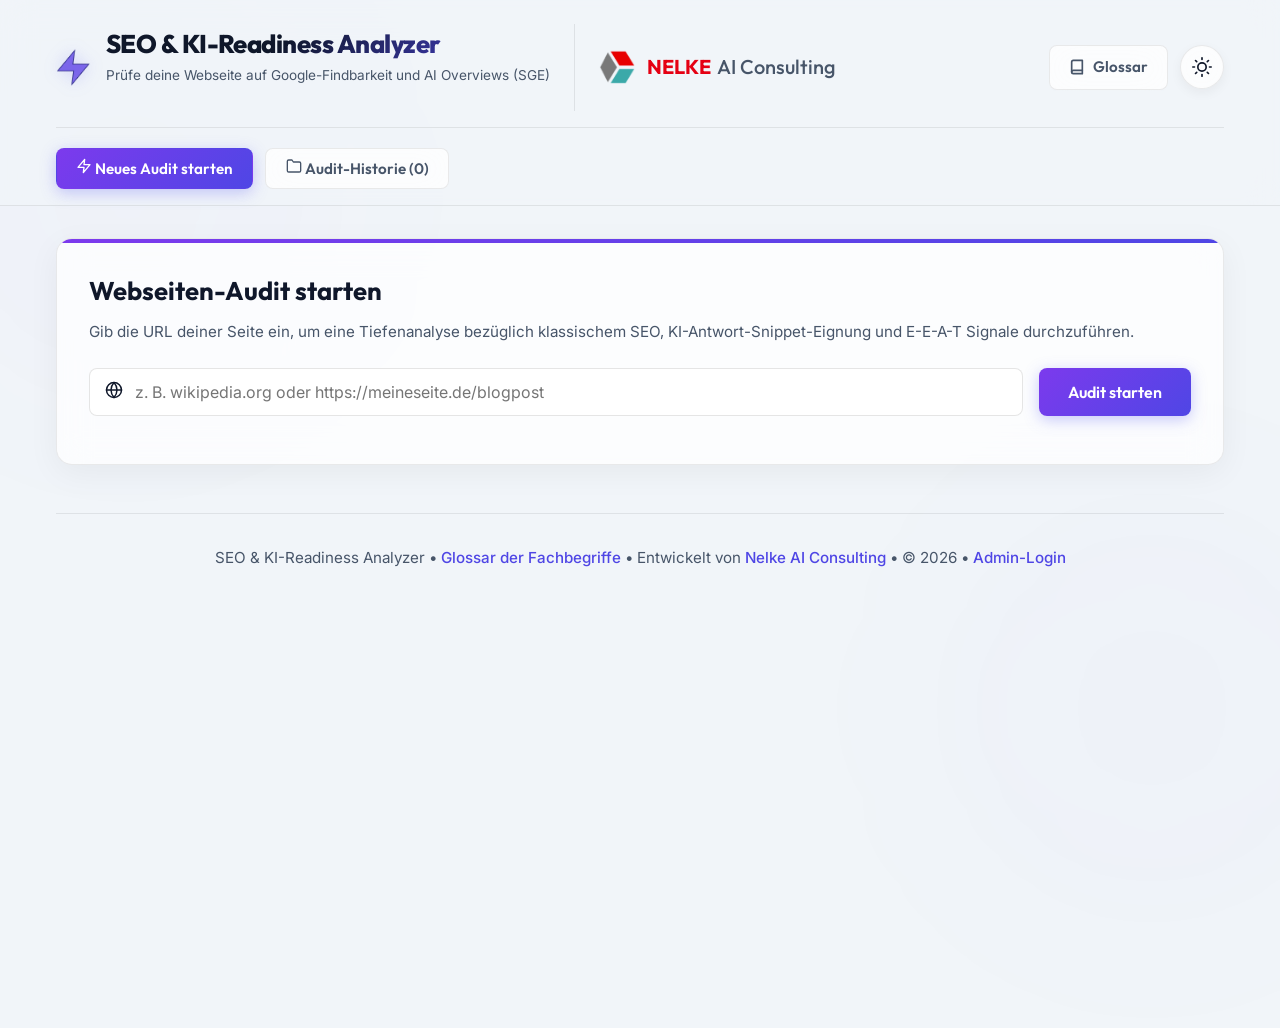
==== commit 735168e6: "style: Place Admin-Login in footer and bust static asset cache" ====
--- a/static/index.html
+++ b/static/index.html
@@ -9,7 +9,7 @@
     <link rel="preconnect" href="https://fonts.gstatic.com" crossorigin>
     <link href="https://fonts.googleapis.com/css2?family=Inter:wght@300;400;500;600;700&family=Outfit:wght@400;500;600;700;800&display=swap" rel="stylesheet">
     <link rel="icon" type="image/x-icon" href="/static/favicon.ico">
-    <link rel="stylesheet" href="/static/style.css">
+    <link rel="stylesheet" href="/static/style.css?v=2.1">
 </head>
 <body>
     <div class="glow-bg bg-violet"></div>
@@ -37,14 +37,6 @@
                     </a>
                 </div>
                 <div style="display: flex; align-items: center; gap: 0.75rem;">
-                    <!-- Admin Button -->
-                    <button type="button" class="nav-btn admin-nav-btn" id="adminHeaderBtn" style="display: inline-flex; align-items: center; gap: 0.5rem;" title="Admin-Bereich öffnen">
-                        <svg class="btn-icon-svg" viewBox="0 0 24 24" width="16" height="16" fill="none" stroke="currentColor" stroke-width="2.2" stroke-linecap="round" stroke-linejoin="round">
-                            <path d="M12 22s8-4 8-10V5l-8-3-8 3v7c0 6 8 10 8 10z"></path>
-                        </svg>
-                        <span id="adminHeaderBtnText">Admin</span>
-                        <span class="admin-status-dot" id="adminStatusDot" style="display: none;"></span>
-                    </button>
                     <!-- Glossar Link -->
                     <a href="/glossar" class="nav-btn" id="navGlossaryBtn" style="text-decoration: none; display: inline-flex; align-items: center; gap: 0.5rem;">
                         <svg class="btn-icon-svg" viewBox="0 0 24 24" width="16" height="16" fill="none" stroke="currentColor" stroke-width="2.5" stroke-linecap="round" stroke-linejoin="round">
@@ -632,7 +624,7 @@
 
         <!-- FOOTER -->
         <footer>
-            <p>SEO & KI-Readiness Analyzer • <a href="/glossar" style="color: var(--accent-indigo); text-decoration: none; font-weight: 500;">Glossar der Fachbegriffe</a> • Entwickelt von <a href="https://nelke.com" target="_blank" style="color: var(--accent-indigo); text-decoration: none; font-weight: 500;">Nelke AI Consulting</a> • &copy; 2026</p>
+            <p>SEO &amp; KI-Readiness Analyzer • <a href="/glossar" style="color: var(--accent-indigo); text-decoration: none; font-weight: 500;">Glossar der Fachbegriffe</a> • Entwickelt von <a href="https://nelke.com" target="_blank" style="color: var(--accent-indigo); text-decoration: none; font-weight: 500;">Nelke AI Consulting</a> • &copy; 2026 • <button type="button" class="admin-footer-link" id="adminHeaderBtn" title="Admin-Bereich öffnen"><span id="adminHeaderBtnText">Admin-Login</span><span class="admin-status-dot" id="adminStatusDot" style="display: none;"></span></button></p>
         </footer>
     </div>
 
@@ -900,6 +892,6 @@
     </div>
 
     <!-- JS Logic -->
-    <script src="/static/app.js"></script>
+    <script src="/static/app.js?v=2.1"></script>
 </body>
 </html>
--- a/static/style.css
+++ b/static/style.css
@@ -2056,13 +2056,29 @@
 /* ==========================================
    ADMIN BUTTON, LOGIN MODAL & MANAGEMENT MODAL
    ========================================== */
-.admin-nav-btn {
-    position: relative;
-}
-
-.admin-nav-btn.logged-in {
-    border-color: rgba(16, 185, 129, 0.45);
-    color: var(--text-primary);
+.admin-footer-link {
+    background: none;
+    border: none;
+    color: var(--accent-indigo);
+    font-family: inherit;
+    font-size: inherit;
+    font-weight: 500;
+    cursor: pointer;
+    display: inline-flex;
+    align-items: center;
+    gap: 0.35rem;
+    padding: 0;
+    transition: color 0.2s ease, opacity 0.2s ease;
+}
+
+.admin-footer-link:hover {
+    text-decoration: underline;
+    color: var(--accent-violet);
+}
+
+.admin-footer-link.logged-in {
+    color: var(--accent-emerald);
+    font-weight: 600;
 }
 
 .admin-status-dot {
